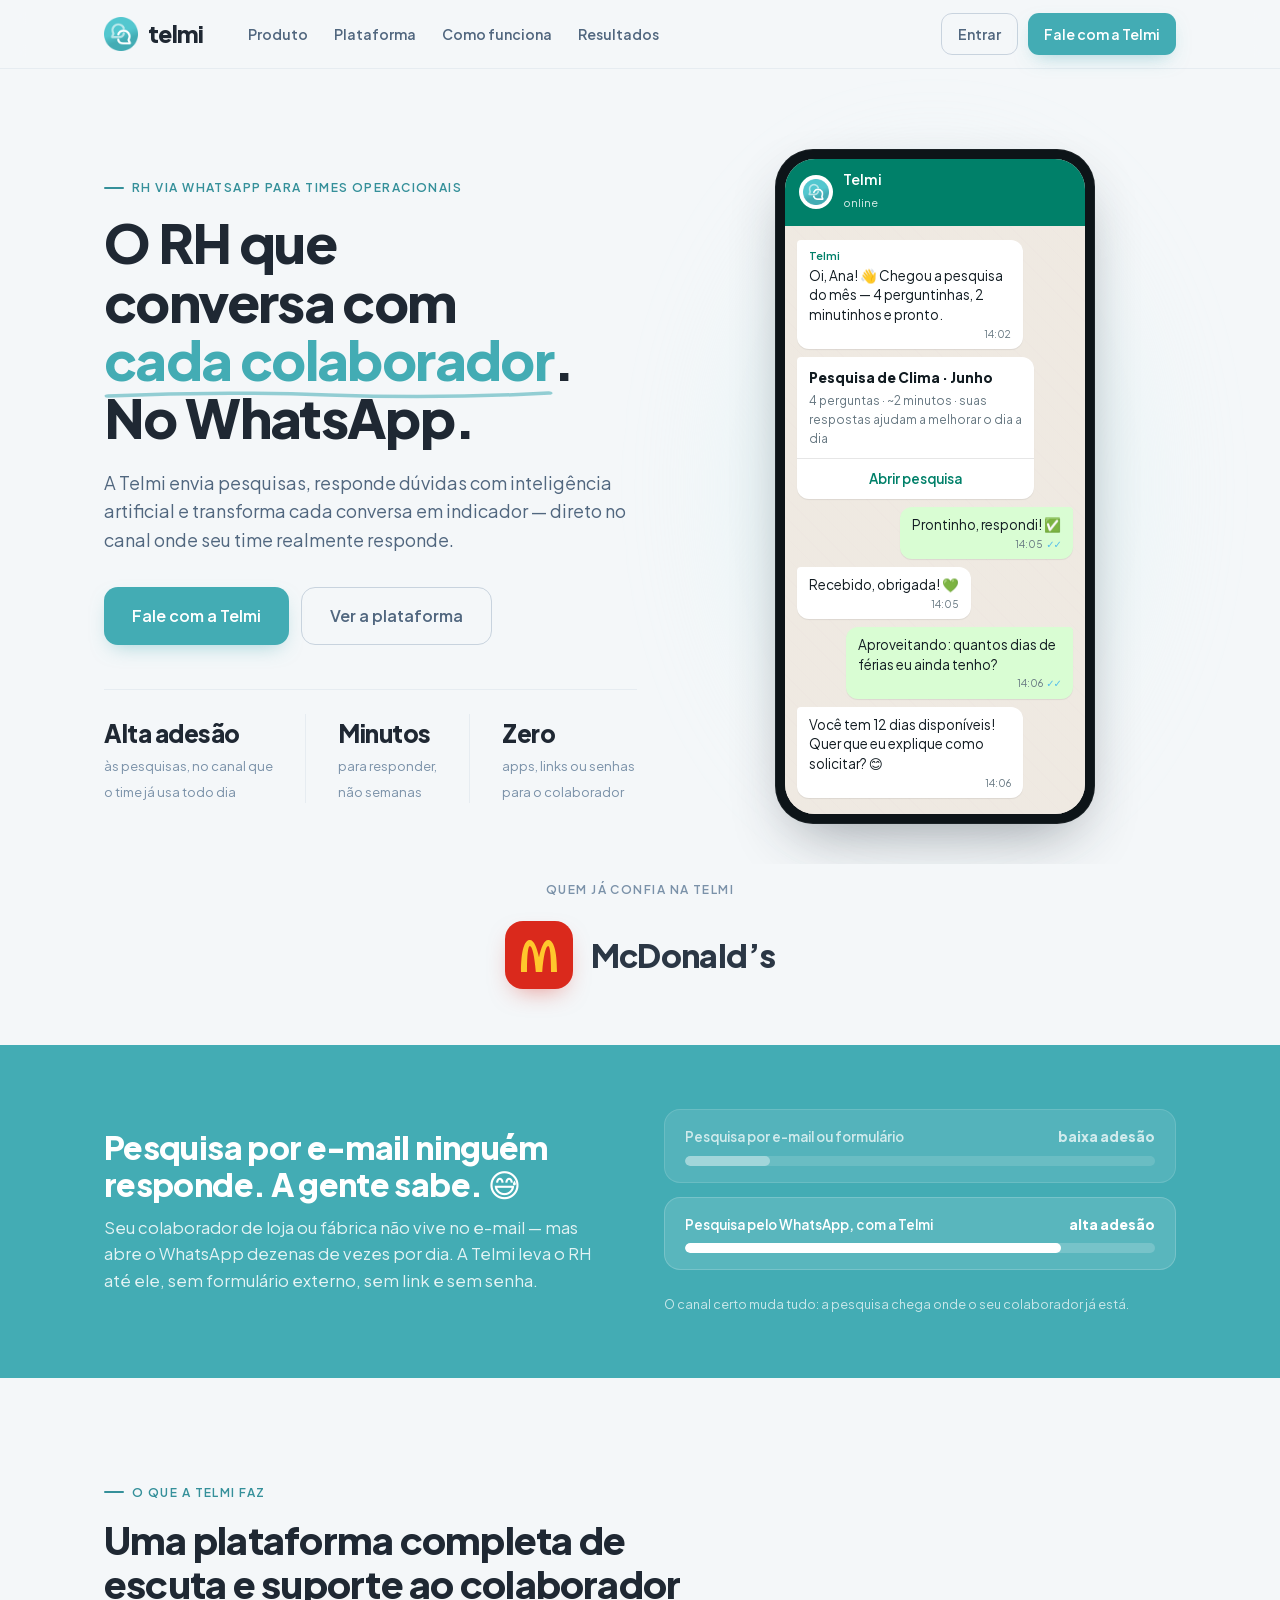
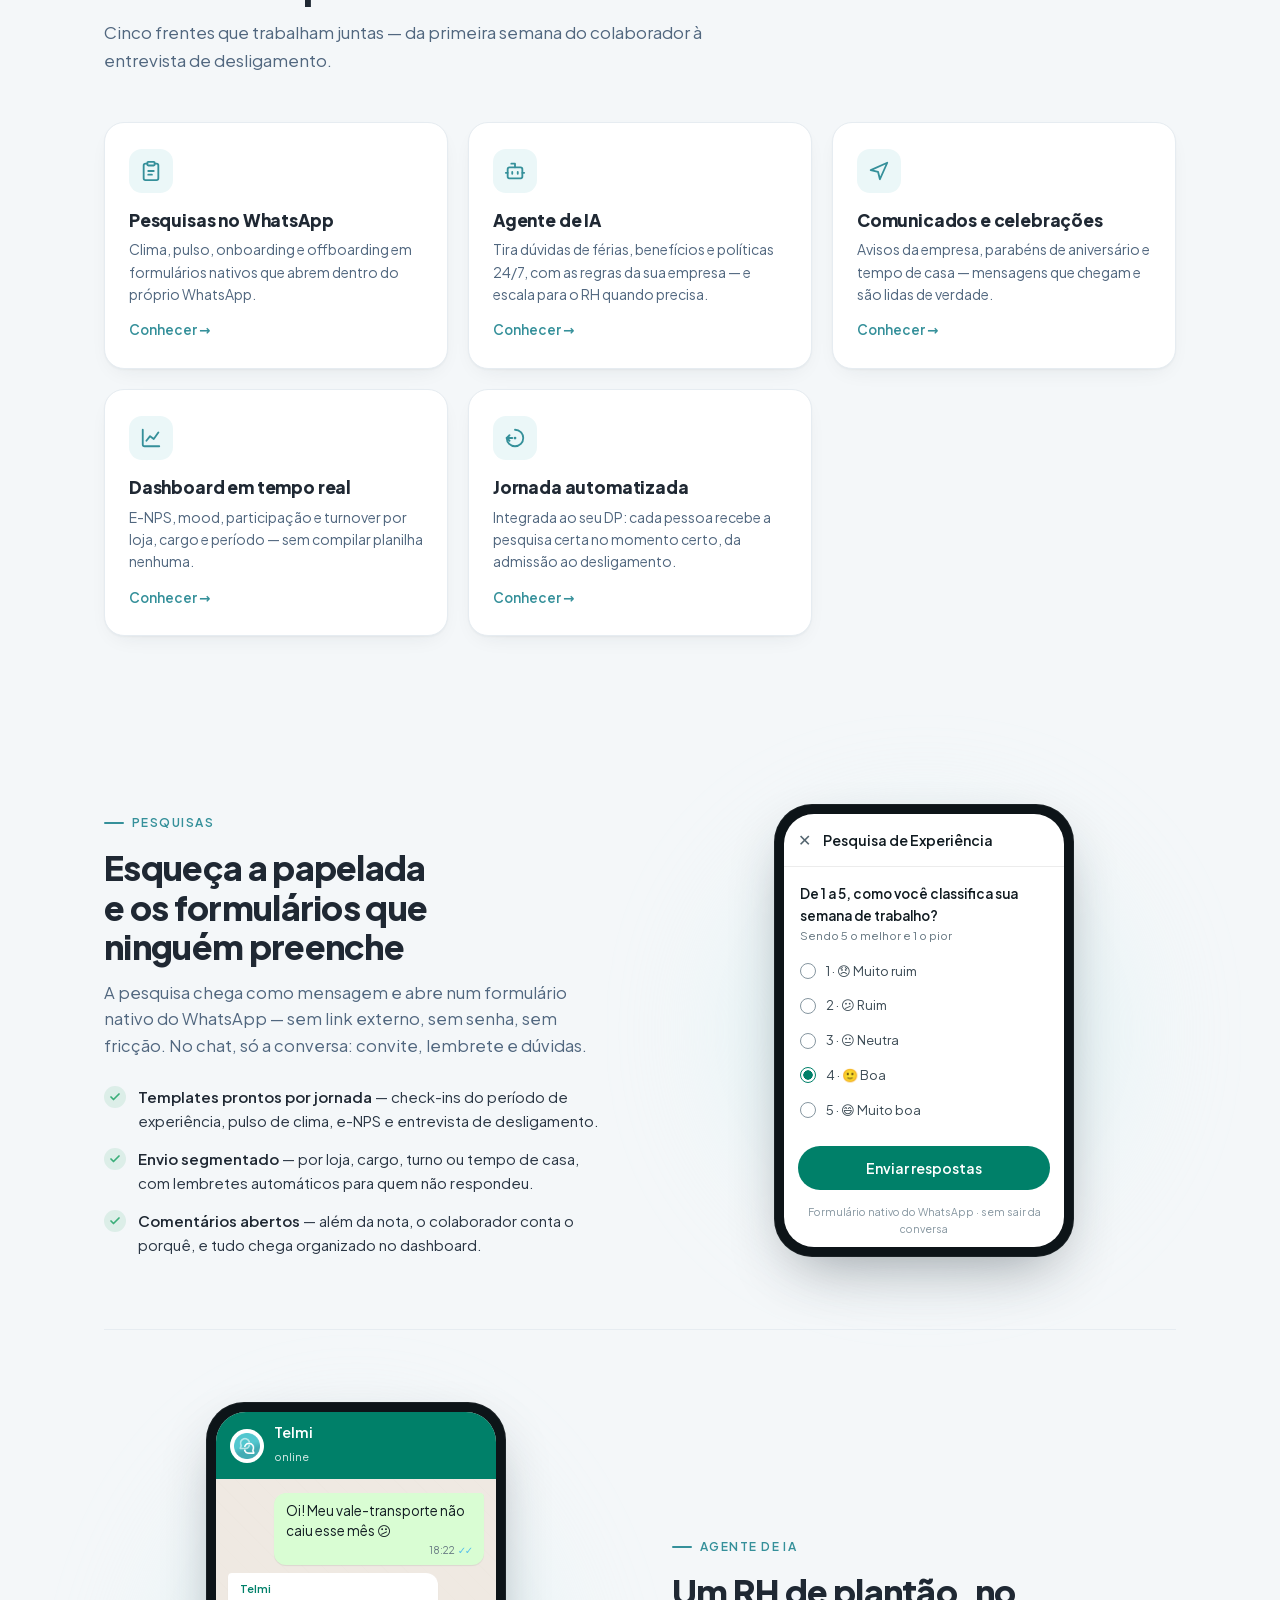
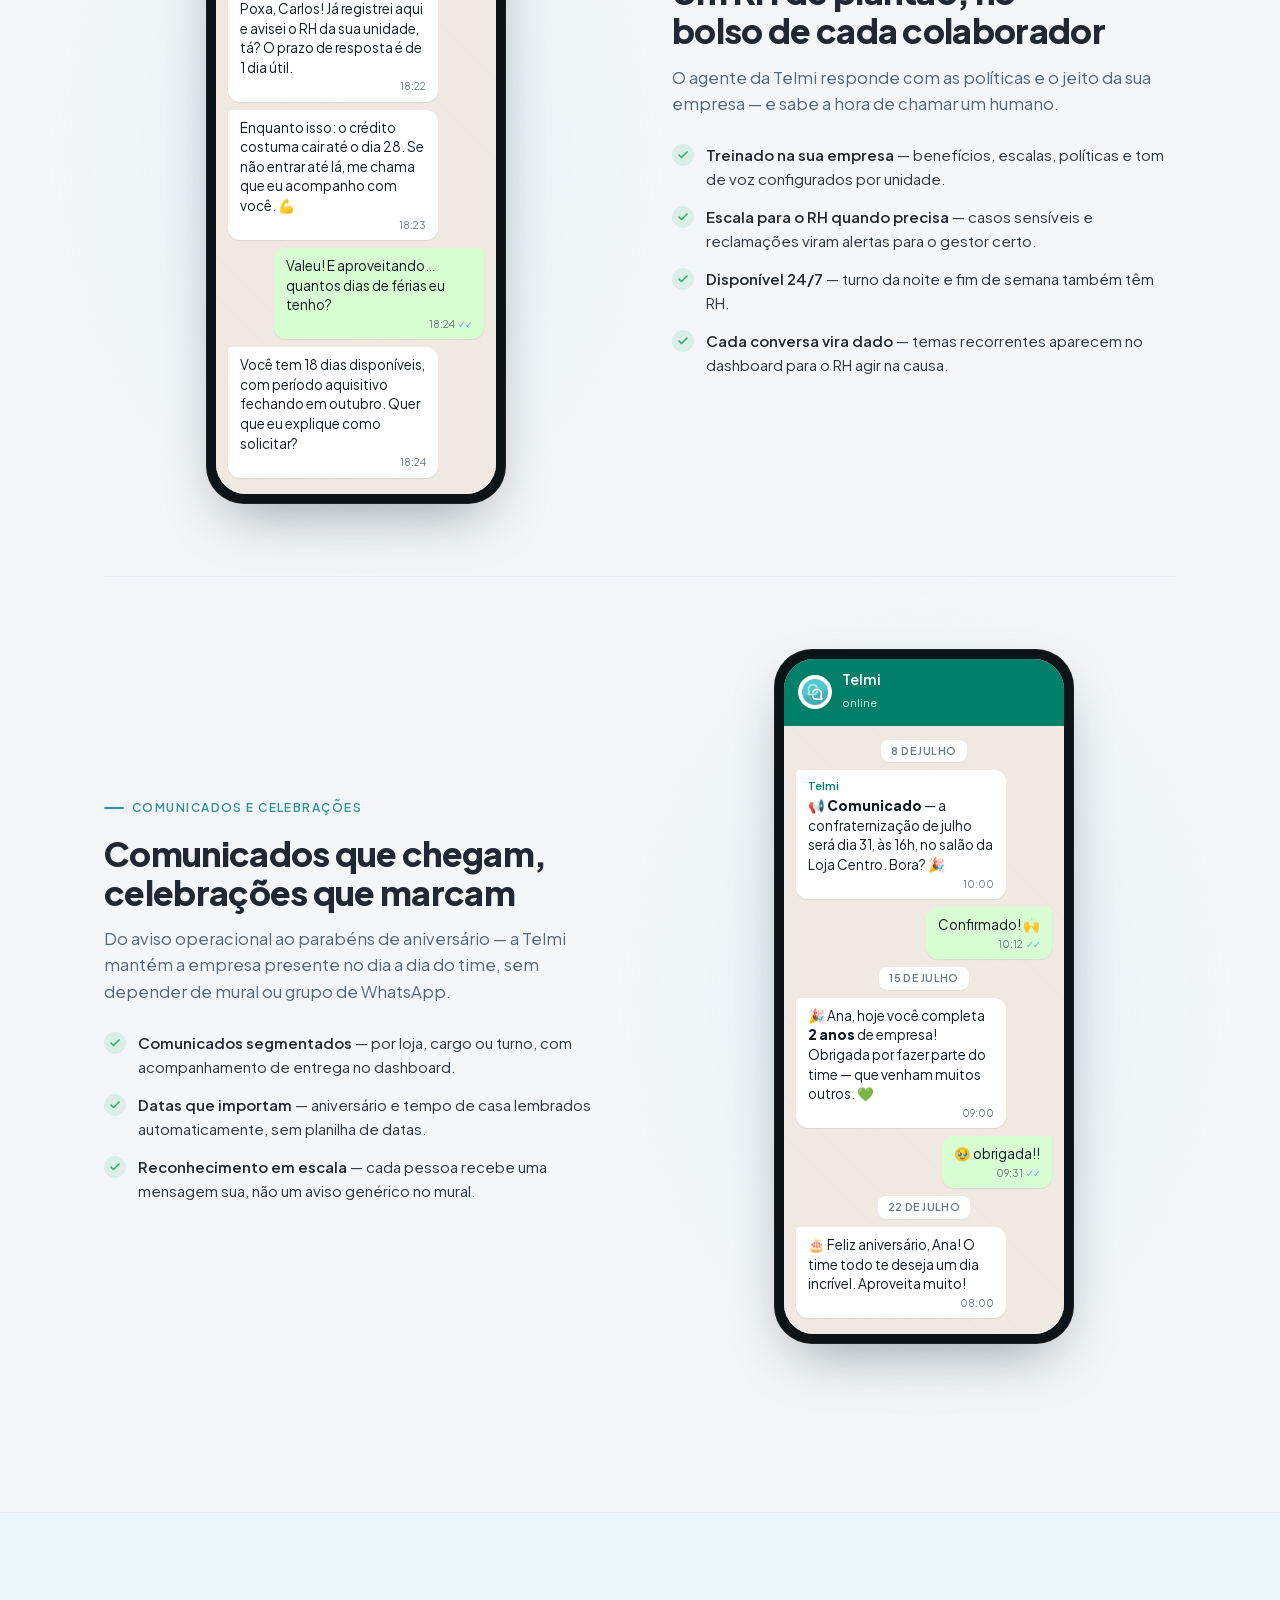
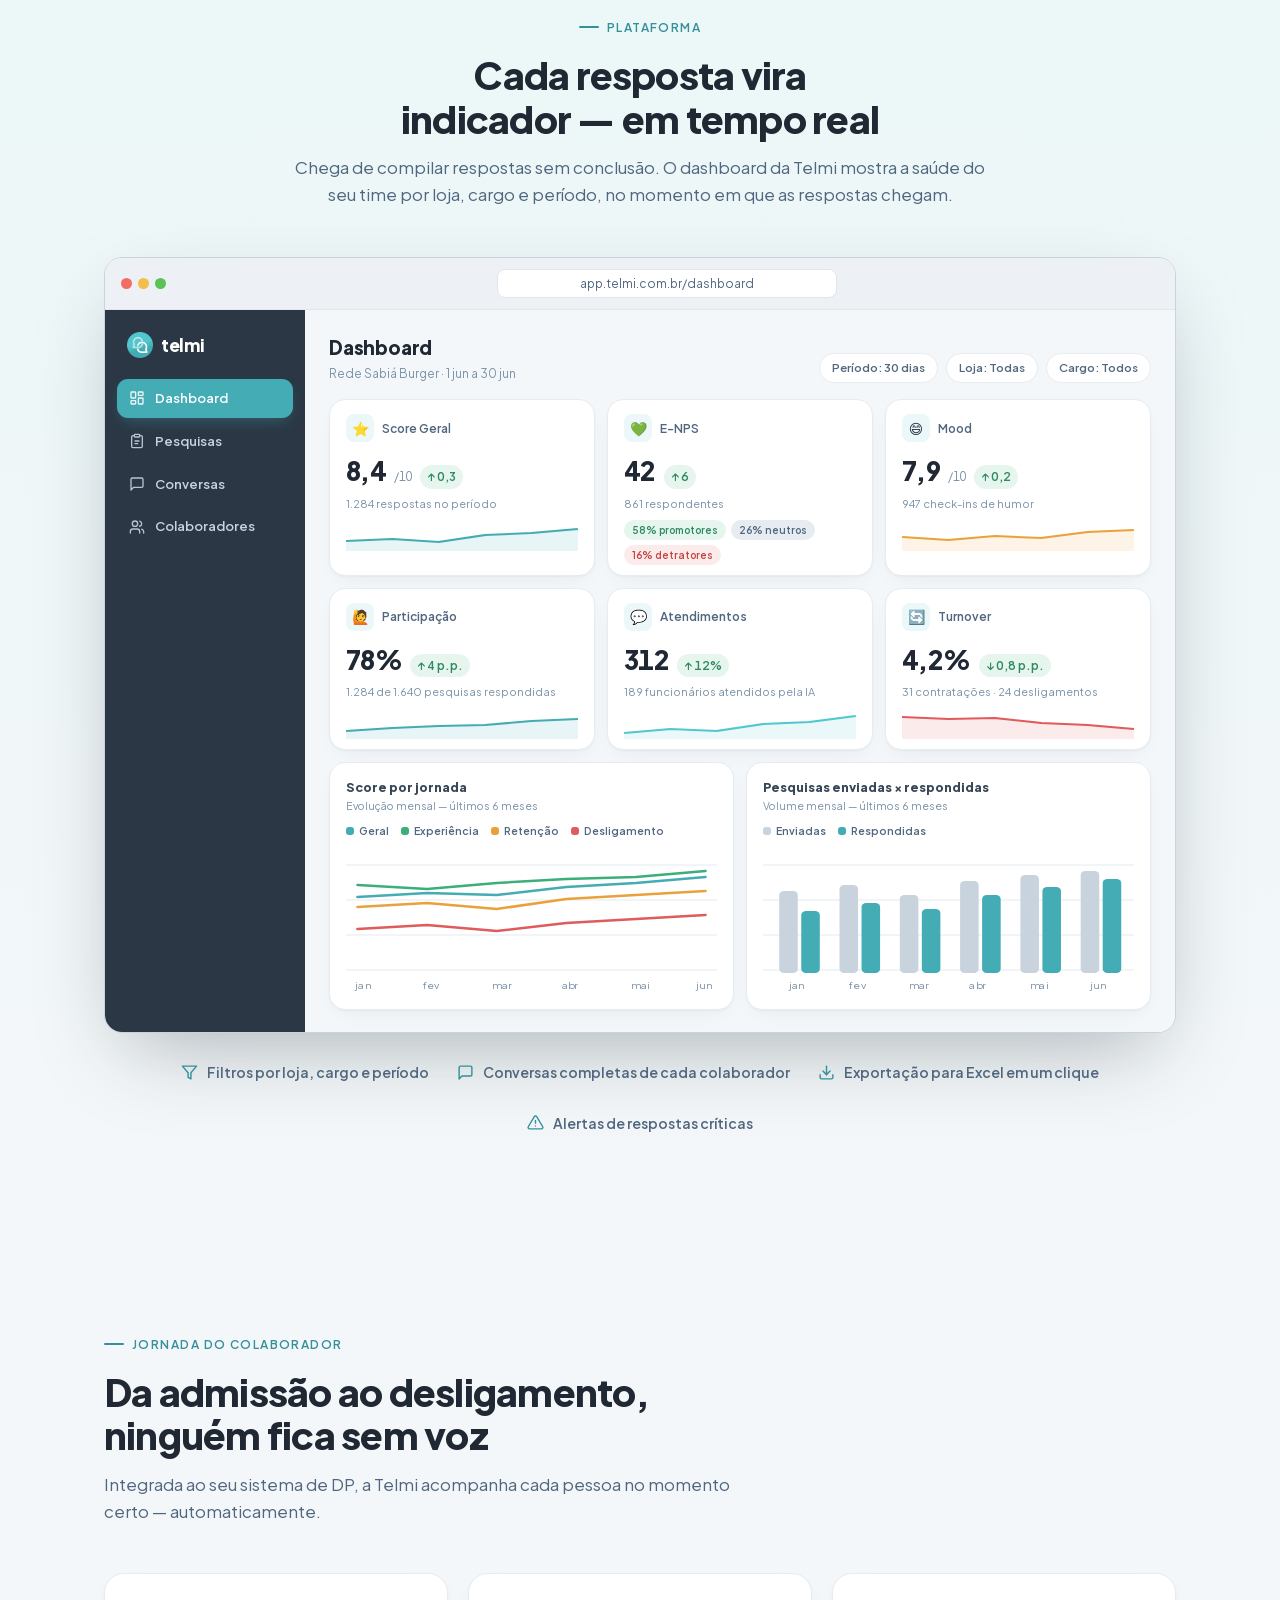
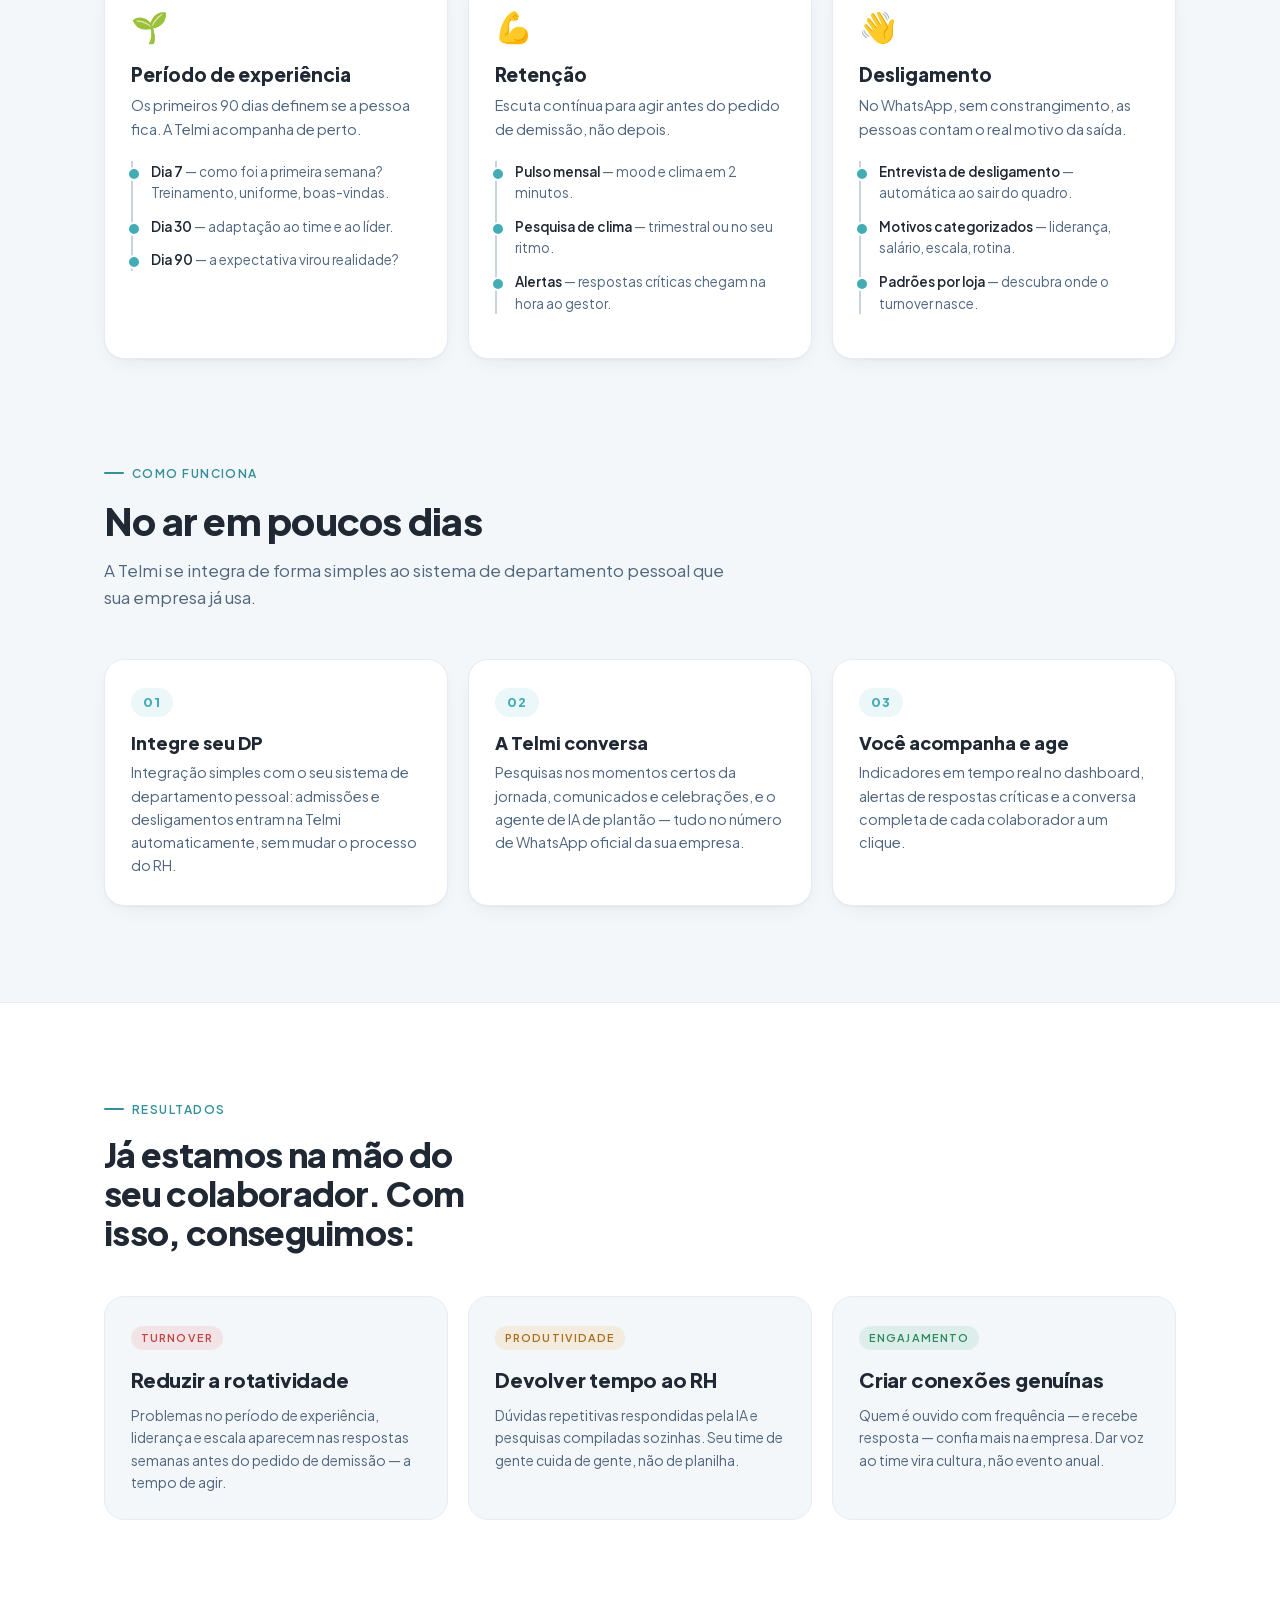
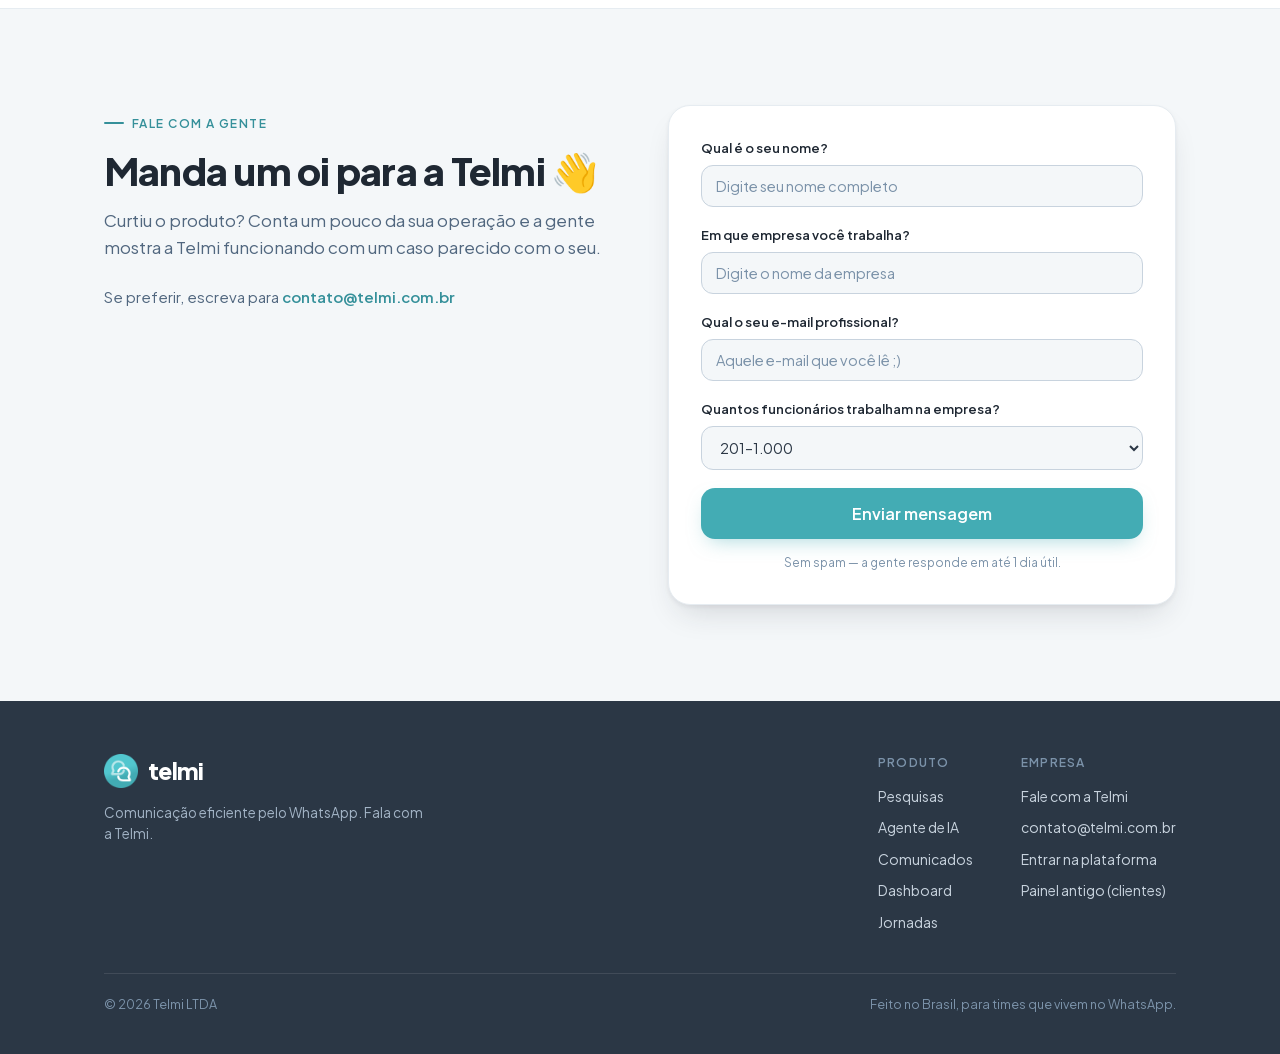
==== index.html @ 5f5a3dbf "og:image 1200x630 + formulário de contato ligado no webhook (Supabase + Slack) Co-Authored-By: Claud" ====
<!doctype html>
<html lang="pt-BR">
<head>
<meta charset="utf-8">
<meta name="viewport" content="width=device-width, initial-scale=1.0">
<title>Telmi — Pesquisas e RH via WhatsApp</title>
<meta name="description" content="A Telmi envia pesquisas, responde dúvidas com IA e transforma cada conversa em indicador — direto no WhatsApp do seu colaborador.">
<link rel="canonical" href="https://telmi.com.br/">
<link rel="icon" type="image/png" href="/assets/telmi-logo.png">
<link rel="apple-touch-icon" href="/assets/telmi-logo.png">
<meta property="og:title" content="Telmi — Pesquisas e RH via WhatsApp">
<meta property="og:description" content="Pesquisas, agente de IA e comunicados para seus colaboradores, direto no WhatsApp.">
<meta property="og:url" content="https://telmi.com.br/">
<meta property="og:type" content="website">
<meta property="og:site_name" content="Telmi">
<meta property="og:image" content="https://telmi.com.br/assets/og-image.png">
<meta property="og:image:width" content="1200">
<meta property="og:image:height" content="630">
<meta name="twitter:card" content="summary_large_image">
<link rel="preload" href="/assets/fonts/plus-jakarta-sans-400.woff2" as="font" type="font/woff2" crossorigin>
<link rel="preload" href="/assets/fonts/plus-jakarta-sans-800.woff2" as="font" type="font/woff2" crossorigin>
<script>
    !function(t,e){var o,n,p,r;e.__SV||(window.posthog=e,e._i=[],e.init=function(i,s,a){function g(t,e){var o=e.split(".");2==o.length&&(t=t[o[0]],e=o[1]),t[e]=function(){t.push([e].concat(Array.prototype.slice.call(arguments,0)))}}(p=t.createElement("script")).type="text/javascript",p.crossOrigin="anonymous",p.async=!0,p.src=s.api_host.replace(".i.posthog.com","-assets.i.posthog.com")+"/static/array.js",(r=t.getElementsByTagName("script")[0]).parentNode.insertBefore(p,r);var u=e;for(void 0!==a?u=e[a]=[]:a="posthog",u.people=u.people||[],u.toString=function(t){var e="posthog";return"posthog"!==a&&(e+="."+a),t||(e+=" (stub)"),e},u.people.toString=function(){return u.toString(1)+".people (stub)"},o="init capture register register_once register_for_session unregister unregister_for_session getFeatureFlag getFeatureFlagPayload isFeatureEnabled reloadFeatureFlags updateEarlyAccessFeatureEnrollment getEarlyAccessFeatures on onFeatureFlags onSessionId identify setPersonProperties group resetGroups reset get_distinct_id alias set_config startSessionRecording stopSessionRecording captureException opt_in_capturing opt_out_capturing".split(" "),n=0;n<o.length;n++)g(u,o[n]);e._i.push([i,s,a])},e.__SV=1)}(document,window.posthog||[]);
    posthog.init('phc_6qx8O4e74QGfDhVpZJNrfWBO3wR6IbxOEvUdNmI7ie9', {
        api_host:'https://us.i.posthog.com',
        person_profiles: 'identified_only'
    })
</script>
</head>
<body>
<style>
@font-face{font-family:'Jakarta';font-style:normal;font-weight:400;font-display:swap;src:url('/assets/fonts/plus-jakarta-sans-400.woff2') format('woff2')}
@font-face{font-family:'Jakarta';font-style:normal;font-weight:600;font-display:swap;src:url('/assets/fonts/plus-jakarta-sans-600.woff2') format('woff2')}
@font-face{font-family:'Jakarta';font-style:normal;font-weight:800;font-display:swap;src:url('/assets/fonts/plus-jakarta-sans-800.woff2') format('woff2')}

:root{
  color-scheme: light;
  --brand:#43ACB4; --brand-600:#35909A; --brand-700:#2A727C; --brand-300:#7DD2D8;
  --brand-100:#D5EFF1; --brand-50:#EBF7F8;
  --ink-900:#1F2833; --ink-800:#2B3745; --ink-700:#374657; --ink-500:#51677F;
  --ink-400:#7B92A9; --ink-200:#C8D3DE; --ink-100:#E6ECF1; --ink-50:#F4F7F9;
  --good:#3BAE7A; --warn:#E9A23B; --bad:#E05B5B;

  --bg:var(--ink-50); --surface:#ffffff; --surface-2:var(--brand-50);
  --text:var(--ink-800); --text-strong:var(--ink-900); --text-2:var(--ink-500);
  --muted:var(--ink-400); --line:var(--ink-100); --line-2:var(--ink-200);
  --nav-bg:rgba(244,247,249,.82);
  --shadow-card:0 1px 2px rgba(31,40,51,.04), 0 8px 24px -12px rgba(31,40,51,.12);
  --shadow-hover:0 2px 4px rgba(31,40,51,.06), 0 16px 32px -12px rgba(31,40,51,.18);
  --band-bg:var(--brand);
}

*{box-sizing:border-box}
html{scroll-behavior:smooth}
body{
  margin:0; background:var(--bg); color:var(--text);
  font-family:'Jakarta',system-ui,-apple-system,sans-serif;
  font-size:16px; line-height:1.6;
  -webkit-font-smoothing:antialiased;
}
::selection{background:var(--brand-100); color:var(--ink-900)}
h1,h2,h3{color:var(--text-strong); text-wrap:balance; line-height:1.15; margin:0}
p{margin:0}
a{color:inherit}
img{max-width:100%}
button{font-family:inherit}

.container{max-width:1120px; margin:0 auto; padding:0 24px}
.section{padding:96px 0}
.eyebrow{
  display:inline-flex; align-items:center; gap:8px;
  font-size:12px; font-weight:600; letter-spacing:.12em; text-transform:uppercase;
  color:var(--brand-600); margin-bottom:16px;
}
.eyebrow::before{content:""; width:20px; height:2px; background:currentColor; border-radius:2px}
.section-head{max-width:640px; margin-bottom:48px}
.section-head h2{font-size:clamp(28px,4vw,38px); font-weight:800; letter-spacing:-.02em}
.section-head p{margin-top:14px; font-size:17px; color:var(--text-2)}

/* ---------- nav ---------- */
.nav{
  position:sticky; top:0; z-index:50;
  background:var(--nav-bg); backdrop-filter:blur(12px); -webkit-backdrop-filter:blur(12px);
  border-bottom:1px solid var(--line);
}
.nav-inner{display:flex; align-items:center; gap:32px; height:68px}
.logo{display:flex; align-items:center; gap:10px; text-decoration:none}
.logo img{width:34px; height:34px; border-radius:9px}
.logo b{font-size:23px; font-weight:800; letter-spacing:-.03em; color:var(--text-strong); text-transform:lowercase}
.nav-links{display:flex; gap:26px; margin-left:12px; flex:1}
.nav-links a{font-size:14px; font-weight:600; color:var(--text-2); text-decoration:none; transition:color .15s}
.nav-links a:hover{color:var(--brand-600)}
.nav-cta{display:flex; gap:10px; margin-left:auto}
@media (max-width:840px){ .nav-links{display:none} }

.btn{
  display:inline-flex; align-items:center; justify-content:center; gap:8px;
  border-radius:14px; font-weight:600; font-size:15px; text-decoration:none;
  padding:12px 22px; border:none; cursor:pointer; white-space:nowrap;
  transition:transform .15s, box-shadow .15s, background .15s;
}
.btn:focus-visible, a:focus-visible, select:focus-visible, input:focus-visible{
  outline:2px solid var(--brand); outline-offset:2px;
}
.btn-primary{background:var(--brand); color:#fff; box-shadow:0 8px 20px -8px rgba(67,172,180,.5)}
.btn-primary:hover{background:var(--brand-600); transform:translateY(-1px)}
.btn-ghost{background:transparent; color:var(--text-2); border:1.5px solid var(--line-2)}
.btn-ghost:hover{border-color:var(--brand); color:var(--brand-600)}
.btn-sm{padding:9px 16px; font-size:14px; border-radius:11px}
.btn-lg{padding:15px 28px; font-size:16px}

/* ---------- hero ---------- */
.hero{padding:80px 0 40px; overflow:hidden}
.hero-grid{display:grid; grid-template-columns:1.05fr .95fr; gap:56px; align-items:center}
@media (max-width:920px){ .hero-grid{grid-template-columns:1fr} }
.hero h1{font-size:clamp(36px,5.2vw,54px); font-weight:800; letter-spacing:-.03em; line-height:1.08}
.hero h1 em{font-style:normal; color:var(--brand); position:relative; white-space:nowrap}
.hero h1 em svg{position:absolute; left:0; bottom:-6px; width:100%; height:10px}
.hero-sub{margin-top:22px; font-size:18px; color:var(--text-2); max-width:52ch}
.hero-ctas{margin-top:32px; display:flex; gap:12px; flex-wrap:wrap}
.hero-proof{margin-top:44px; display:flex; gap:0; flex-wrap:wrap; border-top:1px solid var(--line); padding-top:24px}
.proof-item{padding-right:32px; margin-right:32px; border-right:1px solid var(--line)}
.proof-item:last-child{border-right:none; margin-right:0; padding-right:0}
.proof-item b{display:block; font-size:24px; font-weight:800; color:var(--text-strong); letter-spacing:-.02em}
.proof-item span{font-size:13px; color:var(--muted)}

/* ---------- phone mockup ---------- */
.hero-visual{position:relative; display:flex; justify-content:center}
.phone{
  width:320px; background:#0d1418; border-radius:38px; padding:10px;
  box-shadow:0 24px 60px -20px rgba(31,40,51,.45), 0 0 0 1px rgba(255,255,255,.06) inset;
}
.phone-screen{border-radius:30px; overflow:hidden; background:#EFE9E2; display:flex; flex-direction:column}
.wa-header{background:#008069; color:#fff; display:flex; align-items:center; gap:10px; padding:12px 14px}
.wa-header .wa-avatar{
  width:34px; height:34px; border-radius:50%; background:#fff; flex-shrink:0;
  display:flex; align-items:center; justify-content:center; overflow:hidden;
}
.wa-avatar img{width:26px; height:26px}
.wa-header b{font-size:14.5px; font-weight:600; display:block; line-height:1.2}
.wa-header span{font-size:11px; opacity:.85}
.wa-chat{padding:14px 12px 16px; display:flex; flex-direction:column; gap:8px; min-height:340px;
  background:linear-gradient(rgba(239,233,226,.94),rgba(239,233,226,.94)),
  repeating-linear-gradient(45deg,#d8d0c4 0 1px,transparent 1px 14px)}
.bubble{
  max-width:82%; padding:8px 12px; font-size:13.5px; line-height:1.45; color:#111b21;
  border-radius:12px; box-shadow:0 1px 1px rgba(0,0,0,.08); position:relative;
}
.bubble .meta{display:flex; justify-content:flex-end; gap:3px; font-size:10px; color:#667781; margin-top:2px; align-items:center}
.bubble .meta .ticks{color:#53BDEB; font-weight:600; letter-spacing:-.12em}
.b-in{background:#fff; border-top-left-radius:4px; align-self:flex-start}
.b-out{background:#D9FDD3; border-top-right-radius:4px; align-self:flex-end}
.b-name{display:block; font-size:11px; font-weight:600; color:#008069; margin-bottom:2px}
.wa-day{align-self:center; background:#fff; border-radius:8px; padding:3px 10px; font-size:10.5px; font-weight:600;
  color:#667781; box-shadow:0 1px 1px rgba(0,0,0,.06); text-transform:uppercase; letter-spacing:.04em}
.wa-card{background:#fff; border-radius:12px; border-top-left-radius:4px; align-self:flex-start; max-width:86%;
  box-shadow:0 1px 1px rgba(0,0,0,.08); overflow:hidden; font-size:13px; color:#111b21}
.wa-card .wa-card-body{padding:10px 12px}
.wa-card .wa-card-btn{border-top:1px solid #e6e6e6; color:#008069; font-weight:600; text-align:center; padding:9px; font-size:13.5px}

/* WhatsApp Flow sheet (formulário nativo) */
.wa-flow{background:#fff; min-height:380px; display:flex; flex-direction:column}
.wa-flow-head{display:flex; align-items:center; gap:12px; padding:13px 14px; border-bottom:1px solid #ececec;
  font-weight:600; font-size:14px; color:#111b21}
.wa-flow-head .x{color:#54656f; font-size:16px; font-weight:400}
.wa-flow-body{padding:16px 16px 8px; flex:1}
.wa-q{font-size:13.5px; font-weight:600; color:#111b21; margin-bottom:8px}
.wa-q small{display:block; font-weight:400; color:#667781; font-size:11.5px; margin-top:1px}
.wa-opt{display:flex; align-items:center; gap:10px; padding:7px 0; color:#3b4a54; font-size:13px}
.wa-opt i{width:16px; height:16px; border:1.6px solid #8696a0; border-radius:50%; flex-shrink:0}
.wa-opt.sel i{border-color:#008069; background:radial-gradient(circle at center,#008069 45%,transparent 50%)}
.wa-flow-btn{margin:10px 14px 14px; background:#008069; color:#fff; border-radius:24px; text-align:center;
  padding:11px; font-weight:600; font-size:14px}
.wa-flow-note{text-align:center; font-size:10.5px; color:#8696a0; padding-bottom:10px}
@media (max-width:560px){
  .phone, .f-visual .phone, .hero-visual .phone{width:min(300px,100%)}
  .feature > div, .hero-grid > div, .contact-grid > *, .band-grid > div{min-width:0}
  .hero h1 em{white-space:normal}
  .hero h1 em svg{display:none}
  .proof-item{border-right:none; padding-right:0; margin-right:0; width:100%; margin-bottom:14px}
}

/* reveal animations */
@media (prefers-reduced-motion: no-preference){
  .chat-seq > *{opacity:0; transform:translateY(8px); animation:pop .45s cubic-bezier(.2,.7,.3,1) forwards}
  .chat-seq > *:nth-child(1){animation-delay:.25s}
  .chat-seq > *:nth-child(2){animation-delay:.85s}
  .chat-seq > *:nth-child(3){animation-delay:1.5s}
  .chat-seq > *:nth-child(4){animation-delay:2.15s}
  .chat-seq > *:nth-child(5){animation-delay:2.8s}
  .chat-seq > *:nth-child(6){animation-delay:3.45s}
  @keyframes pop{to{opacity:1; transform:none}}
  .reveal{opacity:0; transform:translateY(18px); transition:opacity .6s ease, transform .6s cubic-bezier(.2,.7,.3,1)}
  .reveal.in{opacity:1; transform:none}
}

/* ---------- clients ---------- */
.clients{padding:16px 0 56px}
.clients-label{text-align:center; font-size:12px; font-weight:600; letter-spacing:.12em; text-transform:uppercase; color:var(--muted)}
.clients-row{margin-top:22px; display:flex; justify-content:center; align-items:center; flex-wrap:wrap}
.client{display:flex; align-items:center; gap:18px; font-weight:800; font-size:32px; letter-spacing:-.02em; color:var(--ink-800)}
.client-tile{width:68px; height:68px; border-radius:18px; background:#DA291C; display:flex; align-items:center; justify-content:center;
  box-shadow:0 10px 24px -10px rgba(218,41,28,.5)}
.client-tile svg{width:40px; height:36px}

/* ---------- teal band ---------- */
.band{background:var(--band-bg); color:#fff; padding:64px 0}
.band-grid{display:grid; grid-template-columns:1fr 1fr; gap:48px; align-items:center}
@media (max-width:840px){ .band-grid{grid-template-columns:1fr} }
.band h2{color:#fff; font-size:clamp(24px,3.4vw,32px); font-weight:800; letter-spacing:-.02em}
.band p{color:rgba(255,255,255,.85); margin-top:12px; font-size:16.5px}
.band-compare{display:flex; flex-direction:column; gap:14px}
.cmp{background:rgba(255,255,255,.12); border:1px solid rgba(255,255,255,.18); border-radius:16px; padding:16px 20px}
.cmp .cmp-top{display:flex; justify-content:space-between; gap:12px; font-size:13.5px; font-weight:600; margin-bottom:8px}
.cmp .cmp-top b{font-weight:800; white-space:nowrap}
.cmp .track{height:10px; background:rgba(255,255,255,.18); border-radius:99px; overflow:hidden}
.cmp .fill{height:100%; border-radius:99px; background:#fff}
.cmp.dim{opacity:.75}
.cmp.dim .fill{background:rgba(255,255,255,.55)}
.band-note{margin-top:10px; font-size:12.5px; color:rgba(255,255,255,.7)}

/* ---------- modules ---------- */
.modules{display:grid; grid-template-columns:repeat(3,1fr); gap:20px}
@media (max-width:980px){ .modules{grid-template-columns:repeat(2,1fr)} }
@media (max-width:560px){ .modules{grid-template-columns:1fr} }
.module{
  background:var(--surface); border:1px solid var(--line); border-radius:20px;
  padding:26px 24px; box-shadow:var(--shadow-card);
  transition:transform .2s, box-shadow .2s;
}
.module:hover{transform:translateY(-3px); box-shadow:var(--shadow-hover)}
.module .mod-ico{
  width:44px; height:44px; border-radius:13px; background:var(--surface-2);
  display:flex; align-items:center; justify-content:center; color:var(--brand-600); margin-bottom:18px;
}
.module .mod-ico svg{width:22px; height:22px}
.module h3{font-size:17px; font-weight:800; letter-spacing:-.01em}
.module p{margin-top:8px; font-size:14px; color:var(--text-2)}
.module a{display:inline-flex; align-items:center; gap:5px; margin-top:14px; font-size:13.5px; font-weight:600;
  color:var(--brand-600); text-decoration:none}
.module a:hover{gap:8px}

/* ---------- feature rows ---------- */
.feature{display:grid; grid-template-columns:1fr 1fr; gap:64px; align-items:center; padding:72px 0}
.feature + .feature{border-top:1px solid var(--line)}
@media (max-width:900px){ .feature{grid-template-columns:1fr; gap:40px} .feature .f-visual{order:-1} }
.feature h2{font-size:clamp(26px,3.4vw,34px); font-weight:800; letter-spacing:-.02em}
.feature > div > p{margin-top:14px; font-size:16.5px; color:var(--text-2)}
.f-list{list-style:none; margin:26px 0 0; padding:0; display:flex; flex-direction:column; gap:14px}
.f-list li{display:flex; gap:12px; font-size:15px}
.f-list li b{font-weight:600; color:var(--text-strong)}
.f-check{
  flex-shrink:0; width:22px; height:22px; border-radius:50%; margin-top:1px;
  background:rgba(59,174,122,.13); color:var(--good);
  display:flex; align-items:center; justify-content:center;
}
.f-check svg{width:12px; height:12px}
.f-visual{display:flex; justify-content:center; position:relative}
.f-visual .phone{width:300px}
.glow{position:absolute; inset:8% 12%; border-radius:50%; filter:blur(60px); opacity:.5; z-index:-1; background:var(--brand-100)}

/* ---------- dashboard mockup ---------- */
.dash-section{background:linear-gradient(var(--surface-2),var(--bg)); border-top:1px solid var(--line)}
.browser{
  border-radius:18px; overflow:hidden; border:1px solid var(--line-2);
  box-shadow:0 32px 80px -24px rgba(31,40,51,.35); background:#fff;
}
.browser-bar{display:flex; align-items:center; gap:8px; padding:11px 16px; background:#EDF1F5; border-bottom:1px solid #DFE6EC}
.browser-bar .dots{display:flex; gap:6px}
.browser-bar .dots i{width:11px; height:11px; border-radius:50%}
.browser-bar .url{
  flex:1; max-width:340px; margin:0 auto; background:#fff; border:1px solid #DFE6EC;
  border-radius:8px; font-size:12px; color:#51677F; text-align:center; padding:4px 12px;
}
.dash-scroll{overflow-x:auto}
.dash{display:grid; grid-template-columns:200px 1fr; min-width:920px; background:#F4F7F9; text-align:left}
.d-side{background:#2B3745; color:#fff; padding:18px 12px; display:flex; flex-direction:column; gap:4px}
.d-side .d-logo{display:flex; align-items:center; gap:8px; padding:4px 10px 16px}
.d-side .d-logo img{width:26px; height:26px; border-radius:7px}
.d-side .d-logo b{font-size:17px; font-weight:800; letter-spacing:-.02em; text-transform:lowercase; color:#fff}
.d-item{display:flex; align-items:center; gap:10px; padding:9px 12px; border-radius:11px; font-size:13px; font-weight:600; color:#C8D3DE}
.d-item svg{width:16px; height:16px; opacity:.9}
.d-item.active{background:#43ACB4; color:#fff; box-shadow:0 6px 16px -6px rgba(67,172,180,.45)}
.d-main{padding:22px 24px}
.d-header{display:flex; align-items:flex-end; justify-content:space-between; margin-bottom:16px}
.d-header h4{margin:0; font-size:19px; font-weight:800; color:#1F2833; letter-spacing:-.01em}
.d-header p{font-size:12px; color:#7B92A9; margin-top:2px}
.d-filters{display:flex; gap:8px}
.d-chip{background:#fff; border:1px solid #E6ECF1; border-radius:99px; font-size:11.5px; font-weight:600; color:#51677F; padding:5px 12px}
.kpis{display:grid; grid-template-columns:repeat(3,1fr); gap:12px}
.kpi{background:#fff; border:1px solid #E6ECF1; border-radius:16px; padding:14px 16px 10px;
  box-shadow:0 1px 2px rgba(31,40,51,.04), 0 8px 24px -12px rgba(31,40,51,.10)}
.kpi-top{display:flex; align-items:center; gap:8px; margin-bottom:8px}
.kpi-emoji{width:28px; height:28px; border-radius:8px; background:#EBF7F8; display:flex; align-items:center; justify-content:center; font-size:14px}
.kpi-title{font-size:12px; font-weight:600; color:#51677F}
.kpi-val{display:flex; align-items:baseline; gap:8px; font-variant-numeric:tabular-nums}
.kpi-val b{font-size:26px; font-weight:800; color:#1F2833; letter-spacing:-.02em}
.kpi-val span{font-size:12px; color:#7B92A9}
.delta{display:inline-flex; align-items:center; gap:2px; font-size:10.5px; font-weight:600; padding:2px 7px; border-radius:99px}
.delta.up{background:rgba(59,174,122,.12); color:#2E8A60}
.delta.down{background:rgba(224,91,91,.12); color:#C24444}
.kpi-sub{font-size:11px; color:#7B92A9; margin-top:3px}
.kpi-chips{display:flex; gap:5px; margin-top:7px; flex-wrap:wrap}
.kpi-chip{font-size:10px; font-weight:600; border-radius:99px; padding:2px 8px}
.kc-good{background:rgba(59,174,122,.12); color:#2E8A60}
.kc-neutral{background:#E6ECF1; color:#51677F}
.kc-bad{background:rgba(224,91,91,.12); color:#C24444}
.kpi svg.spark{display:block; width:100%; height:30px; margin-top:8px}
.d-charts{display:grid; grid-template-columns:1fr 1fr; gap:12px; margin-top:12px}
.d-chart{background:#fff; border:1px solid #E6ECF1; border-radius:16px; padding:14px 16px;
  box-shadow:0 1px 2px rgba(31,40,51,.04), 0 8px 24px -12px rgba(31,40,51,.10)}
.d-chart h5{margin:0; font-size:12.5px; font-weight:800; color:#374657}
.d-chart .ch-sub{font-size:10.5px; color:#7B92A9; margin-top:1px}
.legend{display:flex; gap:12px; flex-wrap:wrap; margin-top:8px}
.legend span{display:inline-flex; align-items:center; gap:5px; font-size:10.5px; font-weight:600; color:#51677F}
.legend i{width:8px; height:8px; border-radius:3px}
.d-chart svg{display:block; width:100%; height:150px; margin-top:6px}
.dash-caption{display:flex; justify-content:center; gap:28px; flex-wrap:wrap; margin-top:28px}
.dc-item{display:flex; align-items:center; gap:9px; font-size:14px; font-weight:600; color:var(--text-2)}
.dc-item svg{width:17px; height:17px; color:var(--brand-600); flex-shrink:0}

/* ---------- journeys ---------- */
.journeys{display:grid; grid-template-columns:repeat(3,1fr); gap:20px}
@media (max-width:840px){ .journeys{grid-template-columns:1fr} }
.journey{background:var(--surface); border:1px solid var(--line); border-radius:20px; padding:28px 26px; box-shadow:var(--shadow-card)}
.journey .j-emoji{font-size:30px}
.journey h3{font-size:19px; font-weight:800; margin-top:14px}
.journey > p{margin-top:8px; font-size:14.5px; color:var(--text-2)}
.j-steps{margin-top:20px; padding-left:0; list-style:none; border-left:2px solid var(--line-2); display:flex; flex-direction:column; gap:12px}
.j-steps li{position:relative; padding-left:18px; font-size:13.5px; color:var(--text-2)}
.j-steps li b{color:var(--text-strong); font-weight:600}
.j-steps li::before{content:""; position:absolute; left:-6px; top:6px; width:10px; height:10px; border-radius:50%;
  background:var(--brand); border:2px solid var(--surface)}

/* ---------- how ---------- */
.how{display:grid; grid-template-columns:repeat(3,1fr); gap:20px; counter-reset:step}
@media (max-width:840px){ .how{grid-template-columns:1fr} }
.step{background:var(--surface); border:1px solid var(--line); border-radius:20px; padding:28px 26px; box-shadow:var(--shadow-card); counter-increment:step; position:relative}
.step::before{
  content:counter(step, decimal-leading-zero);
  font-size:13px; font-weight:800; letter-spacing:.06em; color:var(--brand);
  display:inline-block; background:var(--surface-2); border-radius:99px; padding:4px 12px; margin-bottom:16px;
}
.step h3{font-size:18px; font-weight:800}
.step p{margin-top:8px; font-size:14.5px; color:var(--text-2)}

/* ---------- results ---------- */
.results{background:var(--surface); border-top:1px solid var(--line); border-bottom:1px solid var(--line); padding:88px 0}
.results h2{font-size:clamp(26px,3.6vw,34px); font-weight:800; letter-spacing:-.02em; max-width:560px}
.results-grid{display:grid; grid-template-columns:repeat(3,1fr); gap:20px; margin-top:44px}
@media (max-width:840px){ .results-grid{grid-template-columns:1fr} }
.result{background:var(--bg); border:1px solid var(--line); border-radius:20px; padding:26px}
.result b{display:block; font-size:20px; font-weight:800; color:var(--text-strong); letter-spacing:-.01em}
.result p{margin-top:8px; font-size:14px; color:var(--text-2)}
.result .r-tag{display:inline-block; font-size:11px; font-weight:600; letter-spacing:.1em; text-transform:uppercase; border-radius:99px; padding:3px 10px; margin-bottom:14px}
.rt-bad{background:rgba(224,91,91,.12); color:#C24444}
.rt-warn{background:rgba(233,162,59,.14); color:#A96F1E}
.rt-good{background:rgba(59,174,122,.12); color:#2E8A60}

/* ---------- contact ---------- */
.contact-grid{display:grid; grid-template-columns:1fr 1fr; gap:56px; align-items:start}
@media (max-width:840px){ .contact-grid{grid-template-columns:1fr} }
.contact h2{font-size:clamp(28px,4vw,38px); font-weight:800; letter-spacing:-.02em}
.contact-left p{margin-top:14px; font-size:17px; color:var(--text-2); max-width:44ch}
.contact-left .mail{margin-top:24px; font-size:15px}
.contact-left .mail a{color:var(--brand-600); font-weight:600; text-decoration:none}
.contact-left .mail a:hover{text-decoration:underline}
.form-card{background:var(--surface); border:1px solid var(--line); border-radius:22px; padding:32px; box-shadow:var(--shadow-hover)}
.form-card label{display:block; font-size:13px; font-weight:600; color:var(--text-strong); margin-bottom:6px}
.form-card .field{margin-bottom:18px}
.form-card input, .form-card select{
  width:100%; border:1.5px solid var(--line-2); background:var(--bg); color:var(--text);
  border-radius:12px; padding:11px 14px; font-size:14.5px; font-family:inherit;
  transition:border-color .15s;
}
.form-card input::placeholder{color:var(--muted)}
.form-card input:focus, .form-card select:focus{border-color:var(--brand); outline:none}
.form-note{font-size:12px; color:var(--muted); margin-top:14px; text-align:center}
.form-ok{text-align:center; padding:36px 0}
.form-ok .ok-emoji{font-size:42px}
.form-ok h3{font-size:22px; font-weight:800; margin-top:14px}
.form-ok p{margin-top:8px; color:var(--text-2); font-size:15px}

/* ---------- footer ---------- */
footer{background:var(--ink-800); color:#A3B4C6; padding:52px 0 40px}
.foot-grid{display:flex; justify-content:space-between; gap:32px; flex-wrap:wrap; align-items:flex-start}
.foot-brand .logo b{color:#fff}
.foot-brand p{margin-top:12px; font-size:13.5px; max-width:32ch}
.foot-links{display:flex; gap:48px; flex-wrap:wrap}
.foot-links div{display:flex; flex-direction:column; gap:9px}
.foot-links b{font-size:12px; font-weight:600; letter-spacing:.1em; text-transform:uppercase; color:#7B92A9; margin-bottom:4px}
.foot-links a{font-size:14px; color:#C8D3DE; text-decoration:none}
.foot-links a:hover{color:#fff}
.foot-bottom{border-top:1px solid rgba(255,255,255,.1); margin-top:40px; padding-top:20px; font-size:12.5px; color:#7B92A9;
  display:flex; justify-content:space-between; flex-wrap:wrap; gap:12px}
</style>

<nav class="nav">
  <div class="container nav-inner">
    <a class="logo" href="#top" aria-label="Telmi — início">
      <img src="/assets/telmi-logo.png" alt="">
      <b>telmi</b>
    </a>
    <div class="nav-links">
      <a href="#modulos">Produto</a>
      <a href="#plataforma">Plataforma</a>
      <a href="#como-funciona">Como funciona</a>
      <a href="#resultados">Resultados</a>
    </div>
    <div class="nav-cta">
      <a class="btn btn-ghost btn-sm" href="https://app.telmi.com.br/login">Entrar</a>
      <a class="btn btn-primary btn-sm" href="#contato">Fale com a Telmi</a>
    </div>
  </div>
</nav>

<header class="hero" id="top">
  <div class="container hero-grid">
    <div>
      <span class="eyebrow">RH via WhatsApp para times operacionais</span>
      <h1>O RH que conversa com <em>cada colaborador<svg viewBox="0 0 200 10" preserveAspectRatio="none" aria-hidden="true"><path d="M2 7 Q50 2 100 6 T198 4" fill="none" stroke="#43ACB4" stroke-width="3.5" stroke-linecap="round" opacity=".55"/></svg></em>. No WhatsApp.</h1>
      <p class="hero-sub">A Telmi envia pesquisas, responde dúvidas com inteligência artificial e transforma cada conversa em indicador — direto no canal onde seu time realmente responde.</p>
      <div class="hero-ctas">
        <a class="btn btn-primary btn-lg" href="#contato">Fale com a Telmi</a>
        <a class="btn btn-ghost btn-lg" href="#plataforma">Ver a plataforma</a>
      </div>
      <div class="hero-proof">
        <div class="proof-item"><b>Alta adesão</b><span>às pesquisas, no canal que<br>o time já usa todo dia</span></div>
        <div class="proof-item"><b>Minutos</b><span>para responder,<br>não semanas</span></div>
        <div class="proof-item"><b>Zero</b><span>apps, links ou senhas<br>para o colaborador</span></div>
      </div>
    </div>
    <div class="hero-visual">
      <div class="glow"></div>
      <div class="phone" aria-label="Exemplo de conversa da Telmi no WhatsApp">
        <div class="phone-screen">
          <div class="wa-header">
            <div class="wa-avatar"><img src="/assets/telmi-logo.png" alt=""></div>
            <div><b>Telmi</b><span>online</span></div>
          </div>
          <div class="wa-chat chat-seq">
            <div class="bubble b-in"><span class="b-name">Telmi</span>Oi, Ana! 👋 Chegou a pesquisa do mês — 4 perguntinhas, 2 minutinhos e pronto.<div class="meta">14:02</div></div>
            <div class="wa-card">
              <div class="wa-card-body">
                <b style="font-size:13.5px">Pesquisa de Clima · Junho</b>
                <p style="color:#667781; font-size:12px; margin-top:2px">4 perguntas · ~2 minutos · suas respostas ajudam a melhorar o dia a dia</p>
              </div>
              <div class="wa-card-btn">Abrir pesquisa</div>
            </div>
            <div class="bubble b-out">Prontinho, respondi! ✅<div class="meta">14:05 <span class="ticks">✓✓</span></div></div>
            <div class="bubble b-in">Recebido, obrigada! 💚<div class="meta">14:05</div></div>
            <div class="bubble b-out">Aproveitando: quantos dias de férias eu ainda tenho?<div class="meta">14:06 <span class="ticks">✓✓</span></div></div>
            <div class="bubble b-in">Você tem 12 dias disponíveis! Quer que eu explique como solicitar? 😊<div class="meta">14:06</div></div>
          </div>
        </div>
      </div>
    </div>
  </div>
</header>

<section class="clients">
  <div class="container">
    <p class="clients-label">Quem já confia na Telmi</p>
    <div class="clients-row">
      <div class="client">
        <span class="client-tile"><svg viewBox="0 0 100 85" aria-hidden="true"><path d="M5 85 C5 30 14 5 27 5 C38 5 45 25 50 48 C55 25 62 5 73 5 C86 5 95 30 95 85 L80 85 C80 40 77 20 73 20 C67 20 61 45 58 85 L42 85 C39 45 33 20 27 20 C23 20 20 40 20 85 Z" fill="#FFC72C"/></svg></span>
        <span>McDonald&rsquo;s</span>
      </div>
    </div>
  </div>
</section>

<section class="band">
  <div class="container band-grid reveal">
    <div>
      <h2>Pesquisa por e-mail ninguém responde. A gente sabe. 😅</h2>
      <p>Seu colaborador de loja ou fábrica não vive no e-mail — mas abre o WhatsApp dezenas de vezes por dia. A Telmi leva o RH até ele, sem formulário externo, sem link e sem senha.</p>
    </div>
    <div class="band-compare" role="img" aria-label="Comparação de adesão: pesquisas por e-mail têm baixa adesão; pelo WhatsApp com a Telmi, alta adesão">
      <div class="cmp dim">
        <div class="cmp-top"><span>Pesquisa por e-mail ou formulário</span><b>baixa adesão</b></div>
        <div class="track"><div class="fill" style="width:18%"></div></div>
      </div>
      <div class="cmp">
        <div class="cmp-top"><span>Pesquisa pelo WhatsApp, com a Telmi</span><b>alta adesão</b></div>
        <div class="track"><div class="fill" style="width:80%"></div></div>
      </div>
      <div class="band-note">O canal certo muda tudo: a pesquisa chega onde o seu colaborador já está.</div>
    </div>
  </div>
</section>

<section class="section" id="modulos">
  <div class="container">
    <div class="section-head reveal">
      <span class="eyebrow">O que a Telmi faz</span>
      <h2>Uma plataforma completa de escuta e suporte ao colaborador</h2>
      <p>Cinco frentes que trabalham juntas — da primeira semana do colaborador à entrevista de desligamento.</p>
    </div>
    <div class="modules">
      <div class="module reveal">
        <div class="mod-ico"><svg viewBox="0 0 24 24" fill="none" stroke="currentColor" stroke-width="2" stroke-linecap="round" stroke-linejoin="round"><rect x="8" y="2" width="8" height="4" rx="1"/><path d="M16 4h2a2 2 0 0 1 2 2v14a2 2 0 0 1-2 2H6a2 2 0 0 1-2-2V6a2 2 0 0 1 2-2h2"/><path d="M9 12h6M9 16h4"/></svg></div>
        <h3>Pesquisas no WhatsApp</h3>
        <p>Clima, pulso, onboarding e offboarding em formulários nativos que abrem dentro do próprio WhatsApp.</p>
        <a href="#f-pesquisas">Conhecer →</a>
      </div>
      <div class="module reveal">
        <div class="mod-ico"><svg viewBox="0 0 24 24" fill="none" stroke="currentColor" stroke-width="2" stroke-linecap="round" stroke-linejoin="round"><path d="M12 8V4H8"/><rect x="4" y="8" width="16" height="12" rx="2"/><path d="M2 14h2M20 14h2M15 13v2M9 13v2"/></svg></div>
        <h3>Agente de IA</h3>
        <p>Tira dúvidas de férias, benefícios e políticas 24/7, com as regras da sua empresa — e escala para o RH quando precisa.</p>
        <a href="#f-agente">Conhecer →</a>
      </div>
      <div class="module reveal">
        <div class="mod-ico"><svg viewBox="0 0 24 24" fill="none" stroke="currentColor" stroke-width="2" stroke-linecap="round" stroke-linejoin="round"><path d="M3 11l18-8-8 18-2-8-8-2z"/></svg></div>
        <h3>Comunicados e celebrações</h3>
        <p>Avisos da empresa, parabéns de aniversário e tempo de casa — mensagens que chegam e são lidas de verdade.</p>
        <a href="#f-comunicados">Conhecer →</a>
      </div>
      <div class="module reveal">
        <div class="mod-ico"><svg viewBox="0 0 24 24" fill="none" stroke="currentColor" stroke-width="2" stroke-linecap="round" stroke-linejoin="round"><path d="M3 3v16a2 2 0 0 0 2 2h16"/><path d="M7 15l4-5 4 3 5-7"/></svg></div>
        <h3>Dashboard em tempo real</h3>
        <p>E-NPS, mood, participação e turnover por loja, cargo e período — sem compilar planilha nenhuma.</p>
        <a href="#plataforma">Conhecer →</a>
      </div>
      <div class="module reveal">
        <div class="mod-ico"><svg viewBox="0 0 24 24" fill="none" stroke="currentColor" stroke-width="2" stroke-linecap="round" stroke-linejoin="round"><path d="M3 12a9 9 0 1 0 9-9"/><path d="M3 12h6"/><path d="M6 9l-3 3 3 3"/><circle cx="12" cy="12" r="1.5" fill="currentColor" stroke="none"/></svg></div>
        <h3>Jornada automatizada</h3>
        <p>Integrada ao seu DP: cada pessoa recebe a pesquisa certa no momento certo, da admissão ao desligamento.</p>
        <a href="#jornadas">Conhecer →</a>
      </div>
    </div>
  </div>
</section>

<section class="section" style="padding-top:0">
  <div class="container">

    <div class="feature" id="f-pesquisas">
      <div class="reveal">
        <span class="eyebrow">Pesquisas</span>
        <h2>Esqueça a papelada e os formulários que ninguém preenche</h2>
        <p>A pesquisa chega como mensagem e abre num formulário nativo do WhatsApp — sem link externo, sem senha, sem fricção. No chat, só a conversa: convite, lembrete e dúvidas.</p>
        <ul class="f-list">
          <li><span class="f-check"><svg viewBox="0 0 24 24" fill="none" stroke="currentColor" stroke-width="3.5" stroke-linecap="round" stroke-linejoin="round"><path d="M20 6L9 17l-5-5"/></svg></span><div><b>Templates prontos por jornada</b> — check-ins do período de experiência, pulso de clima, e-NPS e entrevista de desligamento.</div></li>
          <li><span class="f-check"><svg viewBox="0 0 24 24" fill="none" stroke="currentColor" stroke-width="3.5" stroke-linecap="round" stroke-linejoin="round"><path d="M20 6L9 17l-5-5"/></svg></span><div><b>Envio segmentado</b> — por loja, cargo, turno ou tempo de casa, com lembretes automáticos para quem não respondeu.</div></li>
          <li><span class="f-check"><svg viewBox="0 0 24 24" fill="none" stroke="currentColor" stroke-width="3.5" stroke-linecap="round" stroke-linejoin="round"><path d="M20 6L9 17l-5-5"/></svg></span><div><b>Comentários abertos</b> — além da nota, o colaborador conta o porquê, e tudo chega organizado no dashboard.</div></li>
        </ul>
      </div>
      <div class="f-visual reveal">
        <div class="glow"></div>
        <div class="phone" aria-label="Formulário nativo de pesquisa (WhatsApp Flow)">
          <div class="phone-screen">
            <div class="wa-flow">
              <div class="wa-flow-head"><span class="x">✕</span> Pesquisa de Experiência</div>
              <div class="wa-flow-body">
                <div class="wa-q">De 1 a 5, como você classifica sua semana de trabalho?<small>Sendo 5 o melhor e 1 o pior</small></div>
                <div class="wa-opt"><i></i>1 · 😞 Muito ruim</div>
                <div class="wa-opt"><i></i>2 · 😕 Ruim</div>
                <div class="wa-opt"><i></i>3 · 😐 Neutra</div>
                <div class="wa-opt sel"><i></i>4 · 🙂 Boa</div>
                <div class="wa-opt"><i></i>5 · 😄 Muito boa</div>
              </div>
              <div class="wa-flow-btn">Enviar respostas</div>
              <div class="wa-flow-note">Formulário nativo do WhatsApp · sem sair da conversa</div>
            </div>
          </div>
        </div>
      </div>
    </div>

    <div class="feature" id="f-agente">
      <div class="f-visual reveal">
        <div class="glow"></div>
        <div class="phone" aria-label="Conversa com o agente de IA da Telmi">
          <div class="phone-screen">
            <div class="wa-header">
              <div class="wa-avatar"><img src="/assets/telmi-logo.png" alt=""></div>
              <div><b>Telmi</b><span>online</span></div>
            </div>
            <div class="wa-chat">
              <div class="bubble b-out">Oi! Meu vale-transporte não caiu esse mês 😕<div class="meta">18:22 <span class="ticks">✓✓</span></div></div>
              <div class="bubble b-in"><span class="b-name">Telmi</span>Poxa, Carlos! Já registrei aqui e avisei o RH da sua unidade, tá? O prazo de resposta é de 1 dia útil.<div class="meta">18:22</div></div>
              <div class="bubble b-in">Enquanto isso: o crédito costuma cair até o dia 28. Se não entrar até lá, me chama que eu acompanho com você. 💪<div class="meta">18:23</div></div>
              <div class="bubble b-out">Valeu! E aproveitando… quantos dias de férias eu tenho?<div class="meta">18:24 <span class="ticks">✓✓</span></div></div>
              <div class="bubble b-in">Você tem 18 dias disponíveis, com período aquisitivo fechando em outubro. Quer que eu explique como solicitar?<div class="meta">18:24</div></div>
            </div>
          </div>
        </div>
      </div>
      <div class="reveal">
        <span class="eyebrow">Agente de IA</span>
        <h2>Um RH de plantão, no bolso de cada colaborador</h2>
        <p>O agente da Telmi responde com as políticas e o jeito da sua empresa — e sabe a hora de chamar um humano.</p>
        <ul class="f-list">
          <li><span class="f-check"><svg viewBox="0 0 24 24" fill="none" stroke="currentColor" stroke-width="3.5" stroke-linecap="round" stroke-linejoin="round"><path d="M20 6L9 17l-5-5"/></svg></span><div><b>Treinado na sua empresa</b> — benefícios, escalas, políticas e tom de voz configurados por unidade.</div></li>
          <li><span class="f-check"><svg viewBox="0 0 24 24" fill="none" stroke="currentColor" stroke-width="3.5" stroke-linecap="round" stroke-linejoin="round"><path d="M20 6L9 17l-5-5"/></svg></span><div><b>Escala para o RH quando precisa</b> — casos sensíveis e reclamações viram alertas para o gestor certo.</div></li>
          <li><span class="f-check"><svg viewBox="0 0 24 24" fill="none" stroke="currentColor" stroke-width="3.5" stroke-linecap="round" stroke-linejoin="round"><path d="M20 6L9 17l-5-5"/></svg></span><div><b>Disponível 24/7</b> — turno da noite e fim de semana também têm RH.</div></li>
          <li><span class="f-check"><svg viewBox="0 0 24 24" fill="none" stroke="currentColor" stroke-width="3.5" stroke-linecap="round" stroke-linejoin="round"><path d="M20 6L9 17l-5-5"/></svg></span><div><b>Cada conversa vira dado</b> — temas recorrentes aparecem no dashboard para o RH agir na causa.</div></li>
        </ul>
      </div>
    </div>

    <div class="feature" id="f-comunicados">
      <div class="reveal">
        <span class="eyebrow">Comunicados e celebrações</span>
        <h2>Comunicados que chegam, celebrações que marcam</h2>
        <p>Do aviso operacional ao parabéns de aniversário — a Telmi mantém a empresa presente no dia a dia do time, sem depender de mural ou grupo de WhatsApp.</p>
        <ul class="f-list">
          <li><span class="f-check"><svg viewBox="0 0 24 24" fill="none" stroke="currentColor" stroke-width="3.5" stroke-linecap="round" stroke-linejoin="round"><path d="M20 6L9 17l-5-5"/></svg></span><div><b>Comunicados segmentados</b> — por loja, cargo ou turno, com acompanhamento de entrega no dashboard.</div></li>
          <li><span class="f-check"><svg viewBox="0 0 24 24" fill="none" stroke="currentColor" stroke-width="3.5" stroke-linecap="round" stroke-linejoin="round"><path d="M20 6L9 17l-5-5"/></svg></span><div><b>Datas que importam</b> — aniversário e tempo de casa lembrados automaticamente, sem planilha de datas.</div></li>
          <li><span class="f-check"><svg viewBox="0 0 24 24" fill="none" stroke="currentColor" stroke-width="3.5" stroke-linecap="round" stroke-linejoin="round"><path d="M20 6L9 17l-5-5"/></svg></span><div><b>Reconhecimento em escala</b> — cada pessoa recebe uma mensagem sua, não um aviso genérico no mural.</div></li>
        </ul>
      </div>
      <div class="f-visual reveal">
        <div class="glow"></div>
        <div class="phone" aria-label="Comunicados e mensagens de celebração no WhatsApp">
          <div class="phone-screen">
            <div class="wa-header">
              <div class="wa-avatar"><img src="/assets/telmi-logo.png" alt=""></div>
              <div><b>Telmi</b><span>online</span></div>
            </div>
            <div class="wa-chat">
              <span class="wa-day">8 de julho</span>
              <div class="bubble b-in"><span class="b-name">Telmi</span>📢 <b>Comunicado</b> — a confraternização de julho será dia 31, às 16h, no salão da Loja Centro. Bora? 🎉<div class="meta">10:00</div></div>
              <div class="bubble b-out">Confirmado! 🙌<div class="meta">10:12 <span class="ticks">✓✓</span></div></div>
              <span class="wa-day">15 de julho</span>
              <div class="bubble b-in">🎉 Ana, hoje você completa <b>2 anos</b> de empresa! Obrigada por fazer parte do time — que venham muitos outros. 💚<div class="meta">09:00</div></div>
              <div class="bubble b-out">🥹 obrigada!!<div class="meta">09:31 <span class="ticks">✓✓</span></div></div>
              <span class="wa-day">22 de julho</span>
              <div class="bubble b-in">🎂 Feliz aniversário, Ana! O time todo te deseja um dia incrível. Aproveita muito!<div class="meta">08:00</div></div>
            </div>
          </div>
        </div>
      </div>
    </div>

  </div>
</section>

<section class="section dash-section" id="plataforma">
  <div class="container">
    <div class="section-head reveal" style="max-width:720px; margin-left:auto; margin-right:auto; text-align:center">
      <span class="eyebrow" style="justify-content:center">Plataforma</span>
      <h2>Cada resposta vira indicador — em tempo real</h2>
      <p>Chega de compilar respostas sem conclusão. O dashboard da Telmi mostra a saúde do seu time por loja, cargo e período, no momento em que as respostas chegam.</p>
    </div>

    <div class="browser reveal">
      <div class="browser-bar">
        <div class="dots"><i style="background:#F26D66"></i><i style="background:#F2BE4C"></i><i style="background:#5BC356"></i></div>
        <div class="url">app.telmi.com.br/dashboard</div>
      </div>
      <div class="dash-scroll">
      <div class="dash" role="img" aria-label="Tela do dashboard da Telmi com indicadores de Score Geral, E-NPS, Mood, Participação, Atendimentos e Turnover, e gráficos de evolução mensal">
        <div class="d-side">
          <div class="d-logo"><img src="/assets/telmi-logo.png" alt=""><b>telmi</b></div>
          <div class="d-item active"><svg viewBox="0 0 24 24" fill="none" stroke="currentColor" stroke-width="2" stroke-linecap="round" stroke-linejoin="round"><rect x="3" y="3" width="7" height="9" rx="1"/><rect x="14" y="3" width="7" height="5" rx="1"/><rect x="14" y="12" width="7" height="9" rx="1"/><rect x="3" y="16" width="7" height="5" rx="1"/></svg>Dashboard</div>
          <div class="d-item"><svg viewBox="0 0 24 24" fill="none" stroke="currentColor" stroke-width="2" stroke-linecap="round" stroke-linejoin="round"><rect x="8" y="2" width="8" height="4" rx="1"/><path d="M16 4h2a2 2 0 0 1 2 2v14a2 2 0 0 1-2 2H6a2 2 0 0 1-2-2V6a2 2 0 0 1 2-2h2"/><path d="M9 12h6M9 16h4"/></svg>Pesquisas</div>
          <div class="d-item"><svg viewBox="0 0 24 24" fill="none" stroke="currentColor" stroke-width="2" stroke-linecap="round" stroke-linejoin="round"><path d="M21 15a2 2 0 0 1-2 2H7l-4 4V5a2 2 0 0 1 2-2h14a2 2 0 0 1 2 2z"/></svg>Conversas</div>
          <div class="d-item"><svg viewBox="0 0 24 24" fill="none" stroke="currentColor" stroke-width="2" stroke-linecap="round" stroke-linejoin="round"><path d="M16 21v-2a4 4 0 0 0-4-4H6a4 4 0 0 0-4 4v2"/><circle cx="9" cy="7" r="4"/><path d="M22 21v-2a4 4 0 0 0-3-3.87M16 3.13a4 4 0 0 1 0 7.75"/></svg>Colaboradores</div>
        </div>
        <div class="d-main">
          <div class="d-header">
            <div>
              <h4>Dashboard</h4>
              <p>Rede Sabiá Burger · 1 jun a 30 jun</p>
            </div>
            <div class="d-filters">
              <span class="d-chip">Período: 30 dias</span>
              <span class="d-chip">Loja: Todas</span>
              <span class="d-chip">Cargo: Todos</span>
            </div>
          </div>
          <div class="kpis">
            <div class="kpi">
              <div class="kpi-top"><span class="kpi-emoji">⭐</span><span class="kpi-title">Score Geral</span></div>
              <div class="kpi-val"><b>8,4</b><span>/10</span><span class="delta up">↑ 0,3</span></div>
              <div class="kpi-sub">1.284 respostas no período</div>
              <svg class="spark" viewBox="0 0 100 30" preserveAspectRatio="none" aria-hidden="true"><path d="M0 20 L20 18 L40 21 L60 14 L80 12 L100 8" fill="none" stroke="#43ACB4" stroke-width="2"/><path d="M0 20 L20 18 L40 21 L60 14 L80 12 L100 8 L100 30 L0 30 Z" fill="#43ACB4" opacity=".12"/></svg>
            </div>
            <div class="kpi">
              <div class="kpi-top"><span class="kpi-emoji">💚</span><span class="kpi-title">E-NPS</span></div>
              <div class="kpi-val"><b>42</b><span class="delta up">↑ 6</span></div>
              <div class="kpi-sub">861 respondentes</div>
              <div class="kpi-chips"><span class="kpi-chip kc-good">58% promotores</span><span class="kpi-chip kc-neutral">26% neutros</span><span class="kpi-chip kc-bad">16% detratores</span></div>
            </div>
            <div class="kpi">
              <div class="kpi-top"><span class="kpi-emoji">😄</span><span class="kpi-title">Mood</span></div>
              <div class="kpi-val"><b>7,9</b><span>/10</span><span class="delta up">↑ 0,2</span></div>
              <div class="kpi-sub">947 check-ins de humor</div>
              <svg class="spark" viewBox="0 0 100 30" preserveAspectRatio="none" aria-hidden="true"><path d="M0 16 L20 19 L40 15 L60 17 L80 11 L100 9" fill="none" stroke="#E9A23B" stroke-width="2"/><path d="M0 16 L20 19 L40 15 L60 17 L80 11 L100 9 L100 30 L0 30 Z" fill="#E9A23B" opacity=".12"/></svg>
            </div>
            <div class="kpi">
              <div class="kpi-top"><span class="kpi-emoji">🙋</span><span class="kpi-title">Participação</span></div>
              <div class="kpi-val"><b>78%</b><span class="delta up">↑ 4 p.p.</span></div>
              <div class="kpi-sub">1.284 de 1.640 pesquisas respondidas</div>
              <svg class="spark" viewBox="0 0 100 30" preserveAspectRatio="none" aria-hidden="true"><path d="M0 22 L20 19 L40 17 L60 16 L80 12 L100 10" fill="none" stroke="#43ACB4" stroke-width="2"/><path d="M0 22 L20 19 L40 17 L60 16 L80 12 L100 10 L100 30 L0 30 Z" fill="#43ACB4" opacity=".12"/></svg>
            </div>
            <div class="kpi">
              <div class="kpi-top"><span class="kpi-emoji">💬</span><span class="kpi-title">Atendimentos</span></div>
              <div class="kpi-val"><b>312</b><span class="delta up">↑ 12%</span></div>
              <div class="kpi-sub">189 funcionários atendidos pela IA</div>
              <svg class="spark" viewBox="0 0 100 30" preserveAspectRatio="none" aria-hidden="true"><path d="M0 24 L20 20 L40 22 L60 15 L80 13 L100 7" fill="none" stroke="#53C7CF" stroke-width="2"/><path d="M0 24 L20 20 L40 22 L60 15 L80 13 L100 7 L100 30 L0 30 Z" fill="#53C7CF" opacity=".12"/></svg>
            </div>
            <div class="kpi">
              <div class="kpi-top"><span class="kpi-emoji">🔄</span><span class="kpi-title">Turnover</span></div>
              <div class="kpi-val"><b>4,2%</b><span class="delta up">↓ 0,8 p.p.</span></div>
              <div class="kpi-sub">31 contratações · 24 desligamentos</div>
              <svg class="spark" viewBox="0 0 100 30" preserveAspectRatio="none" aria-hidden="true"><path d="M0 8 L20 10 L40 9 L60 14 L80 16 L100 20" fill="none" stroke="#E05B5B" stroke-width="2"/><path d="M0 8 L20 10 L40 9 L60 14 L80 16 L100 20 L100 30 L0 30 Z" fill="#E05B5B" opacity=".12"/></svg>
            </div>
          </div>
          <div class="d-charts">
            <div class="d-chart">
              <h5>Score por jornada</h5>
              <div class="ch-sub">Evolução mensal — últimos 6 meses</div>
              <div class="legend">
                <span><i style="background:#43ACB4"></i>Geral</span>
                <span><i style="background:#3BAE7A"></i>Experiência</span>
                <span><i style="background:#E9A23B"></i>Retenção</span>
                <span><i style="background:#E05B5B"></i>Desligamento</span>
              </div>
              <svg viewBox="0 0 320 150" preserveAspectRatio="none" aria-hidden="true">
                <g stroke="#E6ECF1" stroke-width="1"><line x1="0" y1="20" x2="320" y2="20"/><line x1="0" y1="55" x2="320" y2="55"/><line x1="0" y1="90" x2="320" y2="90"/><line x1="0" y1="125" x2="320" y2="125"/></g>
                <path d="M10 52 L70 48 L130 50 L190 42 L250 38 L310 32" fill="none" stroke="#43ACB4" stroke-width="2.5" stroke-linecap="round"/>
                <path d="M10 40 L70 44 L130 38 L190 34 L250 32 L310 26" fill="none" stroke="#3BAE7A" stroke-width="2.5" stroke-linecap="round"/>
                <path d="M10 62 L70 58 L130 64 L190 54 L250 50 L310 46" fill="none" stroke="#E9A23B" stroke-width="2.5" stroke-linecap="round"/>
                <path d="M10 84 L70 80 L130 86 L190 78 L250 74 L310 70" fill="none" stroke="#E05B5B" stroke-width="2.5" stroke-linecap="round"/>
                <g fill="#7B92A9" font-size="9" font-family="Jakarta,sans-serif"><text x="8" y="144">jan</text><text x="66" y="144">fev</text><text x="126" y="144">mar</text><text x="186" y="144">abr</text><text x="246" y="144">mai</text><text x="302" y="144">jun</text></g>
              </svg>
            </div>
            <div class="d-chart">
              <h5>Pesquisas enviadas × respondidas</h5>
              <div class="ch-sub">Volume mensal — últimos 6 meses</div>
              <div class="legend">
                <span><i style="background:#C8D3DE"></i>Enviadas</span>
                <span><i style="background:#43ACB4"></i>Respondidas</span>
              </div>
              <svg viewBox="0 0 320 150" preserveAspectRatio="none" aria-hidden="true">
                <g stroke="#E6ECF1" stroke-width="1"><line x1="0" y1="20" x2="320" y2="20"/><line x1="0" y1="55" x2="320" y2="55"/><line x1="0" y1="90" x2="320" y2="90"/><line x1="0" y1="125" x2="320" y2="125"/></g>
                <g>
                  <rect x="14" y="46" width="16" height="82" rx="4" fill="#C8D3DE"/><rect x="33" y="66" width="16" height="62" rx="4" fill="#43ACB4"/>
                  <rect x="66" y="40" width="16" height="88" rx="4" fill="#C8D3DE"/><rect x="85" y="58" width="16" height="70" rx="4" fill="#43ACB4"/>
                  <rect x="118" y="50" width="16" height="78" rx="4" fill="#C8D3DE"/><rect x="137" y="64" width="16" height="64" rx="4" fill="#43ACB4"/>
                  <rect x="170" y="36" width="16" height="92" rx="4" fill="#C8D3DE"/><rect x="189" y="50" width="16" height="78" rx="4" fill="#43ACB4"/>
                  <rect x="222" y="30" width="16" height="98" rx="4" fill="#C8D3DE"/><rect x="241" y="42" width="16" height="86" rx="4" fill="#43ACB4"/>
                  <rect x="274" y="26" width="16" height="102" rx="4" fill="#C8D3DE"/><rect x="293" y="34" width="16" height="94" rx="4" fill="#43ACB4"/>
                </g>
                <g fill="#7B92A9" font-size="9" font-family="Jakarta,sans-serif"><text x="22" y="144">jan</text><text x="74" y="144">fev</text><text x="126" y="144">mar</text><text x="178" y="144">abr</text><text x="230" y="144">mai</text><text x="282" y="144">jun</text></g>
              </svg>
            </div>
          </div>
        </div>
      </div>
      </div>
    </div>

    <div class="dash-caption reveal">
      <div class="dc-item"><svg viewBox="0 0 24 24" fill="none" stroke="currentColor" stroke-width="2" stroke-linecap="round" stroke-linejoin="round"><polygon points="22 3 2 3 10 12.46 10 19 14 21 14 12.46 22 3"/></svg>Filtros por loja, cargo e período</div>
      <div class="dc-item"><svg viewBox="0 0 24 24" fill="none" stroke="currentColor" stroke-width="2" stroke-linecap="round" stroke-linejoin="round"><path d="M21 15a2 2 0 0 1-2 2H7l-4 4V5a2 2 0 0 1 2-2h14a2 2 0 0 1 2 2z"/></svg>Conversas completas de cada colaborador</div>
      <div class="dc-item"><svg viewBox="0 0 24 24" fill="none" stroke="currentColor" stroke-width="2" stroke-linecap="round" stroke-linejoin="round"><path d="M21 15v4a2 2 0 0 1-2 2H5a2 2 0 0 1-2-2v-4"/><polyline points="7 10 12 15 17 10"/><line x1="12" y1="15" x2="12" y2="3"/></svg>Exportação para Excel em um clique</div>
      <div class="dc-item"><svg viewBox="0 0 24 24" fill="none" stroke="currentColor" stroke-width="2" stroke-linecap="round" stroke-linejoin="round"><path d="M10.29 3.86L1.82 18a2 2 0 0 0 1.71 3h16.94a2 2 0 0 0 1.71-3L13.71 3.86a2 2 0 0 0-3.42 0z"/><line x1="12" y1="9" x2="12" y2="13"/><line x1="12" y1="17" x2="12.01" y2="17"/></svg>Alertas de respostas críticas</div>
    </div>
  </div>
</section>

<section class="section" id="jornadas">
  <div class="container">
    <div class="section-head reveal">
      <span class="eyebrow">Jornada do colaborador</span>
      <h2>Da admissão ao desligamento, ninguém fica sem voz</h2>
      <p>Integrada ao seu sistema de DP, a Telmi acompanha cada pessoa no momento certo — automaticamente.</p>
    </div>
    <div class="journeys">
      <div class="journey reveal">
        <span class="j-emoji" aria-hidden="true">🌱</span>
        <h3>Período de experiência</h3>
        <p>Os primeiros 90 dias definem se a pessoa fica. A Telmi acompanha de perto.</p>
        <ul class="j-steps">
          <li><b>Dia 7</b> — como foi a primeira semana? Treinamento, uniforme, boas-vindas.</li>
          <li><b>Dia 30</b> — adaptação ao time e ao líder.</li>
          <li><b>Dia 90</b> — a expectativa virou realidade?</li>
        </ul>
      </div>
      <div class="journey reveal">
        <span class="j-emoji" aria-hidden="true">💪</span>
        <h3>Retenção</h3>
        <p>Escuta contínua para agir antes do pedido de demissão, não depois.</p>
        <ul class="j-steps">
          <li><b>Pulso mensal</b> — mood e clima em 2 minutos.</li>
          <li><b>Pesquisa de clima</b> — trimestral ou no seu ritmo.</li>
          <li><b>Alertas</b> — respostas críticas chegam na hora ao gestor.</li>
        </ul>
      </div>
      <div class="journey reveal">
        <span class="j-emoji" aria-hidden="true">👋</span>
        <h3>Desligamento</h3>
        <p>No WhatsApp, sem constrangimento, as pessoas contam o real motivo da saída.</p>
        <ul class="j-steps">
          <li><b>Entrevista de desligamento</b> — automática ao sair do quadro.</li>
          <li><b>Motivos categorizados</b> — liderança, salário, escala, rotina.</li>
          <li><b>Padrões por loja</b> — descubra onde o turnover nasce.</li>
        </ul>
      </div>
    </div>
  </div>
</section>

<section class="section" id="como-funciona" style="padding-top:0">
  <div class="container">
    <div class="section-head reveal">
      <span class="eyebrow">Como funciona</span>
      <h2>No ar em poucos dias</h2>
      <p>A Telmi se integra de forma simples ao sistema de departamento pessoal que sua empresa já usa.</p>
    </div>
    <div class="how">
      <div class="step reveal">
        <h3>Integre seu DP</h3>
        <p>Integração simples com o seu sistema de departamento pessoal: admissões e desligamentos entram na Telmi automaticamente, sem mudar o processo do RH.</p>
      </div>
      <div class="step reveal">
        <h3>A Telmi conversa</h3>
        <p>Pesquisas nos momentos certos da jornada, comunicados e celebrações, e o agente de IA de plantão — tudo no número de WhatsApp oficial da sua empresa.</p>
      </div>
      <div class="step reveal">
        <h3>Você acompanha e age</h3>
        <p>Indicadores em tempo real no dashboard, alertas de respostas críticas e a conversa completa de cada colaborador a um clique.</p>
      </div>
    </div>
  </div>
</section>

<section class="results" id="resultados">
  <div class="container">
    <div class="reveal">
      <span class="eyebrow">Resultados</span>
      <h2>Já estamos na mão do seu colaborador. Com isso, conseguimos:</h2>
    </div>
    <div class="results-grid">
      <div class="result reveal">
        <span class="r-tag rt-bad">Turnover</span>
        <b>Reduzir a rotatividade</b>
        <p>Problemas no período de experiência, liderança e escala aparecem nas respostas semanas antes do pedido de demissão — a tempo de agir.</p>
      </div>
      <div class="result reveal">
        <span class="r-tag rt-warn">Produtividade</span>
        <b>Devolver tempo ao RH</b>
        <p>Dúvidas repetitivas respondidas pela IA e pesquisas compiladas sozinhas. Seu time de gente cuida de gente, não de planilha.</p>
      </div>
      <div class="result reveal">
        <span class="r-tag rt-good">Engajamento</span>
        <b>Criar conexões genuínas</b>
        <p>Quem é ouvido com frequência — e recebe resposta — confia mais na empresa. Dar voz ao time vira cultura, não evento anual.</p>
      </div>
    </div>
  </div>
</section>

<section class="section contact" id="contato">
  <div class="container contact-grid">
    <div class="contact-left reveal">
      <span class="eyebrow">Fale com a gente</span>
      <h2>Manda um oi para a Telmi 👋</h2>
      <p>Curtiu o produto? Conta um pouco da sua operação e a gente mostra a Telmi funcionando com um caso parecido com o seu.</p>
      <p class="mail">Se preferir, escreva para <a href="mailto:contato@telmi.com.br">contato@telmi.com.br</a></p>
    </div>
    <form class="form-card reveal" id="contact-form">
      <div class="field">
        <label for="f-nome">Qual é o seu nome?</label>
        <input id="f-nome" name="nome" type="text" autocomplete="name" placeholder="Digite seu nome completo" required>
      </div>
      <div class="field">
        <label for="f-empresa">Em que empresa você trabalha?</label>
        <input id="f-empresa" name="empresa" type="text" autocomplete="organization" placeholder="Digite o nome da empresa" required>
      </div>
      <div class="field">
        <label for="f-email">Qual o seu e-mail profissional?</label>
        <input id="f-email" name="email" type="email" autocomplete="email" placeholder="Aquele e-mail que você lê ;)" required>
      </div>
      <div class="field">
        <label for="f-tamanho">Quantos funcionários trabalham na empresa?</label>
        <select id="f-tamanho" name="tamanho">
          <option>1–50</option>
          <option>51–200</option>
          <option selected>201–1.000</option>
          <option>Mais de 1.000</option>
        </select>
      </div>
      <button class="btn btn-primary btn-lg" type="submit" style="width:100%">Enviar mensagem</button>
      <p class="form-note">Sem spam — a gente responde em até 1 dia útil.</p>
    </form>
  </div>
</section>

<footer>
  <div class="container">
    <div class="foot-grid">
      <div class="foot-brand">
        <a class="logo" href="#top"><img src="/assets/telmi-logo.png" alt=""><b>telmi</b></a>
        <p>Comunicação eficiente pelo WhatsApp. Fala com a Telmi.</p>
      </div>
      <div class="foot-links">
        <div>
          <b>Produto</b>
          <a href="#f-pesquisas">Pesquisas</a>
          <a href="#f-agente">Agente de IA</a>
          <a href="#f-comunicados">Comunicados</a>
          <a href="#plataforma">Dashboard</a>
          <a href="#jornadas">Jornadas</a>
        </div>
        <div>
          <b>Empresa</b>
          <a href="#contato">Fale com a Telmi</a>
          <a href="mailto:contato@telmi.com.br">contato@telmi.com.br</a>
          <a href="https://app.telmi.com.br/login">Entrar na plataforma</a>
          <a href="https://painel.telmi.com.br">Painel antigo (clientes)</a>
        </div>
      </div>
    </div>
    <div class="foot-bottom">
      <span>© 2026 Telmi LTDA</span>
      <span>Feito no Brasil, para times que vivem no WhatsApp.</span>
    </div>
  </div>
</footer>

<script>
(function(){
  var reduced = matchMedia('(prefers-reduced-motion: reduce)').matches;
  var els = document.querySelectorAll('.reveal');
  if (reduced || !('IntersectionObserver' in window)) {
    els.forEach(function(el){ el.classList.add('in'); });
  } else {
    var io = new IntersectionObserver(function(entries){
      entries.forEach(function(e){
        if (e.isIntersecting){ e.target.classList.add('in'); io.unobserve(e.target); }
      });
    }, {threshold:.12, rootMargin:'0px 0px -6% 0px'});
    els.forEach(function(el){ io.observe(el); });
  }

  document.getElementById('contact-form').addEventListener('submit', function(ev){
    ev.preventDefault();
    var f = ev.target;
    var btn = f.querySelector('button[type="submit"]');
    var note = f.querySelector('.form-note');
    btn.disabled = true;
    var original = btn.textContent;
    btn.textContent = 'Enviando…';
    fetch('https://telmi.app.n8n.cloud/webhook/site-lead', {
      method: 'POST',
      headers: {'Content-Type': 'application/json'},
      body: JSON.stringify({
        nome: f.nome.value,
        empresa: f.empresa.value,
        email: f.email.value,
        tamanho: f.tamanho.value
      })
    }).then(function(res){
      if (!res.ok) throw new Error('HTTP ' + res.status);
      f.innerHTML = '<div class="form-ok"><div class="ok-emoji">💚</div>' +
        '<h3>Recebido!</h3>' +
        '<p>Obrigado pelo interesse — a gente te responde em até 1 dia útil.</p></div>';
    }).catch(function(){
      btn.disabled = false;
      btn.textContent = original;
      note.textContent = 'Não conseguimos enviar agora — escreva para contato@telmi.com.br que a gente responde rapidinho.';
      note.style.color = '#E05B5B';
    });
  });
})();
</script>
</body>
</html>
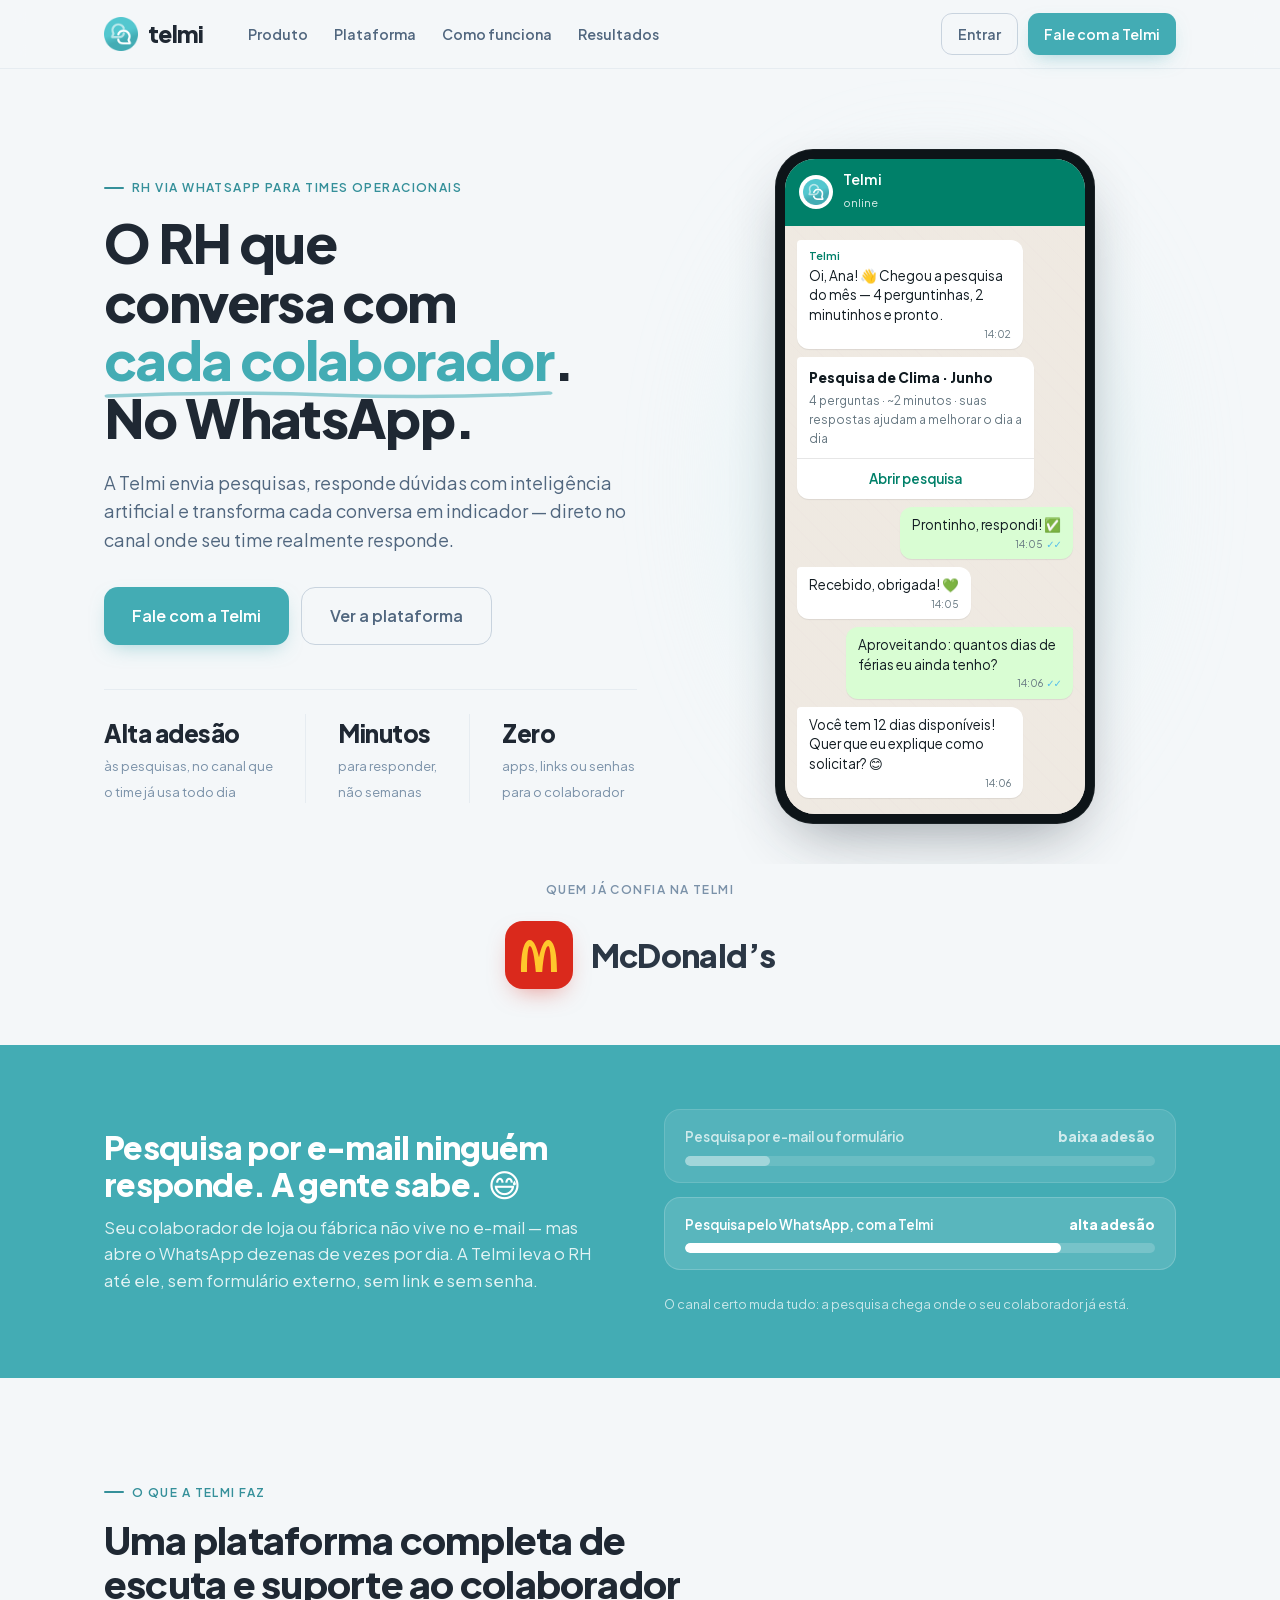
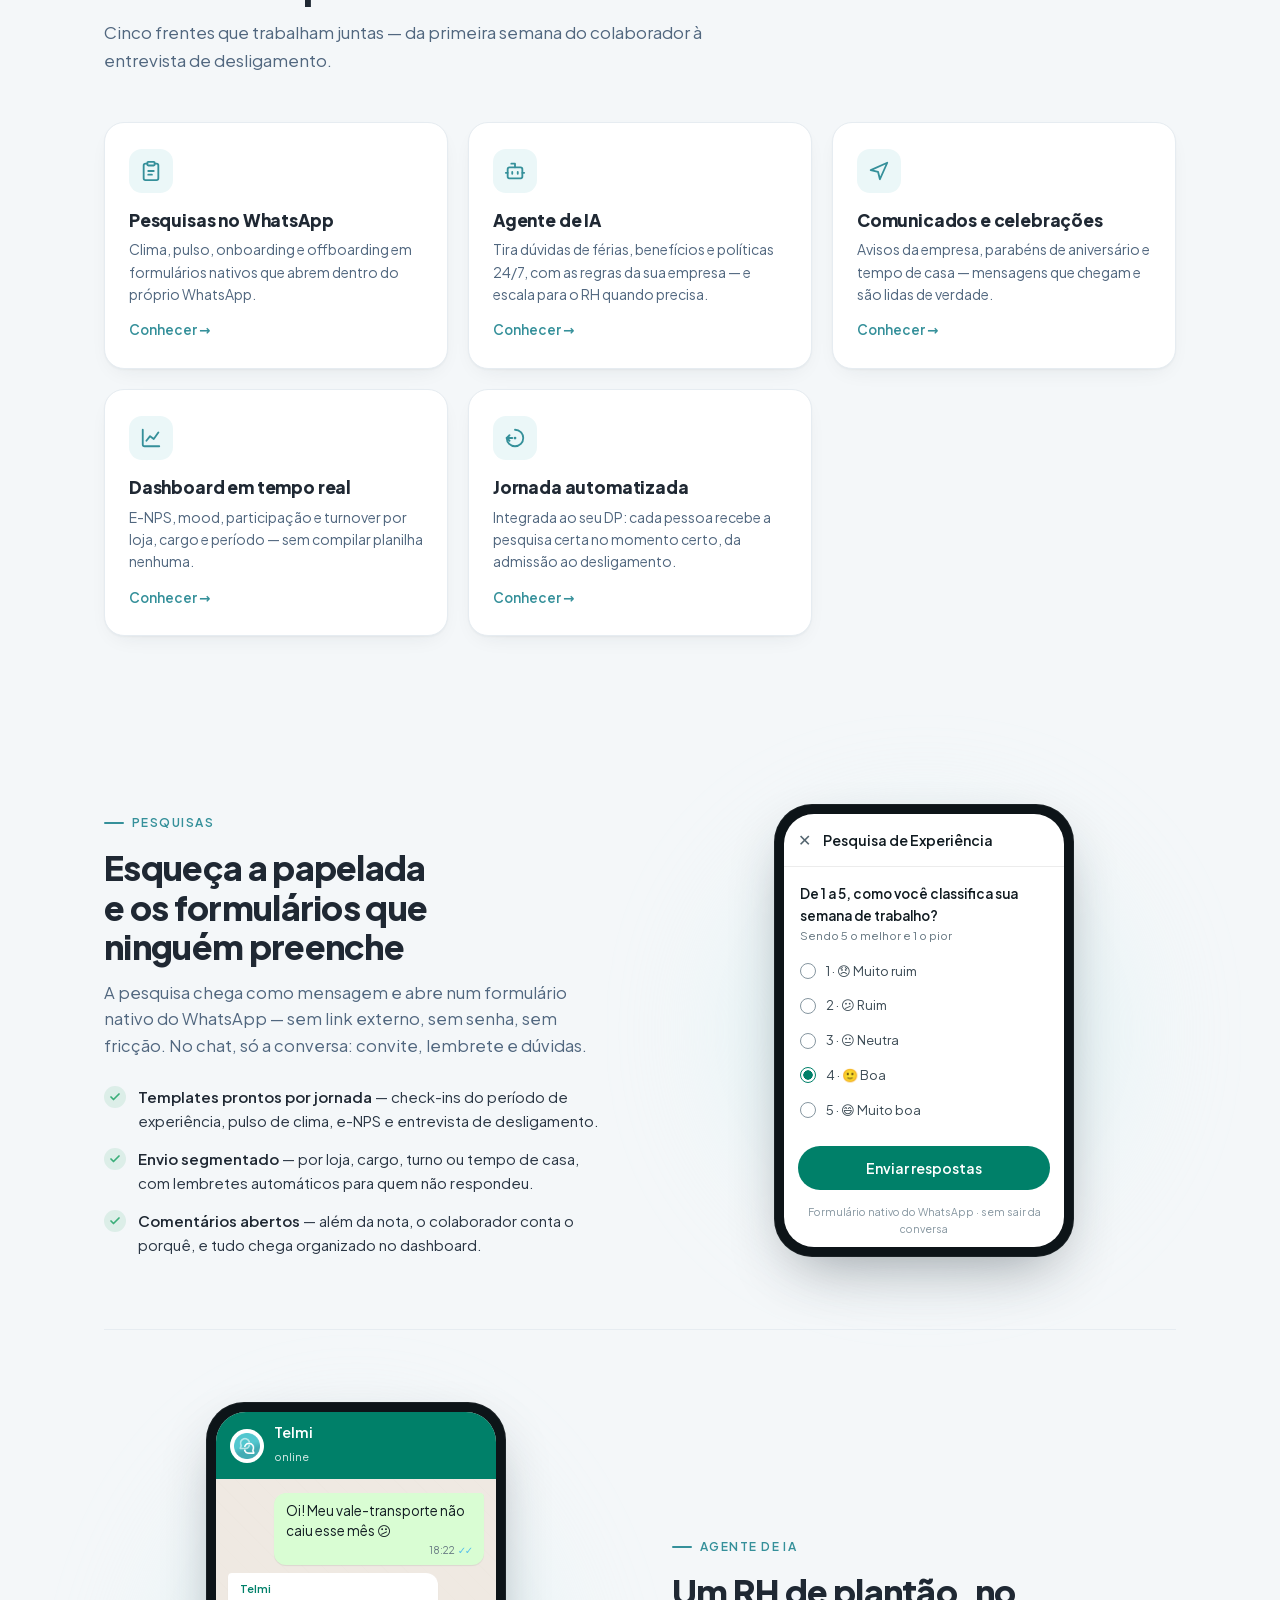
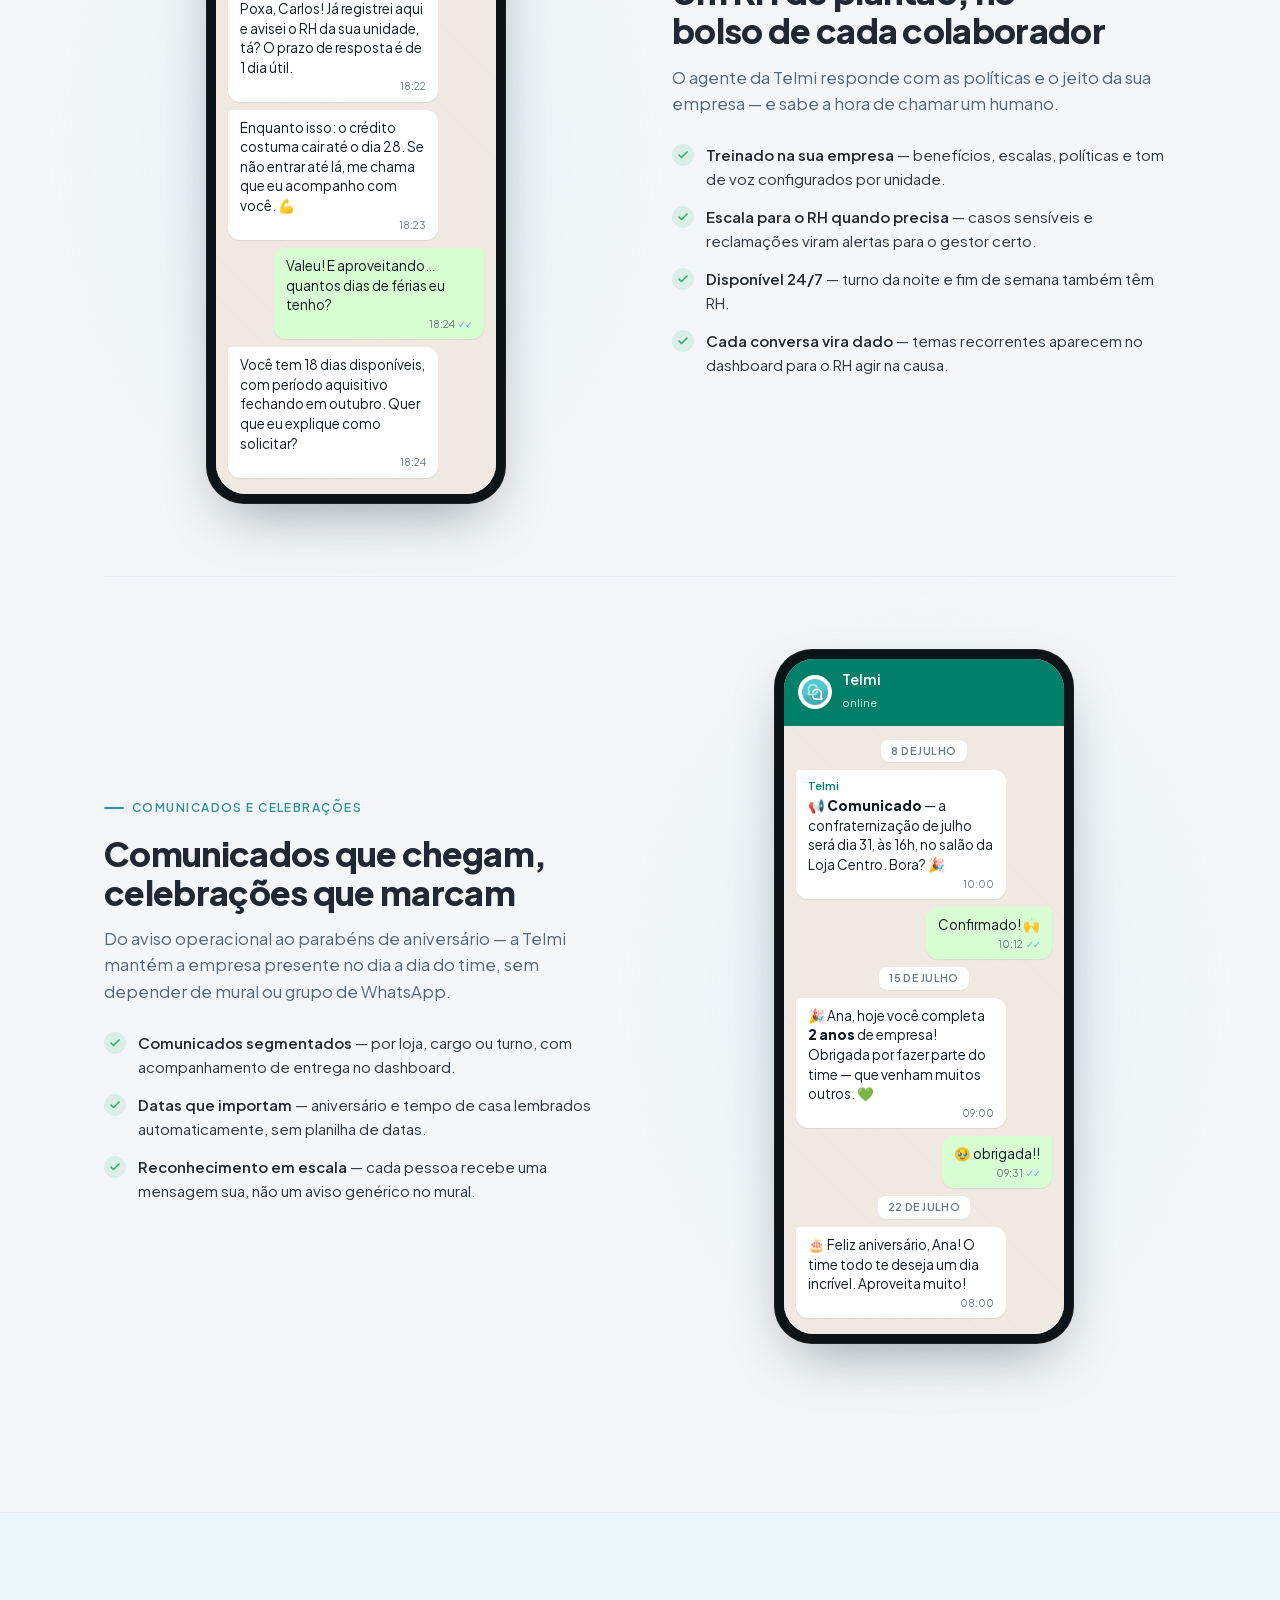
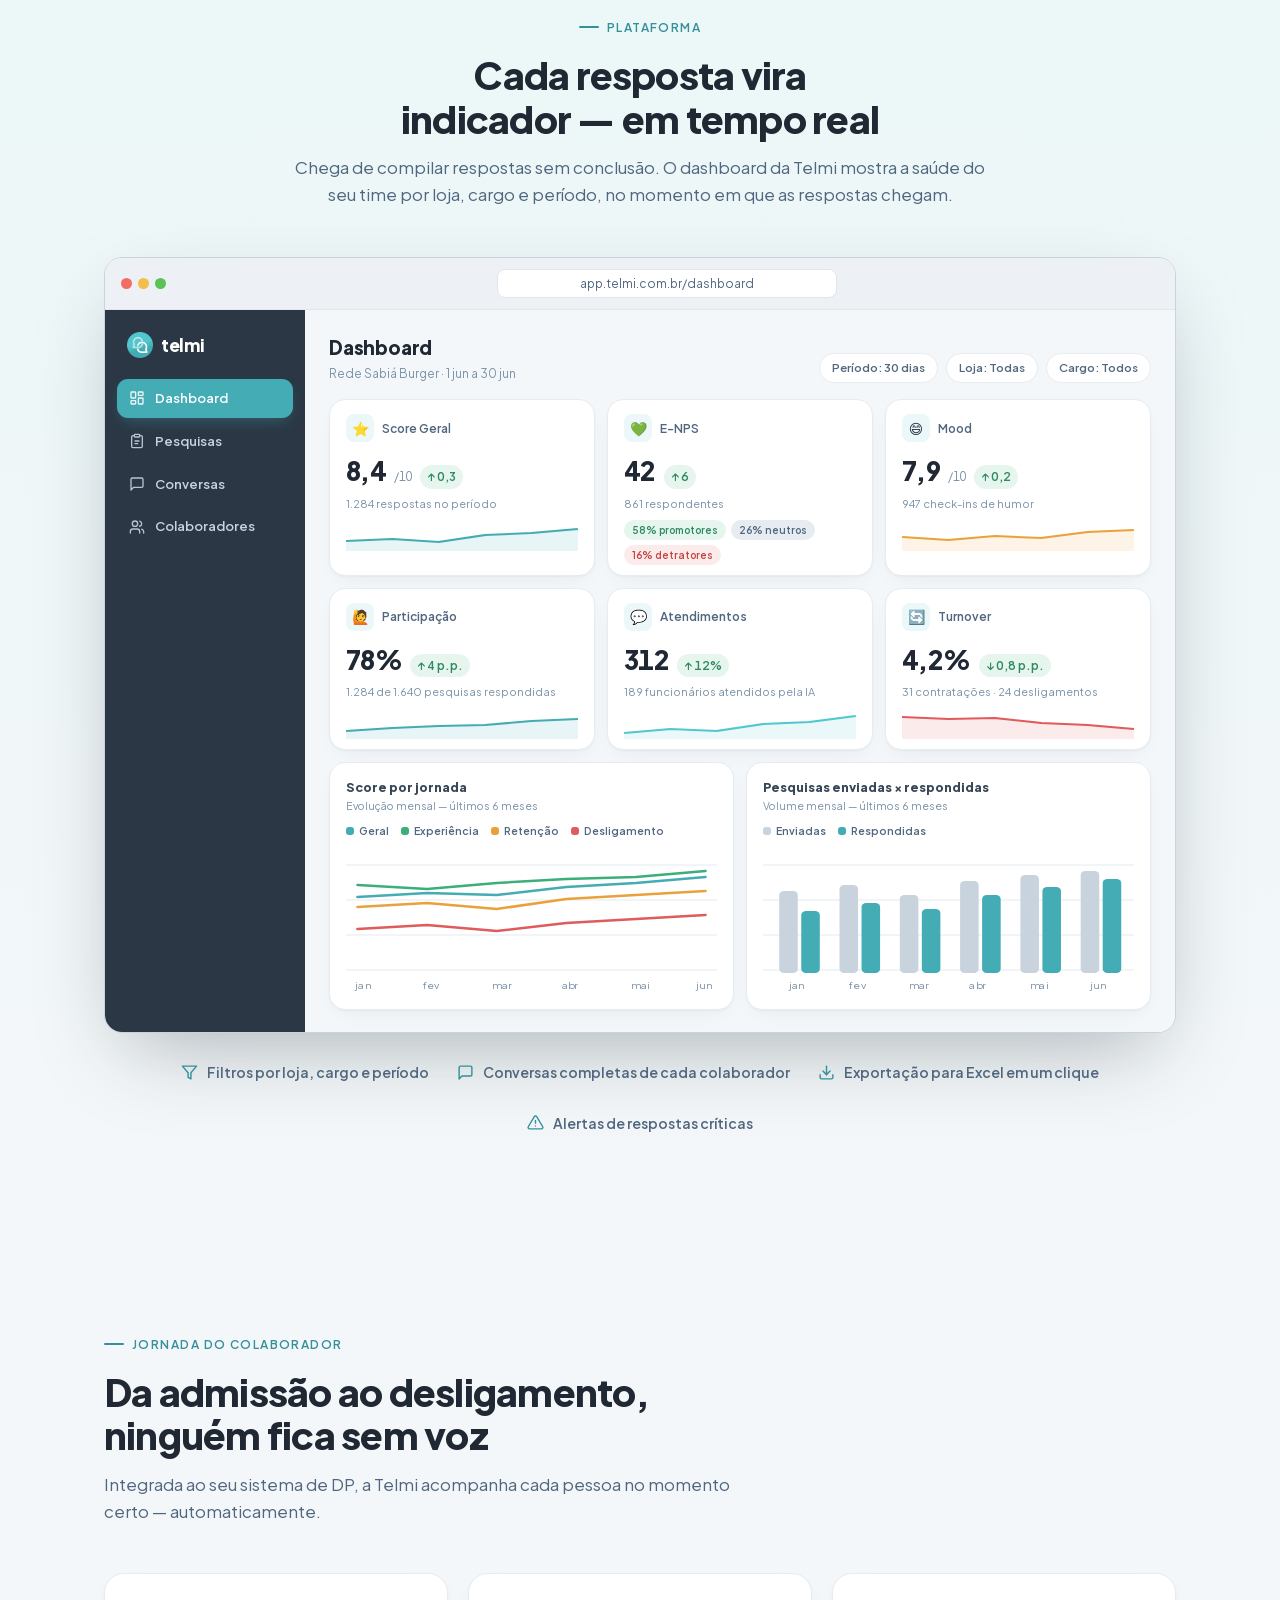
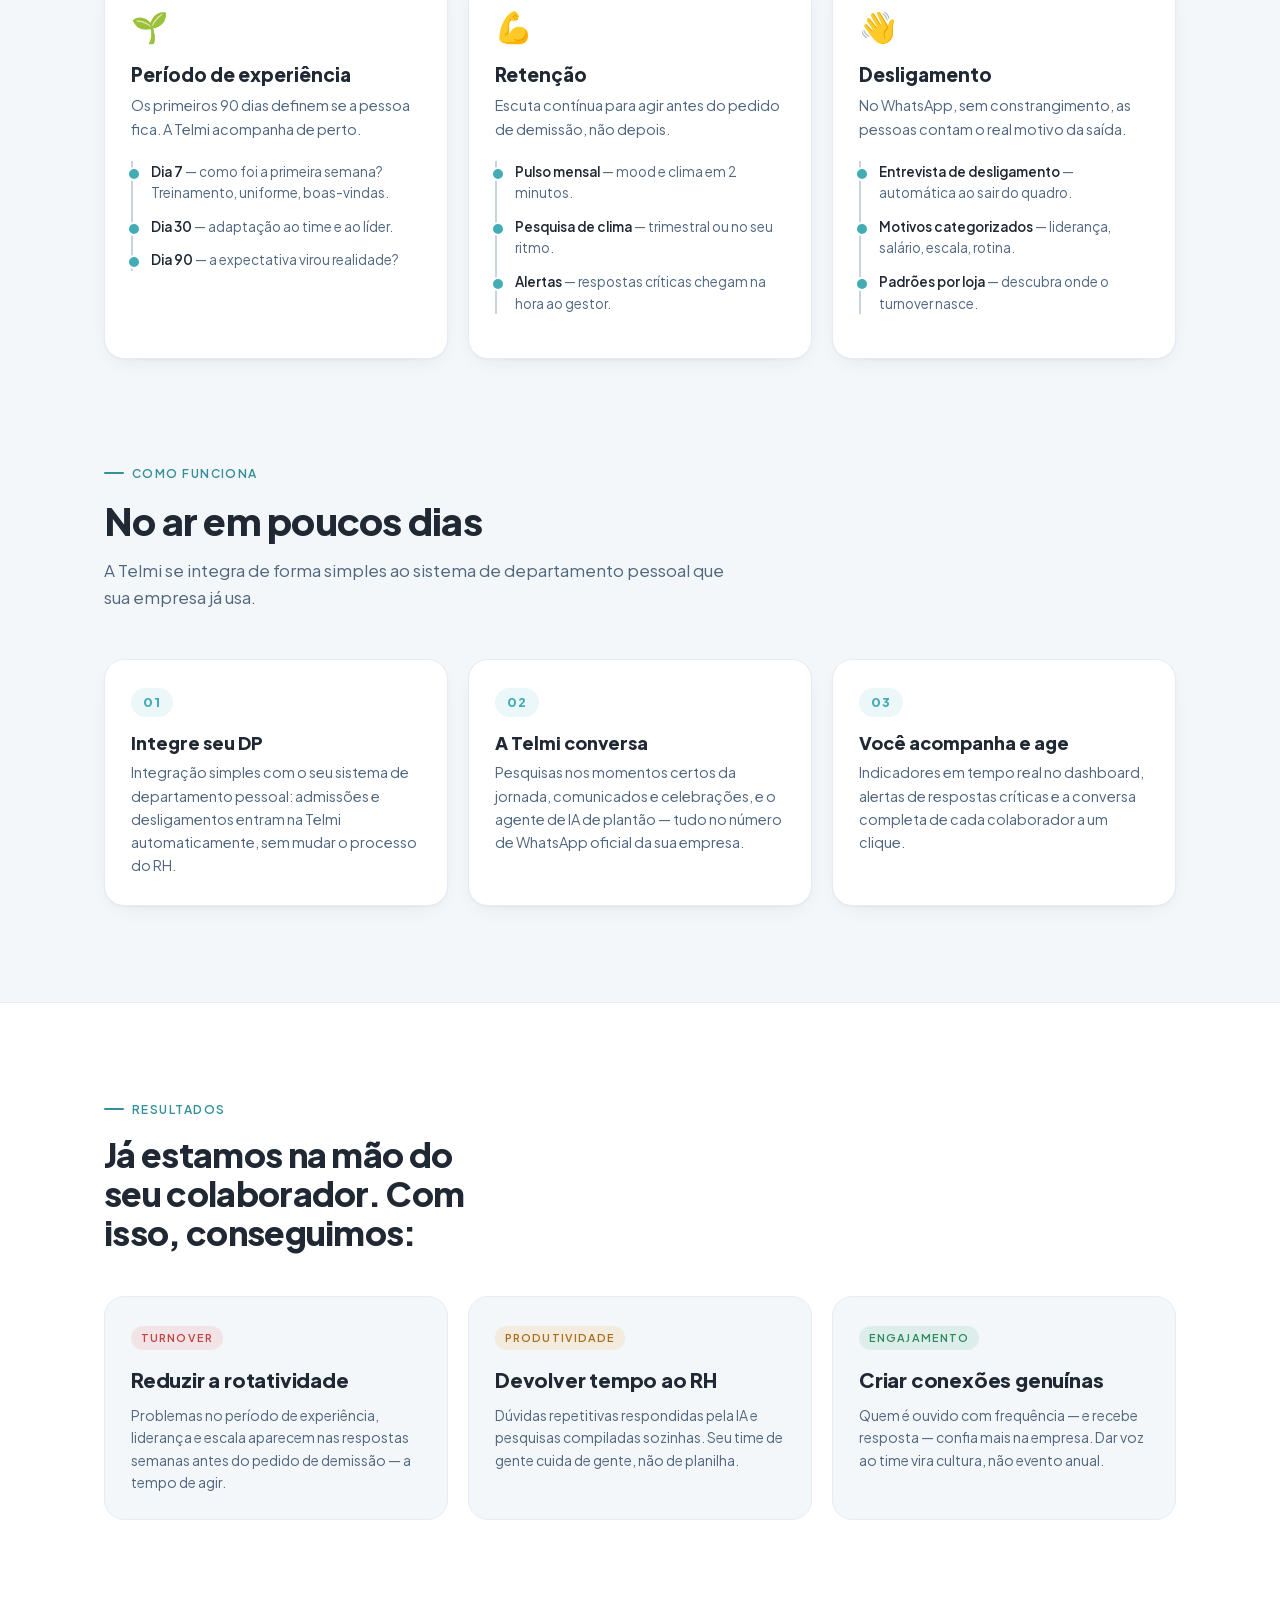
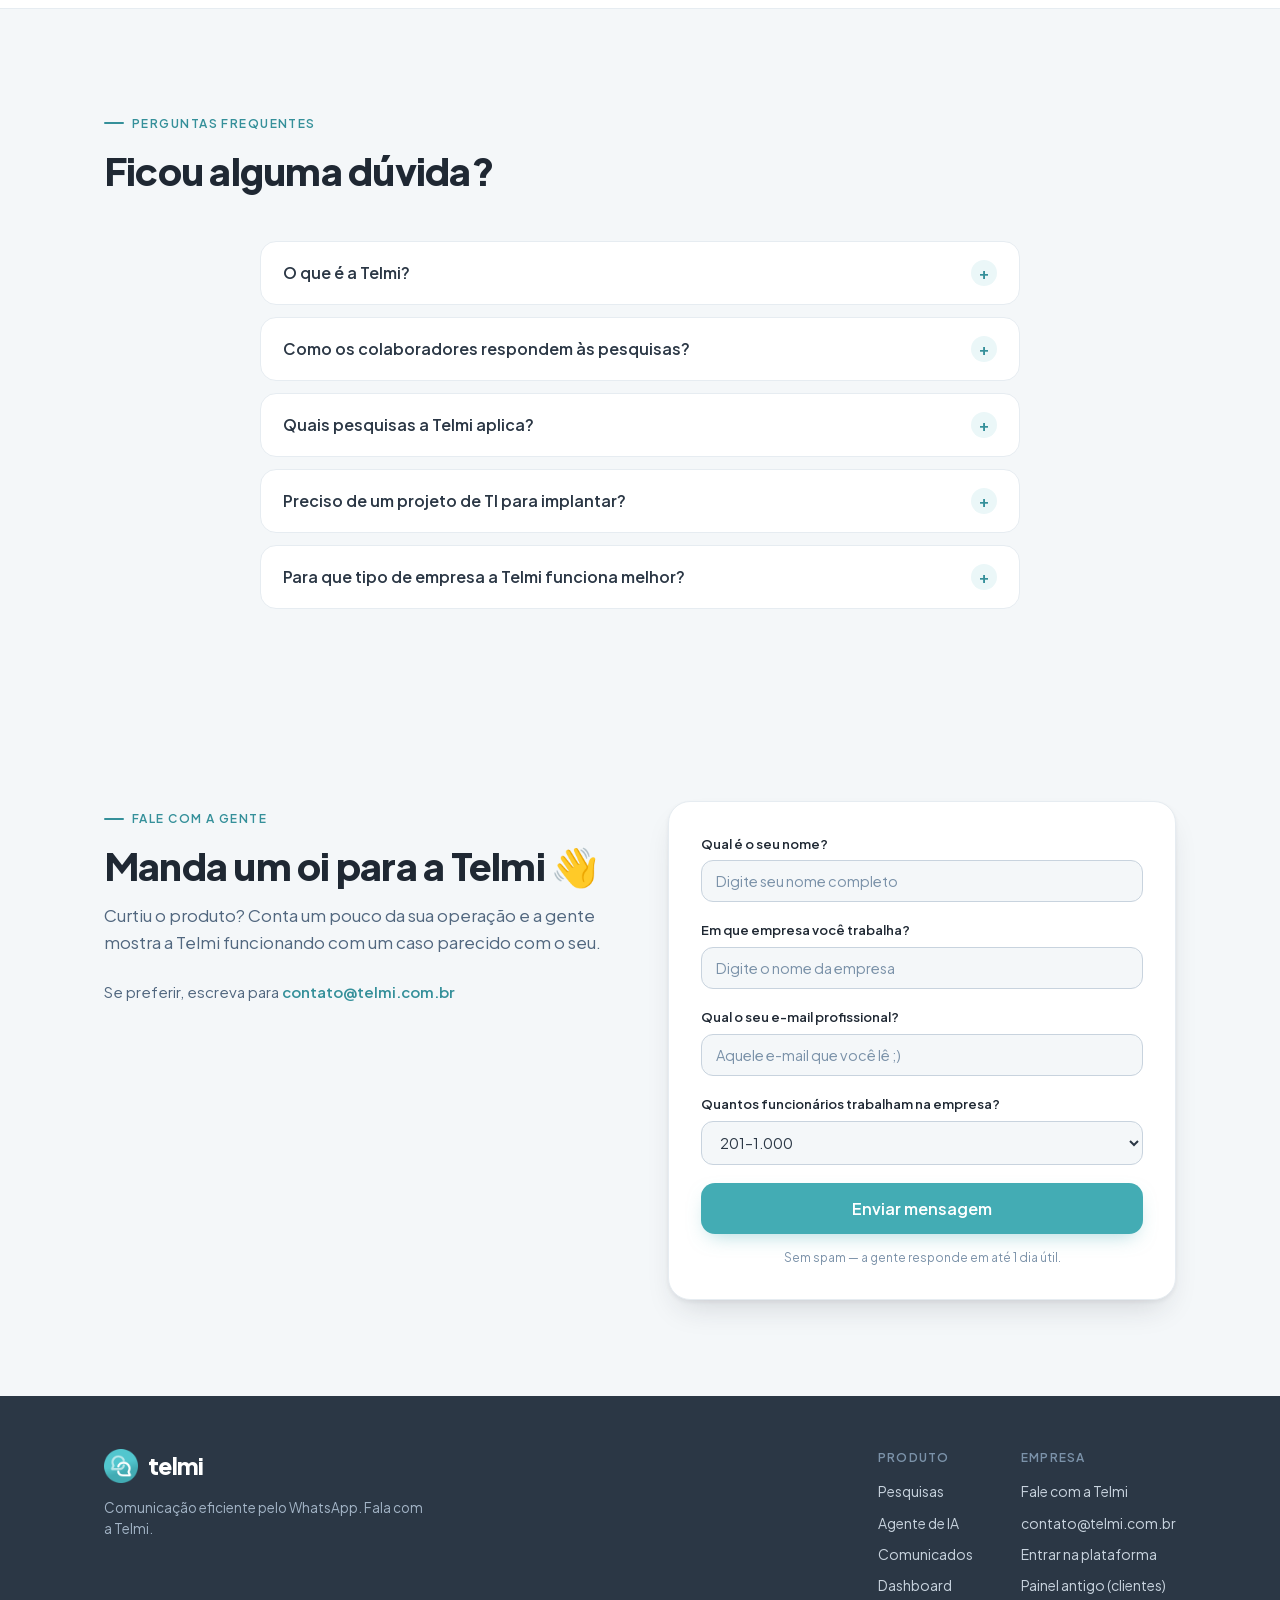
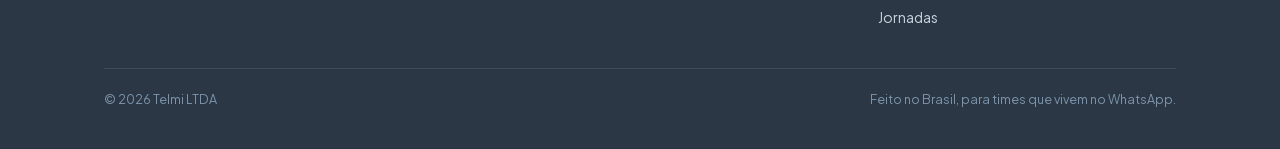
==== commit 5cd951a8: "SEO + analytics próprio: robots/sitemap/llms.txt, JSON-LD, FAQ, tracking site-event (sai PostHog)" ====
--- a/index.html
+++ b/index.html
@@ -3,12 +3,12 @@
 <head>
 <meta charset="utf-8">
 <meta name="viewport" content="width=device-width, initial-scale=1.0">
-<title>Telmi — Pesquisas e RH via WhatsApp</title>
-<meta name="description" content="A Telmi envia pesquisas, responde dúvidas com IA e transforma cada conversa em indicador — direto no WhatsApp do seu colaborador.">
+<title>Telmi — Pesquisa de clima, eNPS e RH pelo WhatsApp</title>
+<meta name="description" content="A Telmi aplica pesquisa de clima, eNPS e pesquisas de experiência e desligamento pelo WhatsApp, responde dúvidas com IA e transforma cada conversa em indicador para o RH.">
 <link rel="canonical" href="https://telmi.com.br/">
 <link rel="icon" type="image/png" href="/assets/telmi-logo.png">
 <link rel="apple-touch-icon" href="/assets/telmi-logo.png">
-<meta property="og:title" content="Telmi — Pesquisas e RH via WhatsApp">
+<meta property="og:title" content="Telmi — Pesquisa de clima, eNPS e RH pelo WhatsApp">
 <meta property="og:description" content="Pesquisas, agente de IA e comunicados para seus colaboradores, direto no WhatsApp.">
 <meta property="og:url" content="https://telmi.com.br/">
 <meta property="og:type" content="website">
@@ -17,14 +17,98 @@
 <meta property="og:image:width" content="1200">
 <meta property="og:image:height" content="630">
 <meta name="twitter:card" content="summary_large_image">
+<script type="application/ld+json">
+{
+  "@context": "https://schema.org",
+  "@graph": [
+    {
+      "@type": "Organization",
+      "@id": "https://telmi.com.br/#org",
+      "name": "Telmi",
+      "url": "https://telmi.com.br/",
+      "logo": "https://telmi.com.br/assets/telmi-logo.png",
+      "email": "contato@telmi.com.br",
+      "description": "Plataforma de RH que aplica pesquisas, envia comunicados e responde dúvidas de colaboradores pelo WhatsApp, com agente de IA e dashboard de indicadores.",
+      "areaServed": "BR"
+    },
+    {
+      "@type": "SoftwareApplication",
+      "name": "Telmi",
+      "url": "https://telmi.com.br/",
+      "applicationCategory": "BusinessApplication",
+      "operatingSystem": "Web",
+      "publisher": { "@id": "https://telmi.com.br/#org" },
+      "description": "Pesquisa de clima, eNPS, pesquisas de período de experiência e desligamento, comunicados e agente de IA de RH — tudo pelo WhatsApp, com indicadores em um dashboard para o RH."
+    },
+    {
+      "@type": "FAQPage",
+      "mainEntity": [
+        {
+          "@type": "Question",
+          "name": "O que é a Telmi?",
+          "acceptedAnswer": { "@type": "Answer", "text": "A Telmi é uma plataforma de RH que aplica pesquisas, envia comunicados e responde dúvidas de colaboradores pelo WhatsApp, com um agente de IA e um dashboard de indicadores para o time de RH." }
+        },
+        {
+          "@type": "Question",
+          "name": "Como os colaboradores respondem às pesquisas?",
+          "acceptedAnswer": { "@type": "Answer", "text": "Pelo próprio WhatsApp, com formulários nativos (WhatsApp Flows): o colaborador toca no botão, responde e pronto — sem instalar aplicativo, sem link externo e sem senha." }
+        },
+        {
+          "@type": "Question",
+          "name": "Quais pesquisas a Telmi aplica?",
+          "acceptedAnswer": { "@type": "Answer", "text": "Pesquisa de clima e eNPS recorrentes, acompanhamento do período de experiência, pesquisa de desligamento e pulsos rápidos. A Telmi também envia comunicados da empresa, mensagens de parabéns e de tempo de casa." }
+        },
+        {
+          "@type": "Question",
+          "name": "Preciso de um projeto de TI para implantar?",
+          "acceptedAnswer": { "@type": "Answer", "text": "Não. A integração com o seu sistema de departamento pessoal é simples — uma exportação de planilha já resolve — e o onboarding é conduzido pela equipe da Telmi." }
+        },
+        {
+          "@type": "Question",
+          "name": "Para que tipo de empresa a Telmi funciona melhor?",
+          "acceptedAnswer": { "@type": "Answer", "text": "Empresas com muitos funcionários operacionais — restaurantes e fast food, indústria de alimentos, varejo e logística — onde o WhatsApp é o canal que todo mundo já usa no dia a dia." }
+        }
+      ]
+    }
+  ]
+}
+</script>
 <link rel="preload" href="/assets/fonts/plus-jakarta-sans-400.woff2" as="font" type="font/woff2" crossorigin>
 <link rel="preload" href="/assets/fonts/plus-jakarta-sans-800.woff2" as="font" type="font/woff2" crossorigin>
 <script>
-    !function(t,e){var o,n,p,r;e.__SV||(window.posthog=e,e._i=[],e.init=function(i,s,a){function g(t,e){var o=e.split(".");2==o.length&&(t=t[o[0]],e=o[1]),t[e]=function(){t.push([e].concat(Array.prototype.slice.call(arguments,0)))}}(p=t.createElement("script")).type="text/javascript",p.crossOrigin="anonymous",p.async=!0,p.src=s.api_host.replace(".i.posthog.com","-assets.i.posthog.com")+"/static/array.js",(r=t.getElementsByTagName("script")[0]).parentNode.insertBefore(p,r);var u=e;for(void 0!==a?u=e[a]=[]:a="posthog",u.people=u.people||[],u.toString=function(t){var e="posthog";return"posthog"!==a&&(e+="."+a),t||(e+=" (stub)"),e},u.people.toString=function(){return u.toString(1)+".people (stub)"},o="init capture register register_once register_for_session unregister unregister_for_session getFeatureFlag getFeatureFlagPayload isFeatureEnabled reloadFeatureFlags updateEarlyAccessFeatureEnrollment getEarlyAccessFeatures on onFeatureFlags onSessionId identify setPersonProperties group resetGroups reset get_distinct_id alias set_config startSessionRecording stopSessionRecording captureException opt_in_capturing opt_out_capturing".split(" "),n=0;n<o.length;n++)g(u,o[n]);e._i.push([i,s,a])},e.__SV=1)}(document,window.posthog||[]);
-    posthog.init('phc_6qx8O4e74QGfDhVpZJNrfWBO3wR6IbxOEvUdNmI7ie9', {
-        api_host:'https://us.i.posthog.com',
-        person_profiles: 'identified_only'
-    })
+// Analytics primeira-parte: pageview + eventos direto na Supabase (Edge
+// Function site-event → tabela site_events → aba Site no admin do dashboard).
+// Sem cookies e sem PII — o visitor id é aleatório, guardado no localStorage.
+window.tlm = (function(){
+  var KEY = 'eyJhbGciOiJIUzI1NiIsInR5cCI6IkpXVCJ9.eyJpc3MiOiJzdXBhYmFzZSIsInJlZiI6Iml0dWp3aWdja3hsZXN0cG1tdmJyIiwicm9sZSI6ImFub24iLCJpYXQiOjE3MzE5NzgzNjQsImV4cCI6MjA0NzU1NDM2NH0.TQ-bKEAIE-A6NQU8hg-vvxuga5LphaFqZun5dDsw8nw';
+  function rid(){ return Math.random().toString(36).slice(2) + Date.now().toString(36); }
+  var vid, sid;
+  try {
+    vid = localStorage.getItem('_tlm_vid');
+    if (!vid) { vid = rid(); localStorage.setItem('_tlm_vid', vid); }
+    sid = sessionStorage.getItem('_tlm_sid');
+    if (!sid) { sid = rid(); sessionStorage.setItem('_tlm_sid', sid); }
+  } catch(e) { vid = rid(); sid = vid; }
+  var q = new URLSearchParams(location.search);
+  function send(type, name){
+    try {
+      fetch('https://itujwigckxlestpmmvbr.supabase.co/functions/v1/site-event', {
+        method: 'POST', keepalive: true,
+        headers: {'Content-Type':'application/json','apikey':KEY,'Authorization':'Bearer '+KEY},
+        body: JSON.stringify({
+          type: type, name: name || null, vid: vid, sid: sid,
+          path: location.pathname,
+          referrer: document.referrer || null,
+          utm_source: q.get('utm_source'), utm_medium: q.get('utm_medium'),
+          utm_campaign: q.get('utm_campaign'),
+          device: matchMedia('(max-width: 768px)').matches ? 'mobile' : 'desktop'
+        })
+      }).catch(function(){});
+    } catch(e) {}
+  }
+  send('pageview');
+  return { track: function(name){ send('event', name); } };
+})();
 </script>
 </head>
 <body>
@@ -855,6 +939,46 @@
   </div>
 </section>
 
+<section class="section" id="faq">
+  <div class="container">
+    <div class="section-head reveal">
+      <span class="eyebrow">Perguntas frequentes</span>
+      <h2>Ficou alguma dúvida?</h2>
+    </div>
+    <style>
+      .faq-list{max-width:760px;margin:0 auto;display:flex;flex-direction:column;gap:12px}
+      .faq-item{background:#fff;border:1px solid var(--ink-100);border-radius:16px;overflow:hidden}
+      .faq-item summary{display:flex;align-items:center;justify-content:space-between;gap:16px;padding:18px 22px;cursor:pointer;font-weight:600;color:var(--ink-800);list-style:none}
+      .faq-item summary::-webkit-details-marker{display:none}
+      .faq-item summary::after{content:'+';flex:none;width:26px;height:26px;display:grid;place-items:center;border-radius:50%;background:var(--brand-50);color:var(--brand-600);font-weight:600;transition:transform .2s}
+      .faq-item[open] summary::after{content:'–';transform:rotate(180deg)}
+      .faq-item p{padding:0 22px 18px;margin:0;color:var(--ink-500);line-height:1.65;font-size:15px}
+    </style>
+    <div class="faq-list reveal">
+      <details class="faq-item">
+        <summary>O que é a Telmi?</summary>
+        <p>A Telmi é uma plataforma de RH que aplica pesquisas, envia comunicados e responde dúvidas de colaboradores pelo WhatsApp, com um agente de IA e um dashboard de indicadores para o time de RH.</p>
+      </details>
+      <details class="faq-item">
+        <summary>Como os colaboradores respondem às pesquisas?</summary>
+        <p>Pelo próprio WhatsApp, com formulários nativos (WhatsApp Flows): o colaborador toca no botão, responde e pronto — sem instalar aplicativo, sem link externo e sem senha.</p>
+      </details>
+      <details class="faq-item">
+        <summary>Quais pesquisas a Telmi aplica?</summary>
+        <p>Pesquisa de clima e eNPS recorrentes, acompanhamento do período de experiência, pesquisa de desligamento e pulsos rápidos. A Telmi também envia comunicados da empresa, mensagens de parabéns e de tempo de casa.</p>
+      </details>
+      <details class="faq-item">
+        <summary>Preciso de um projeto de TI para implantar?</summary>
+        <p>Não. A integração com o seu sistema de departamento pessoal é simples — uma exportação de planilha já resolve — e o onboarding é conduzido pela equipe da Telmi.</p>
+      </details>
+      <details class="faq-item">
+        <summary>Para que tipo de empresa a Telmi funciona melhor?</summary>
+        <p>Empresas com muitos funcionários operacionais — restaurantes e fast food, indústria de alimentos, varejo e logística — onde o WhatsApp é o canal que todo mundo já usa no dia a dia.</p>
+      </details>
+    </div>
+  </div>
+</section>
+
 <section class="section contact" id="contato">
   <div class="container contact-grid">
     <div class="contact-left reveal">
@@ -938,6 +1062,14 @@
     els.forEach(function(el){ io.observe(el); });
   }
 
+  document.addEventListener('click', function(ev){
+    var a = ev.target.closest && ev.target.closest('a');
+    if (!a || !window.tlm) return;
+    var href = a.getAttribute('href') || '';
+    if (href === '#contato') tlm.track('cta_contato');
+    else if (href.indexOf('app.telmi.com.br') !== -1) tlm.track('cta_entrar');
+  });
+
   document.getElementById('contact-form').addEventListener('submit', function(ev){
     ev.preventDefault();
     var f = ev.target;
@@ -946,9 +1078,10 @@
     btn.disabled = true;
     var original = btn.textContent;
     btn.textContent = 'Enviando…';
-    fetch('https://telmi.app.n8n.cloud/webhook/site-lead', {
+    var SB_KEY = 'eyJhbGciOiJIUzI1NiIsInR5cCI6IkpXVCJ9.eyJpc3MiOiJzdXBhYmFzZSIsInJlZiI6Iml0dWp3aWdja3hsZXN0cG1tdmJyIiwicm9sZSI6ImFub24iLCJpYXQiOjE3MzE5NzgzNjQsImV4cCI6MjA0NzU1NDM2NH0.TQ-bKEAIE-A6NQU8hg-vvxuga5LphaFqZun5dDsw8nw';
+    fetch('https://itujwigckxlestpmmvbr.supabase.co/functions/v1/site-lead', {
       method: 'POST',
-      headers: {'Content-Type': 'application/json'},
+      headers: {'Content-Type': 'application/json', 'apikey': SB_KEY, 'Authorization': 'Bearer ' + SB_KEY},
       body: JSON.stringify({
         nome: f.nome.value,
         empresa: f.empresa.value,
@@ -957,6 +1090,7 @@
       })
     }).then(function(res){
       if (!res.ok) throw new Error('HTTP ' + res.status);
+      if (window.tlm) tlm.track('form_submit');
       f.innerHTML = '<div class="form-ok"><div class="ok-emoji">💚</div>' +
         '<h3>Recebido!</h3>' +
         '<p>Obrigado pelo interesse — a gente te responde em até 1 dia útil.</p></div>';
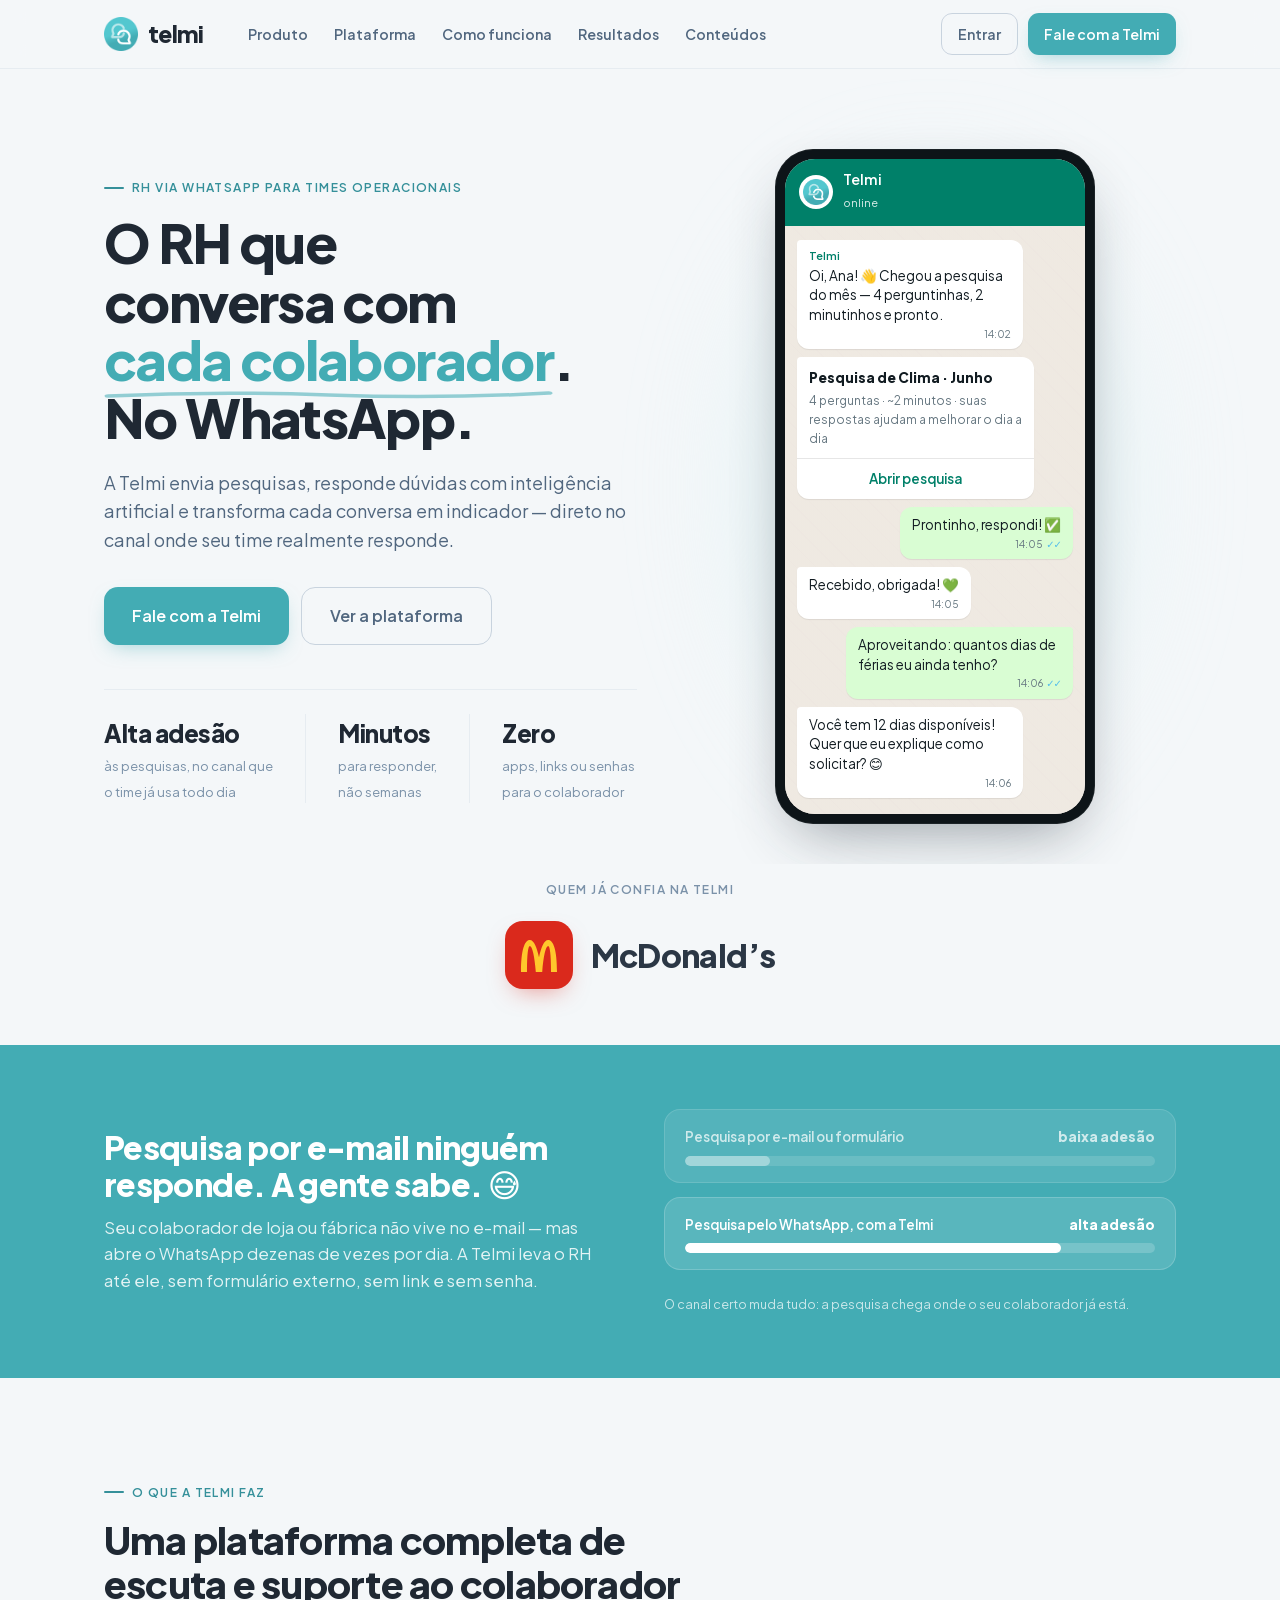
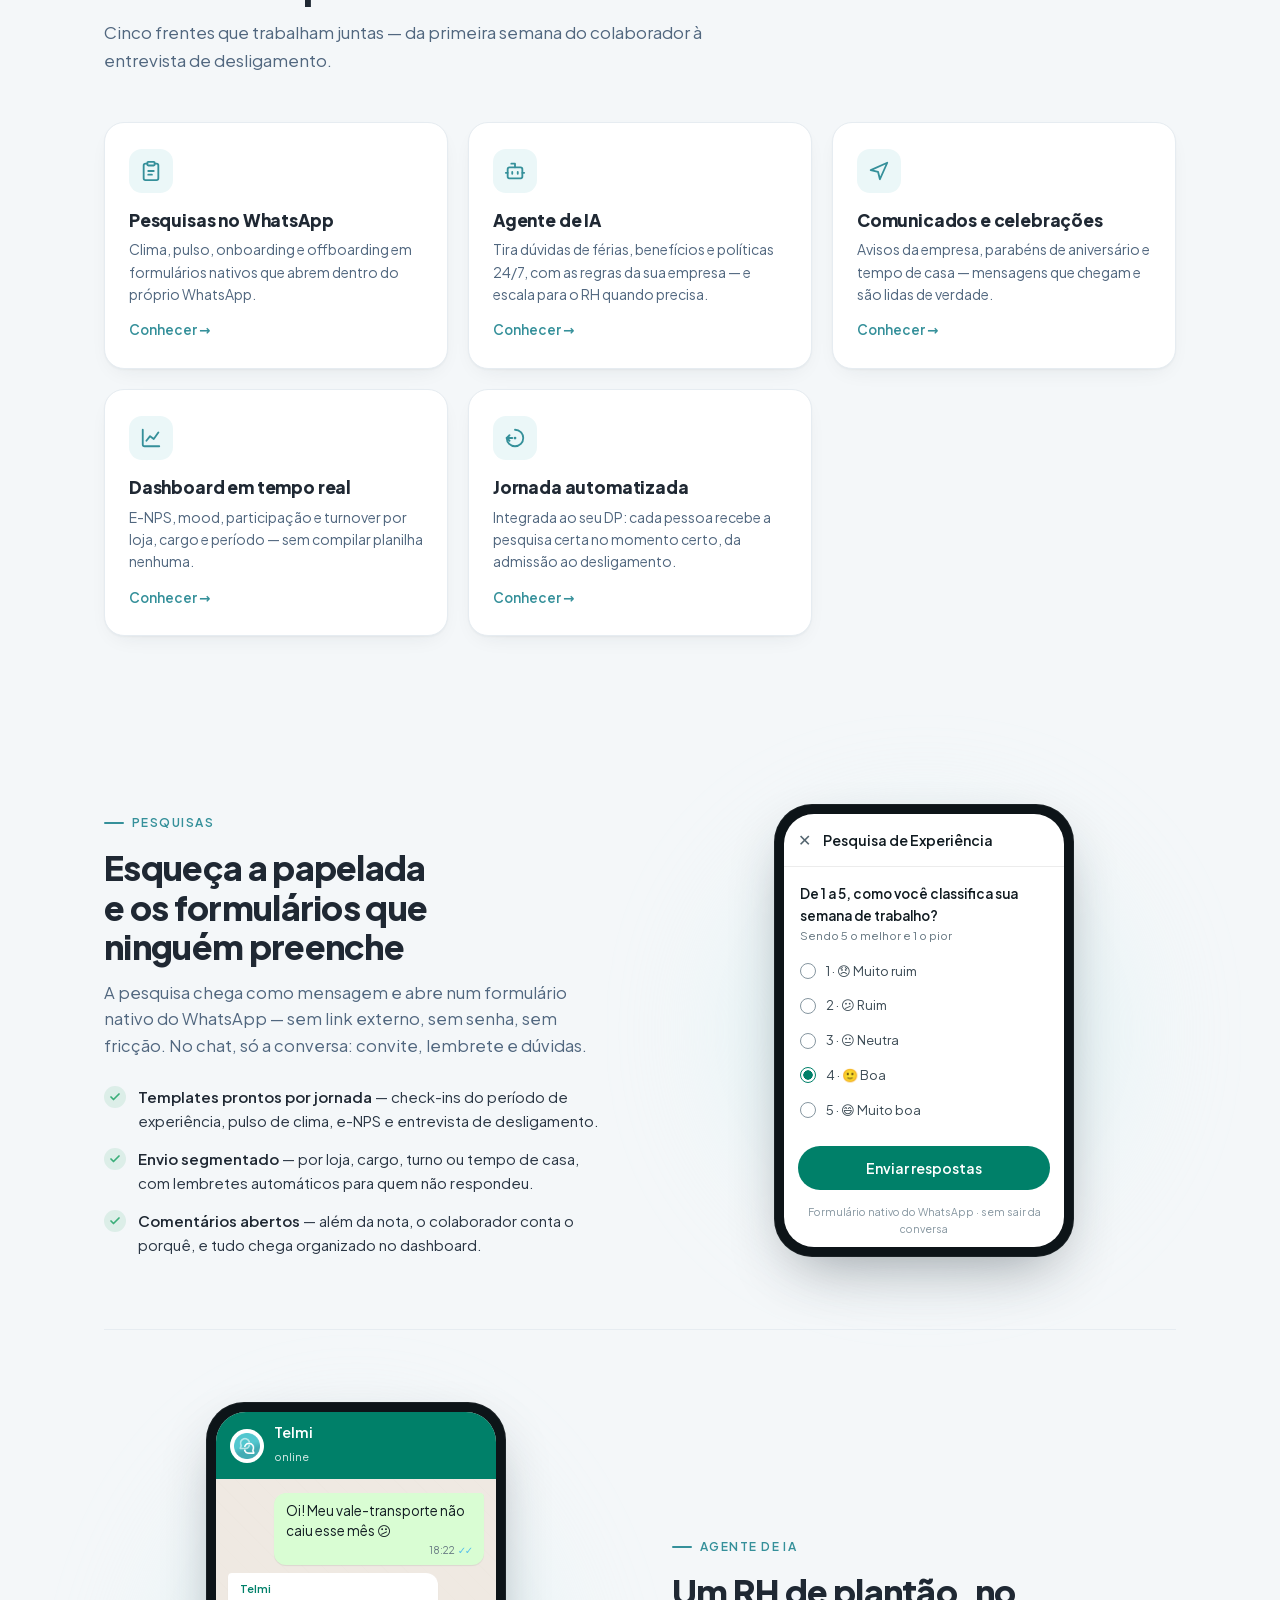
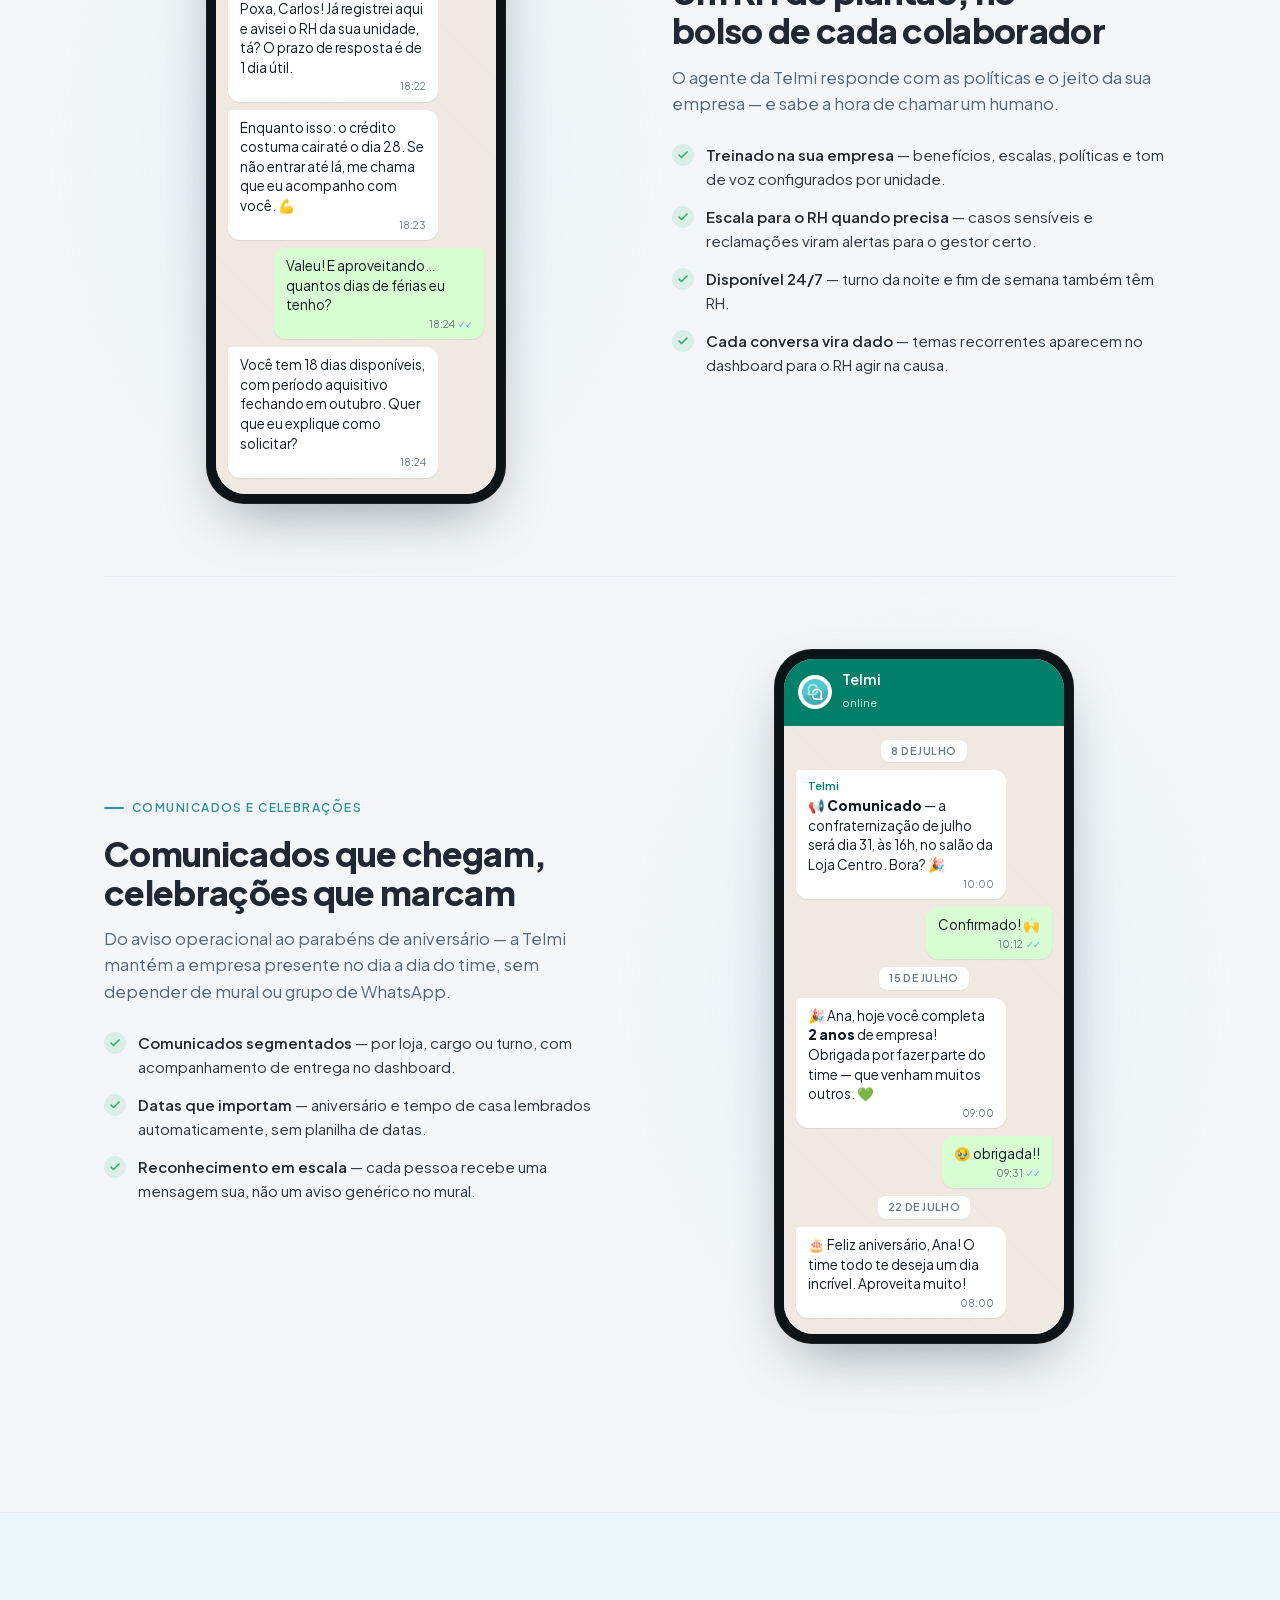
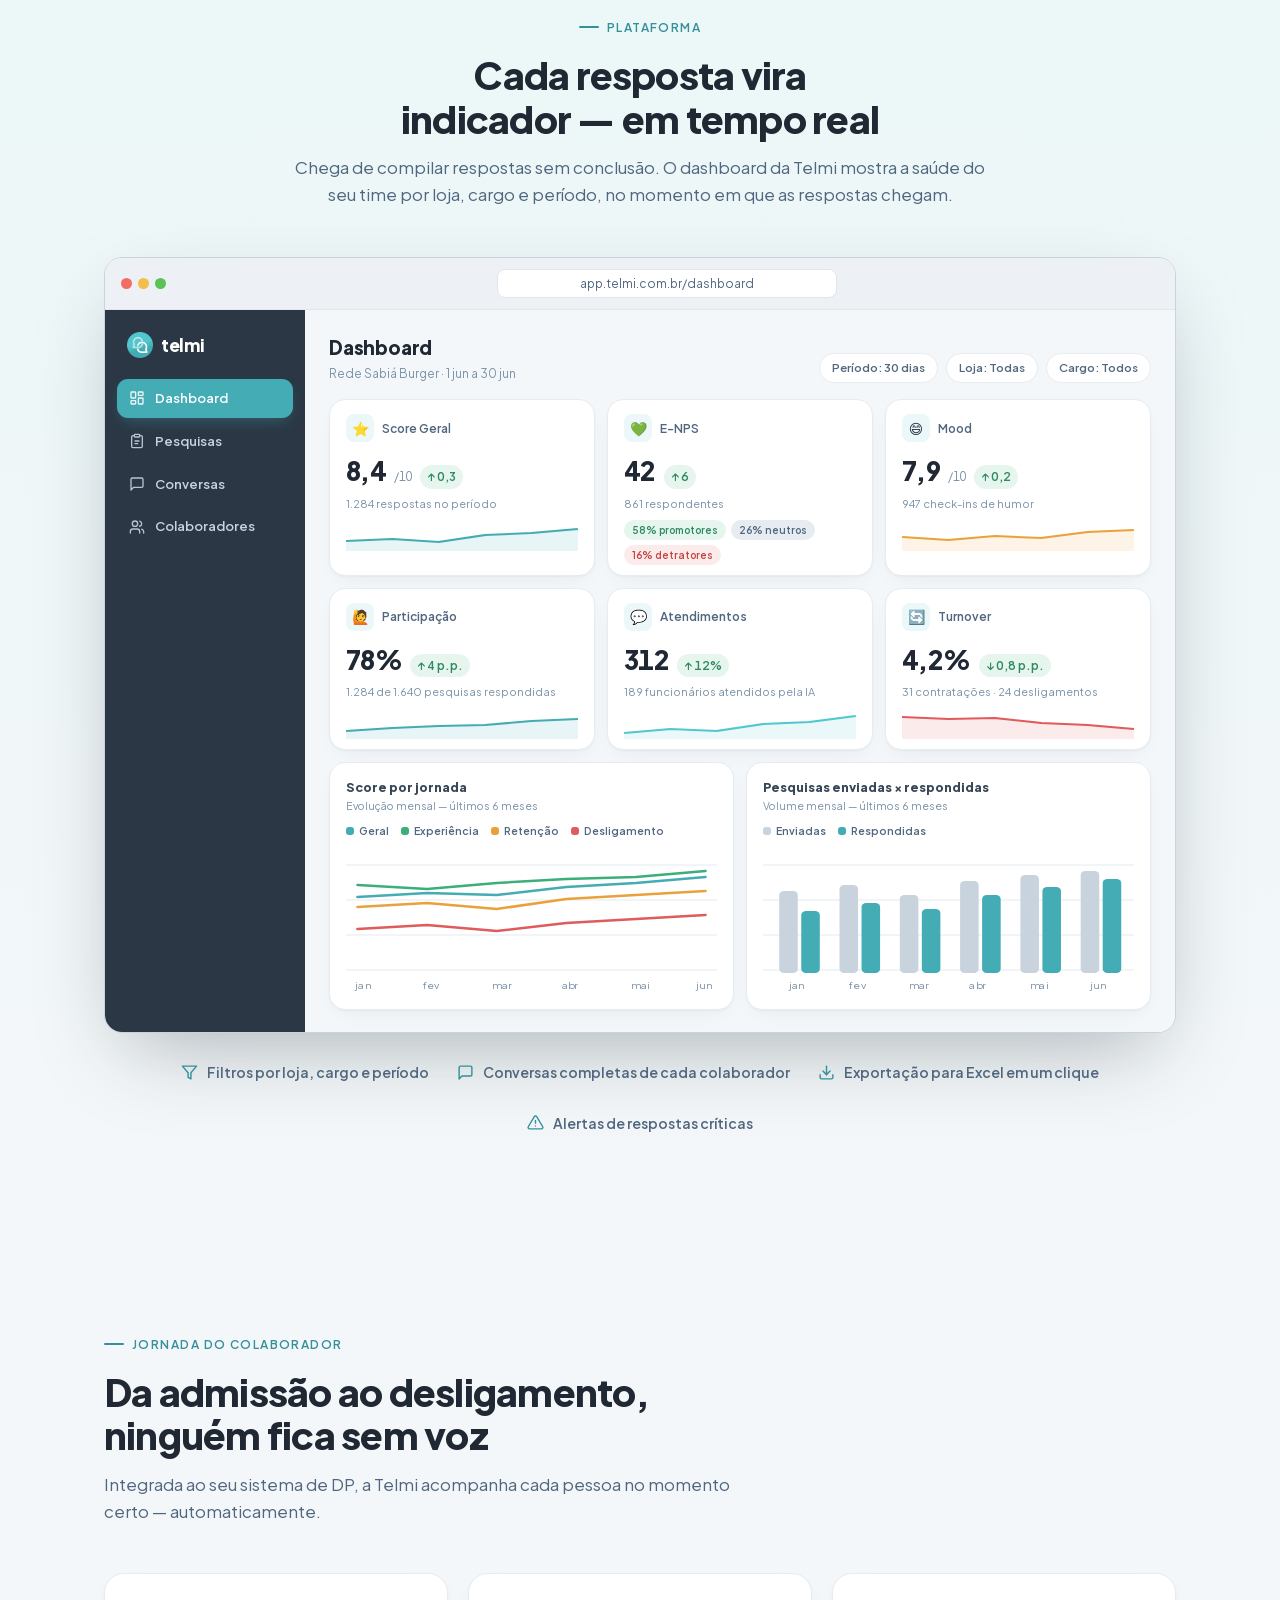
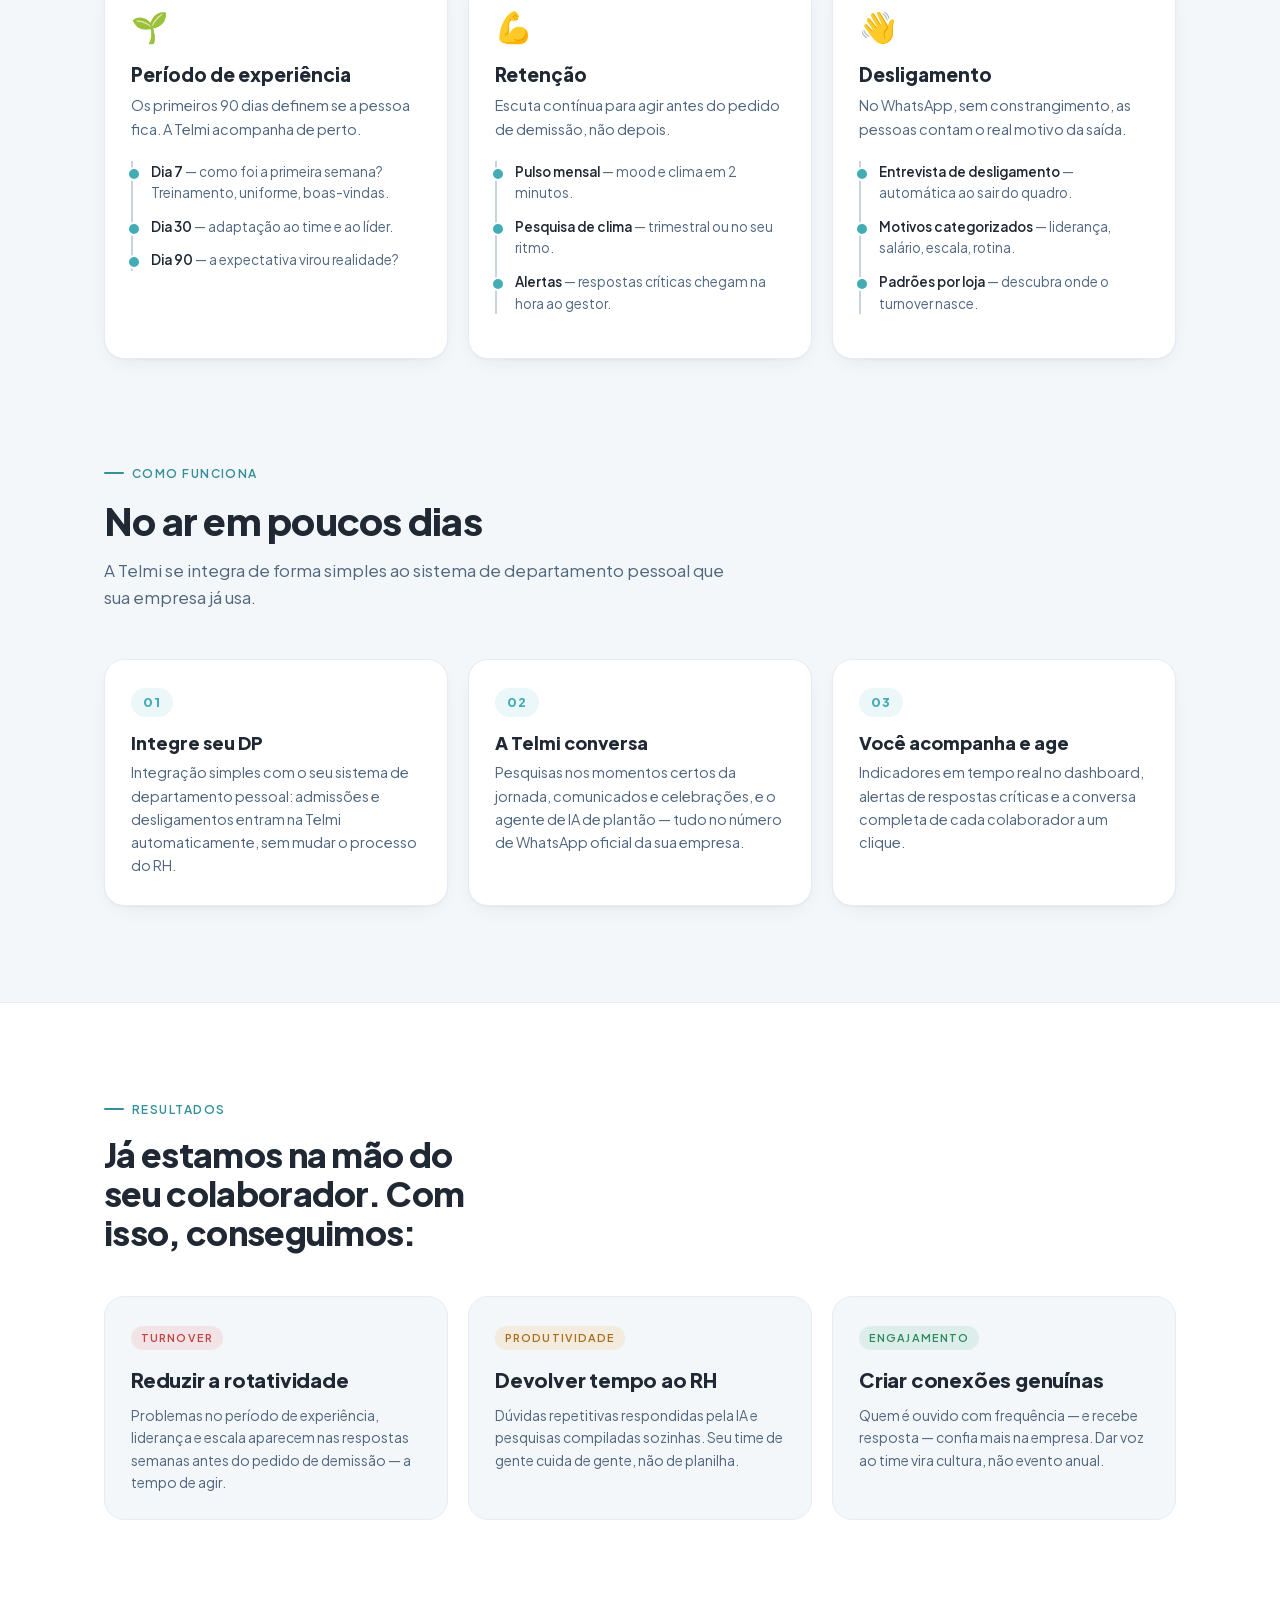
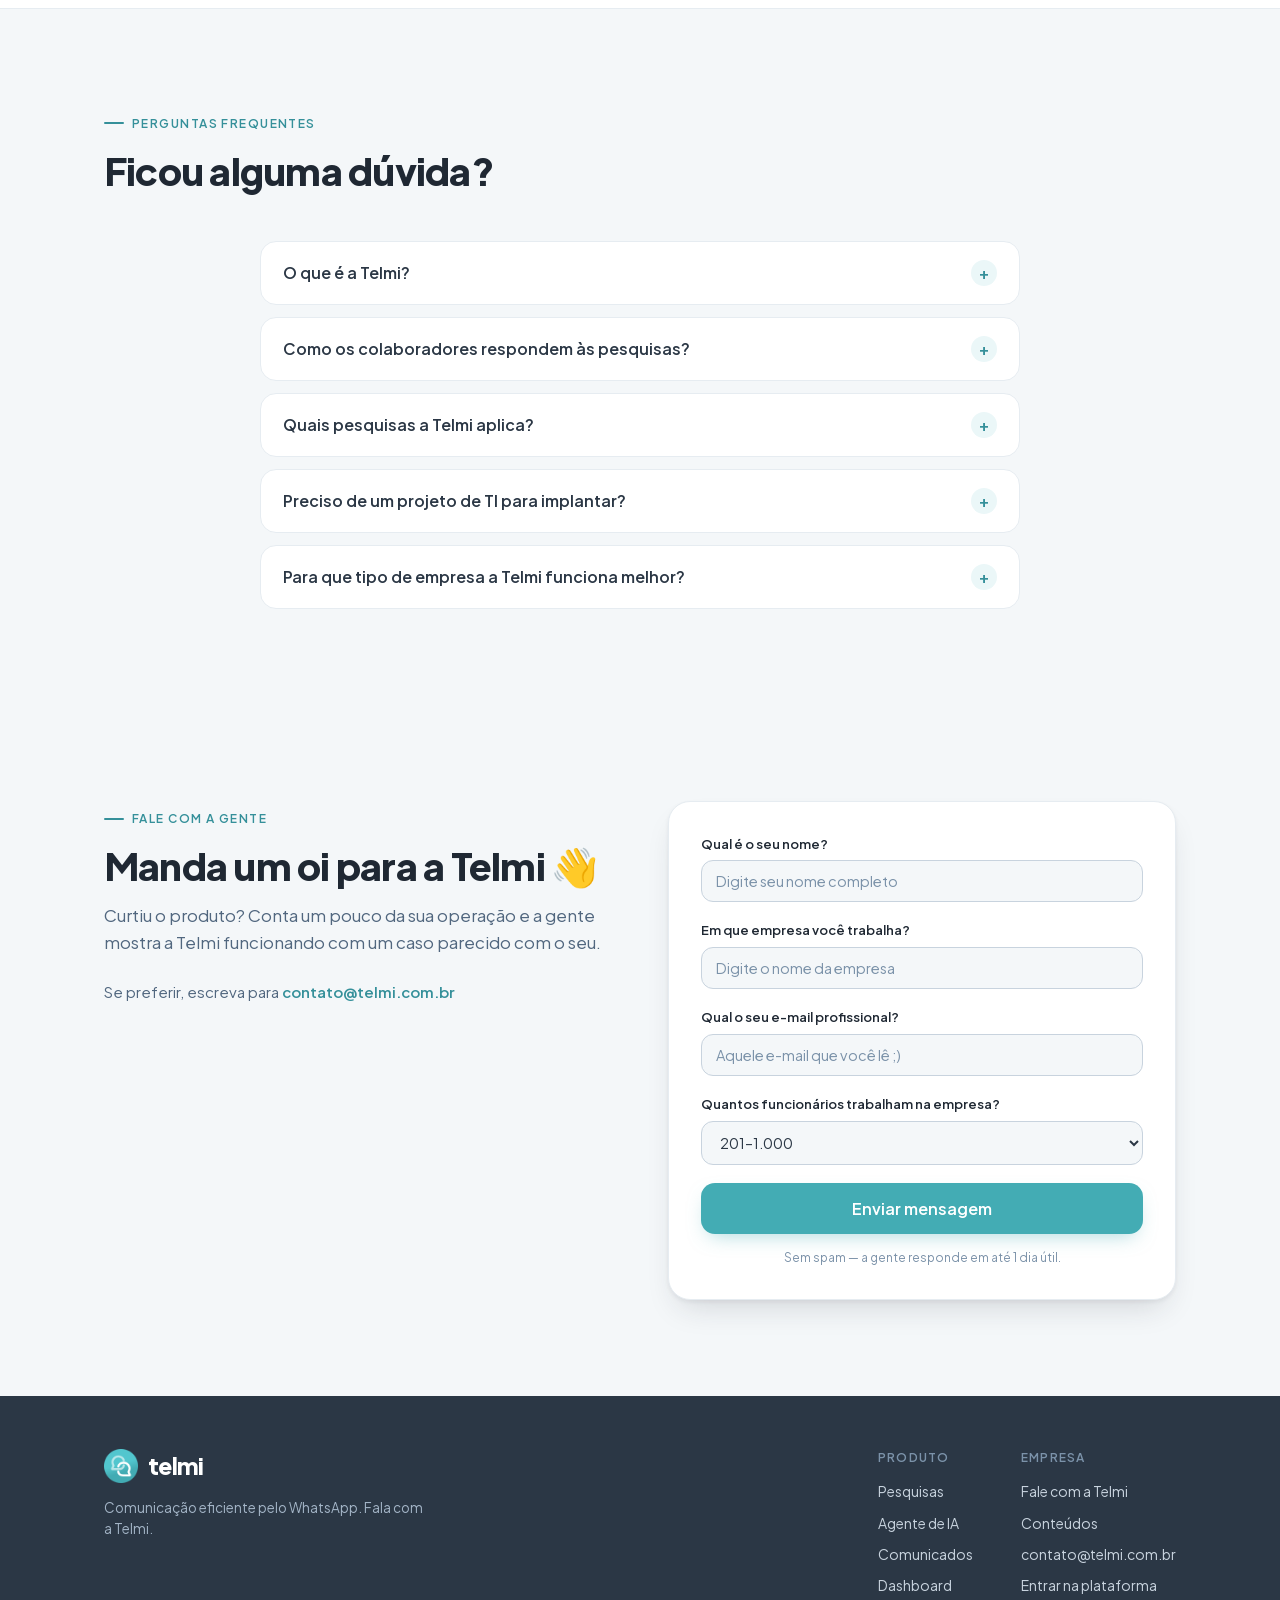
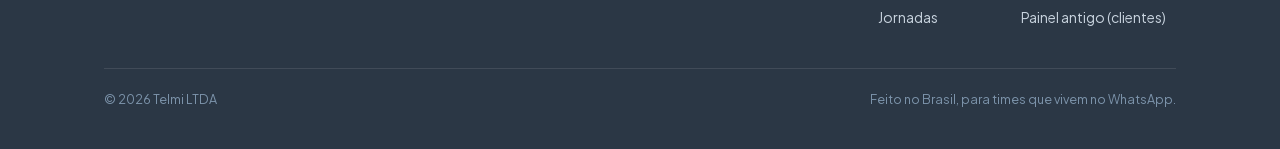
==== commit 832b795b: "chore(site): publica do monorepo (fe968df)" ====
--- a/index.html
+++ b/index.html
@@ -80,7 +80,9 @@
 // Function site-event → tabela site_events → aba Site no admin do dashboard).
 // Sem cookies e sem PII — o visitor id é aleatório, guardado no localStorage.
 window.tlm = (function(){
-  var KEY = 'eyJhbGciOiJIUzI1NiIsInR5cCI6IkpXVCJ9.eyJpc3MiOiJzdXBhYmFzZSIsInJlZiI6Iml0dWp3aWdja3hsZXN0cG1tdmJyIiwicm9sZSI6ImFub24iLCJpYXQiOjE3MzE5NzgzNjQsImV4cCI6MjA0NzU1NDM2NH0.TQ-bKEAIE-A6NQU8hg-vvxuga5LphaFqZun5dDsw8nw';
+  // Só conta em produção: localhost e o preview do Railway não sujam as métricas.
+  if (!/(^|\.)telmi\.com\.br$/.test(location.hostname)) return { track: function(){} };
+  var KEY = 'sb_publishable_ipFi9UJwiyWQy4yZXoXjzA_Pwo2_h5i';
   function rid(){ return Math.random().toString(36).slice(2) + Date.now().toString(36); }
   var vid, sid;
   try {
@@ -94,7 +96,7 @@
     try {
       fetch('https://itujwigckxlestpmmvbr.supabase.co/functions/v1/site-event', {
         method: 'POST', keepalive: true,
-        headers: {'Content-Type':'application/json','apikey':KEY,'Authorization':'Bearer '+KEY},
+        headers: {'Content-Type':'application/json','apikey':KEY},
         body: JSON.stringify({
           type: type, name: name || null, vid: vid, sid: sid,
           path: location.pathname,
@@ -110,6 +112,24 @@
   return { track: function(name){ send('event', name); } };
 })();
 </script>
+<script>
+// Escala do layout em telas largas: o design é fixo em ~1120px, então em vez de
+// deixá-lo numa coluna centralizada com margens enormes, aplicamos `zoom`
+// proporcional à largura da janela (contínuo, com teto) direto no <html> —
+// roda antes do primeiro paint pra não piscar. Abaixo de 1360px o zoom é 1 e as
+// media queries de tablet/mobile do CSS cuidam do resto. Fallback sem-JS: os
+// breakpoints html{zoom} no <style>.
+(function(){
+  var BASE = 1360, MAX = 2.6;
+  function fitZoom(){
+    var w = window.innerWidth || document.documentElement.clientWidth;
+    var z = w > BASE ? Math.min(w / BASE, MAX) : 1;
+    document.documentElement.style.zoom = z;
+  }
+  fitZoom();
+  addEventListener('resize', fitZoom, {passive:true});
+})();
+</script>
 </head>
 <body>
 <style>
@@ -150,6 +170,17 @@
 button{font-family:inherit}
 
 .container{max-width:1120px; margin:0 auto; padding:0 24px}
+/* O design inteiro é definido em px sobre um container de 1120px. Em telas
+   largas escalamos tudo proporcionalmente (mockups inclusive) via `zoom` no
+   <html>. O valor contínuo é calculado por JS (fitZoom, no <head>); estes
+   breakpoints são só o fallback sem-JS — por isso vão em html{} (o inline do
+   JS sobrepõe). Nada compõe zoom porque é sempre o mesmo elemento. */
+@media (min-width:1360px){ html{zoom:1.06} }
+@media (min-width:1600px){ html{zoom:1.20} }
+@media (min-width:1920px){ html{zoom:1.42} }
+@media (min-width:2300px){ html{zoom:1.72} }
+@media (min-width:2800px){ html{zoom:2.06} }
+@media (min-width:3400px){ html{zoom:2.40} }
 .section{padding:96px 0}
 .eyebrow{
   display:inline-flex; align-items:center; gap:8px;
@@ -276,6 +307,10 @@
   @keyframes pop{to{opacity:1; transform:none}}
   .reveal{opacity:0; transform:translateY(18px); transition:opacity .6s ease, transform .6s cubic-bezier(.2,.7,.3,1)}
   .reveal.in{opacity:1; transform:none}
+  .modules .reveal:nth-child(3n+2), .journeys .reveal:nth-child(2), .how .reveal:nth-child(2),
+  .results-grid .reveal:nth-child(2), .form-card.reveal{transition-delay:.1s}
+  .modules .reveal:nth-child(3n), .journeys .reveal:nth-child(3), .how .reveal:nth-child(3),
+  .results-grid .reveal:nth-child(3){transition-delay:.2s}
 }
 
 /* ---------- clients ---------- */
@@ -490,6 +525,7 @@
       <a href="#plataforma">Plataforma</a>
       <a href="#como-funciona">Como funciona</a>
       <a href="#resultados">Resultados</a>
+      <a href="/blog/">Conteúdos</a>
     </div>
     <div class="nav-cta">
       <a class="btn btn-ghost btn-sm" href="https://app.telmi.com.br/login">Entrar</a>
@@ -1034,6 +1070,7 @@
         <div>
           <b>Empresa</b>
           <a href="#contato">Fale com a Telmi</a>
+          <a href="/blog/">Conteúdos</a>
           <a href="mailto:contato@telmi.com.br">contato@telmi.com.br</a>
           <a href="https://app.telmi.com.br/login">Entrar na plataforma</a>
           <a href="https://painel.telmi.com.br">Painel antigo (clientes)</a>
@@ -1050,16 +1087,35 @@
 <script>
 (function(){
   var reduced = matchMedia('(prefers-reduced-motion: reduce)').matches;
-  var els = document.querySelectorAll('.reveal');
-  if (reduced || !('IntersectionObserver' in window)) {
+  var els = [].slice.call(document.querySelectorAll('.reveal'));
+  if (reduced) {
     els.forEach(function(el){ el.classList.add('in'); });
   } else {
-    var io = new IntersectionObserver(function(entries){
-      entries.forEach(function(e){
-        if (e.isIntersecting){ e.target.classList.add('in'); io.unobserve(e.target); }
+    // Revela por posição de scroll (rAF) em vez de IntersectionObserver: saltos
+    // de scroll (âncora com smooth scroll, End/PgDn, flick rápido) pulavam a
+    // interseção e a seção ficava invisível.
+    var ticking = false;
+    function sweep(){
+      ticking = false;
+      els = els.filter(function(el){
+        if (el.getBoundingClientRect().top < innerHeight * 0.92){
+          el.classList.add('in');
+          return false;
+        }
+        return true;
       });
-    }, {threshold:.12, rootMargin:'0px 0px -6% 0px'});
-    els.forEach(function(el){ io.observe(el); });
+      if (!els.length){
+        removeEventListener('scroll', onScroll);
+        removeEventListener('resize', onScroll);
+      }
+    }
+    function onScroll(){
+      if (!ticking){ ticking = true; requestAnimationFrame(sweep); }
+    }
+    addEventListener('scroll', onScroll, {passive:true});
+    addEventListener('resize', onScroll);
+    addEventListener('load', onScroll);
+    sweep();
   }
 
   document.addEventListener('click', function(ev){
@@ -1078,10 +1134,10 @@
     btn.disabled = true;
     var original = btn.textContent;
     btn.textContent = 'Enviando…';
-    var SB_KEY = 'eyJhbGciOiJIUzI1NiIsInR5cCI6IkpXVCJ9.eyJpc3MiOiJzdXBhYmFzZSIsInJlZiI6Iml0dWp3aWdja3hsZXN0cG1tdmJyIiwicm9sZSI6ImFub24iLCJpYXQiOjE3MzE5NzgzNjQsImV4cCI6MjA0NzU1NDM2NH0.TQ-bKEAIE-A6NQU8hg-vvxuga5LphaFqZun5dDsw8nw';
+    var SB_KEY = 'sb_publishable_ipFi9UJwiyWQy4yZXoXjzA_Pwo2_h5i';
     fetch('https://itujwigckxlestpmmvbr.supabase.co/functions/v1/site-lead', {
       method: 'POST',
-      headers: {'Content-Type': 'application/json', 'apikey': SB_KEY, 'Authorization': 'Bearer ' + SB_KEY},
+      headers: {'Content-Type': 'application/json', 'apikey': SB_KEY},
       body: JSON.stringify({
         nome: f.nome.value,
         empresa: f.empresa.value,
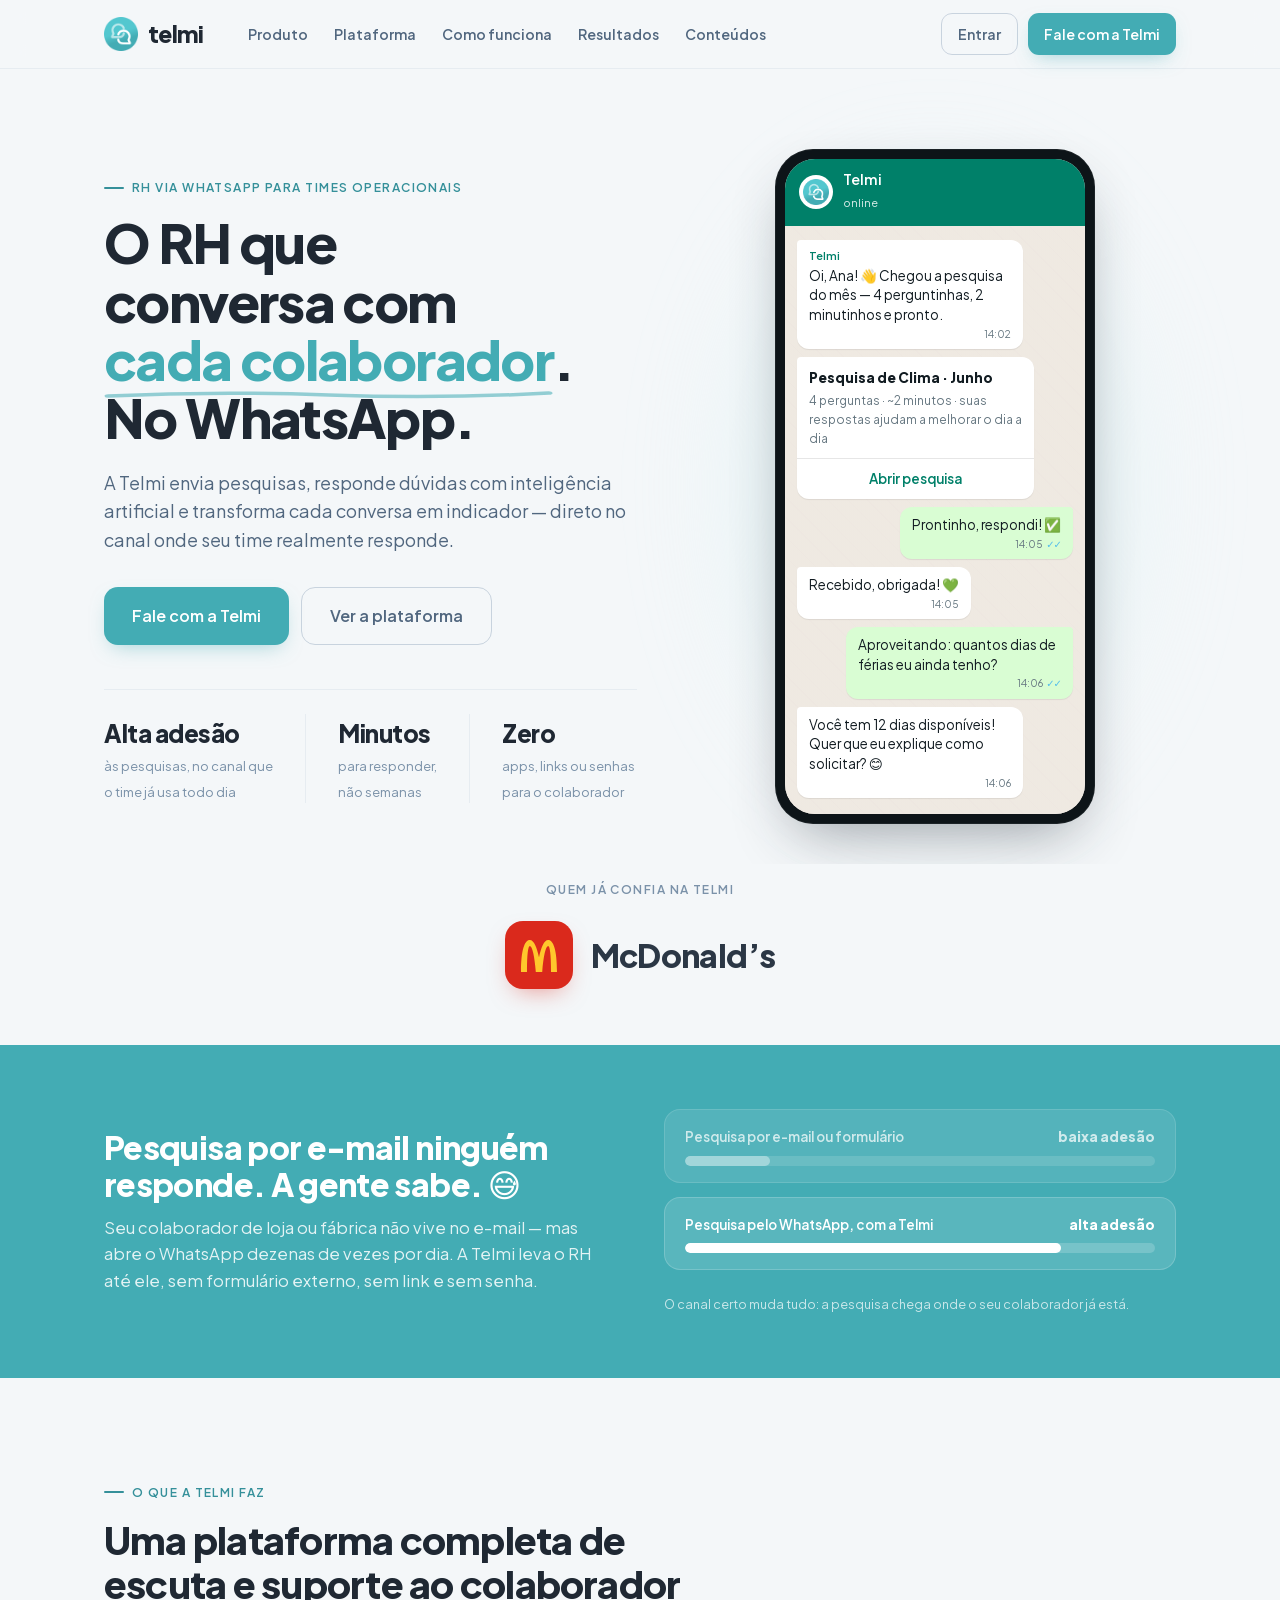
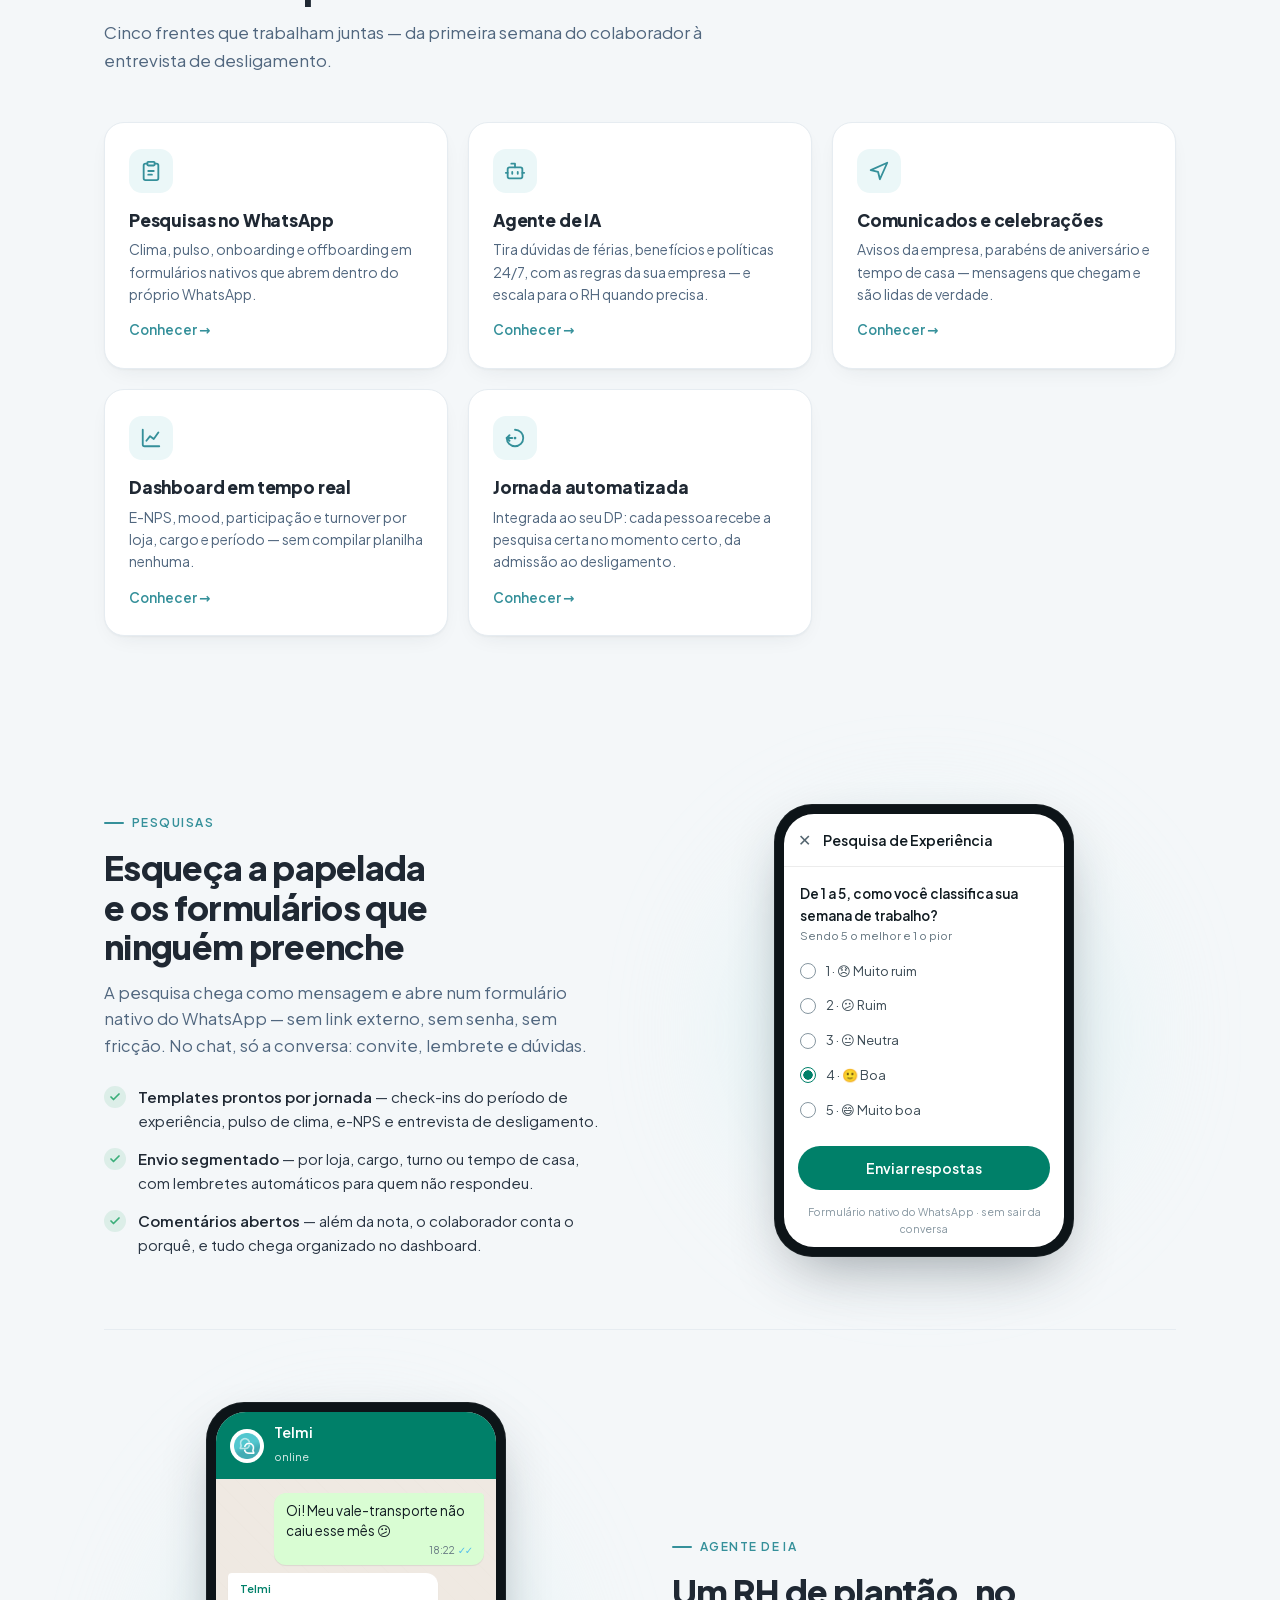
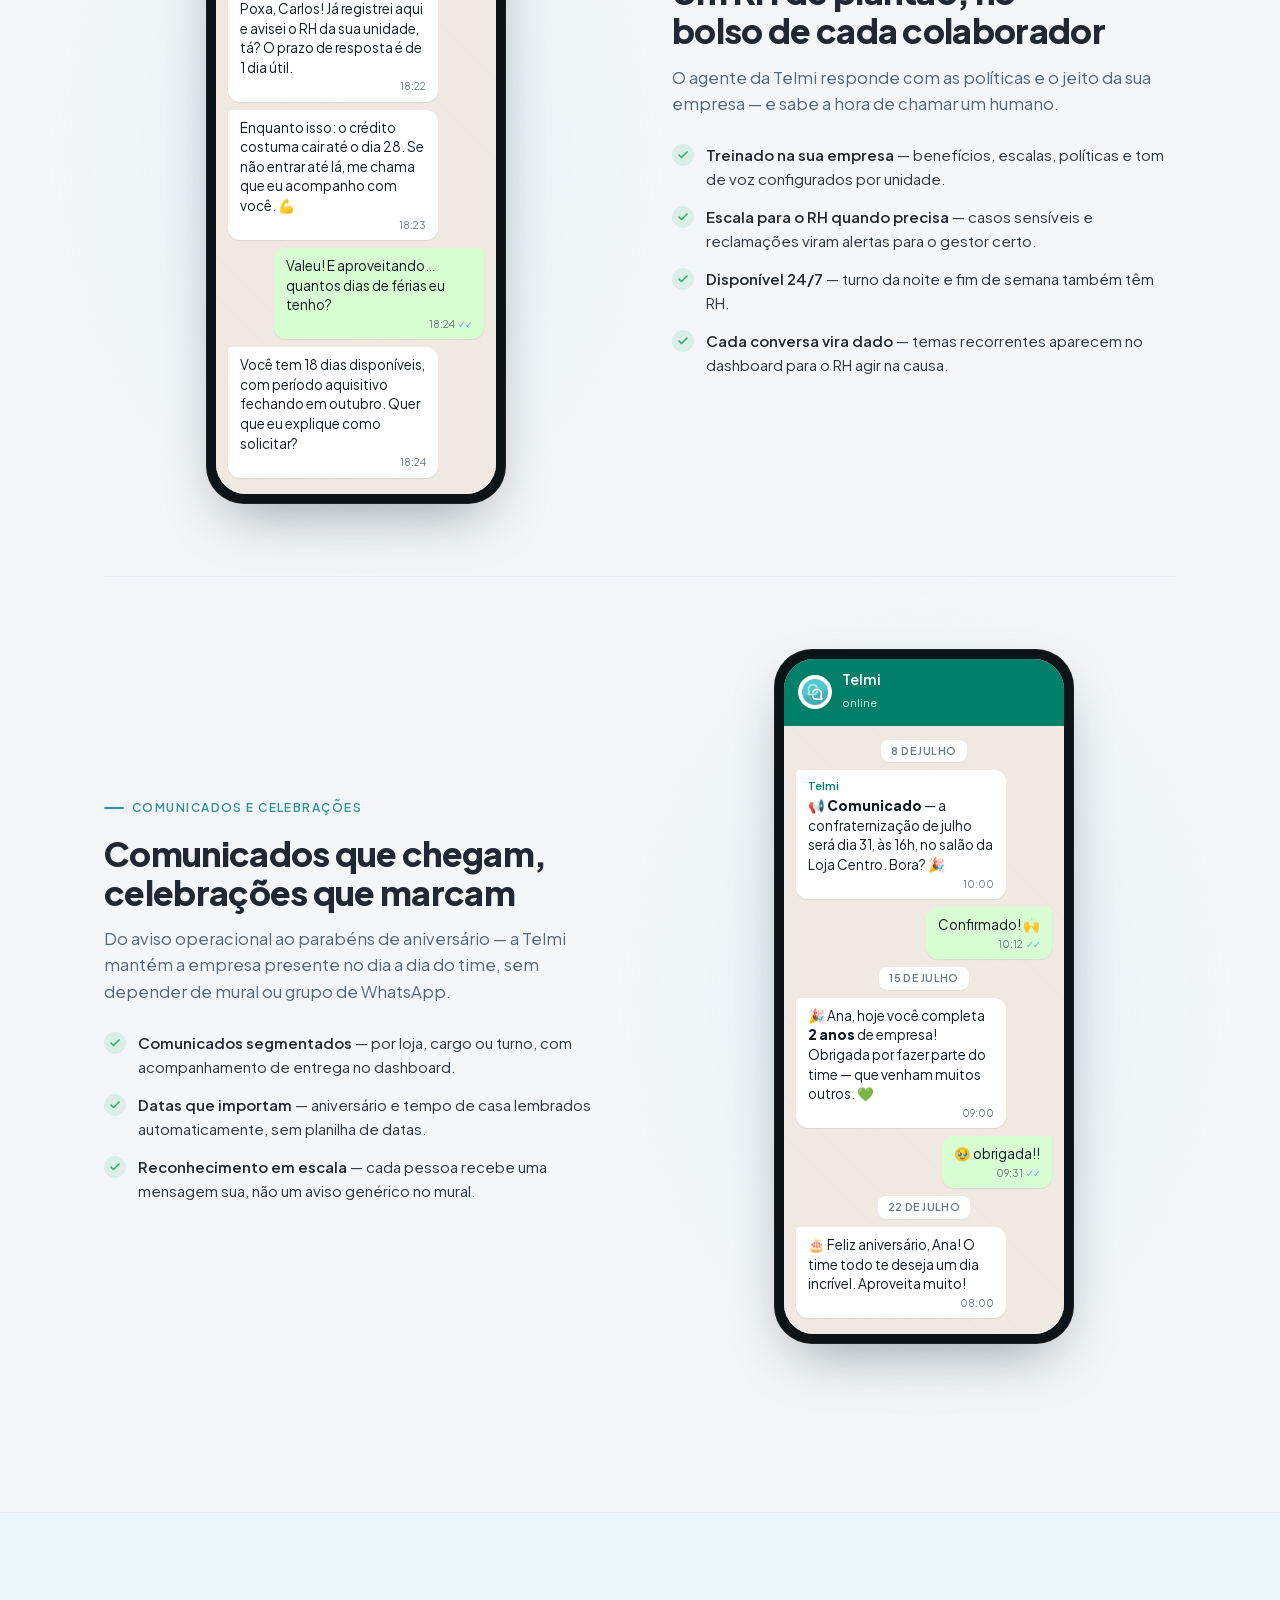
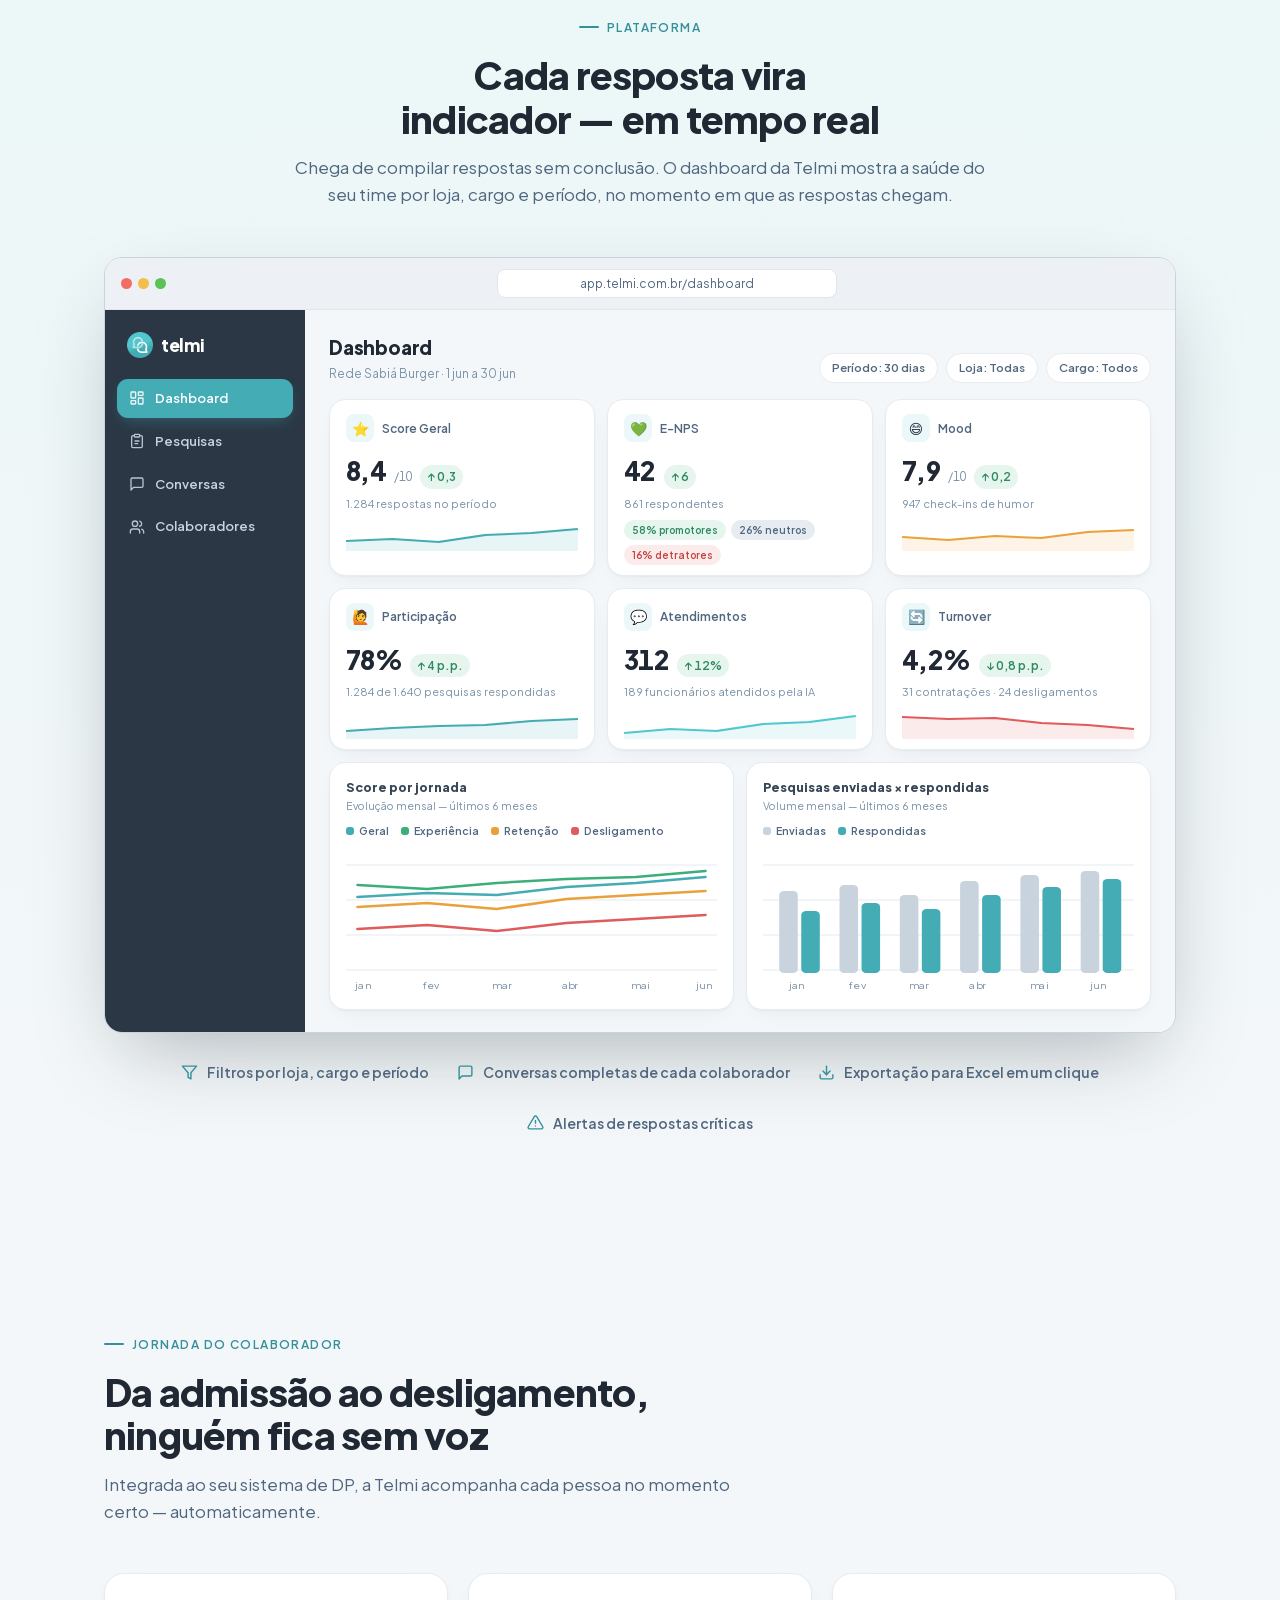
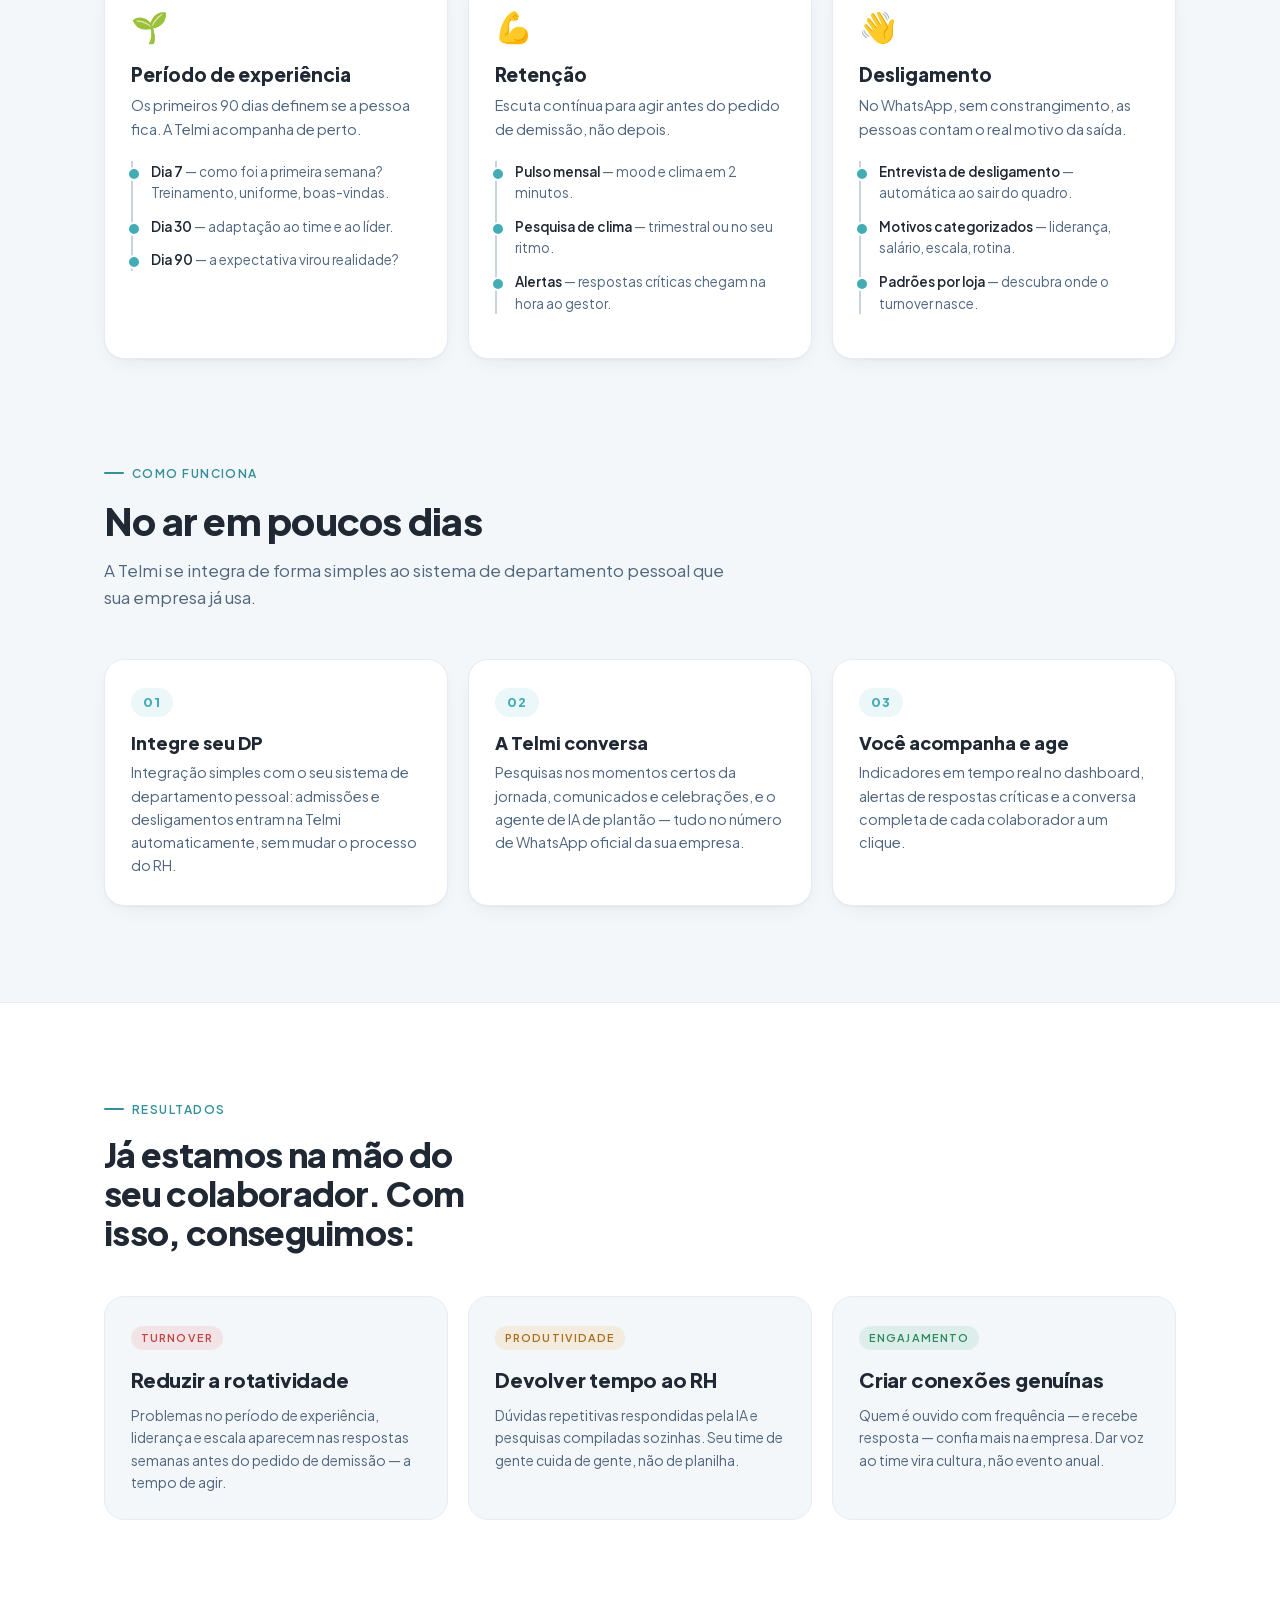
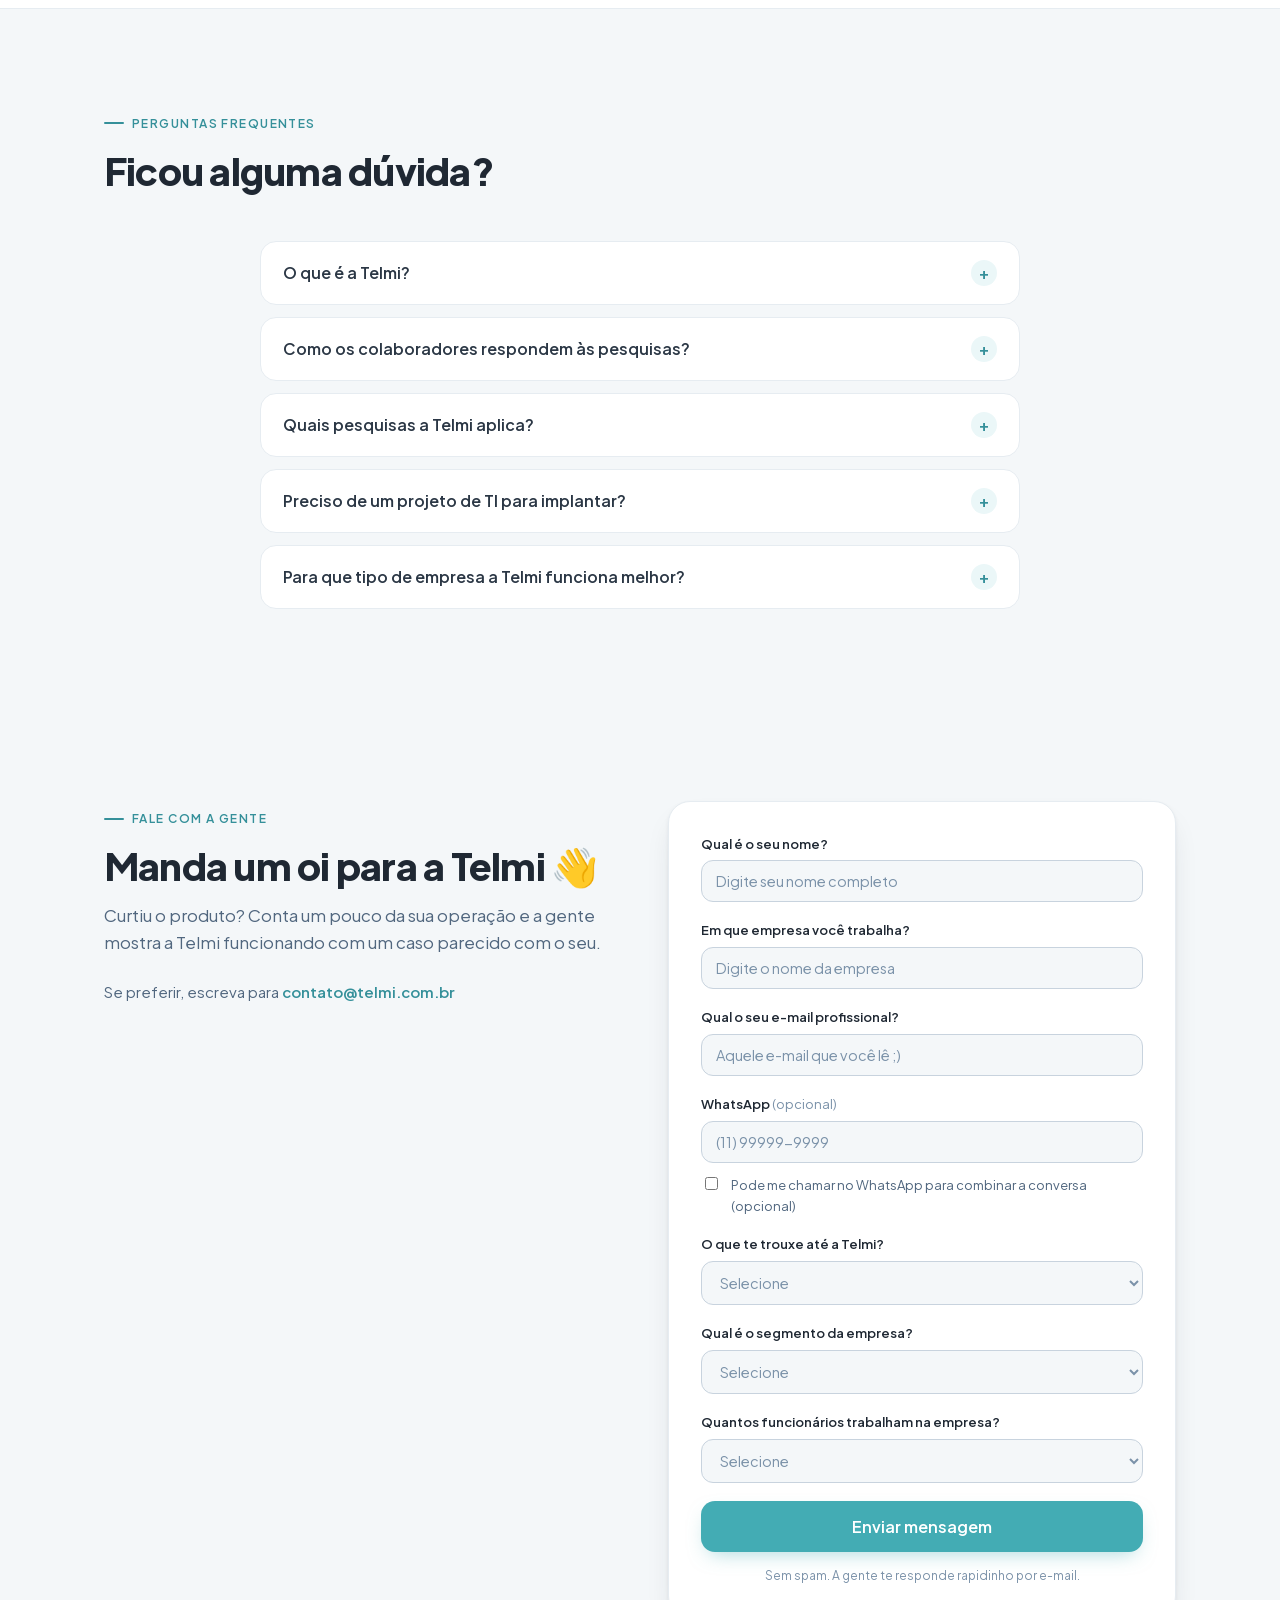
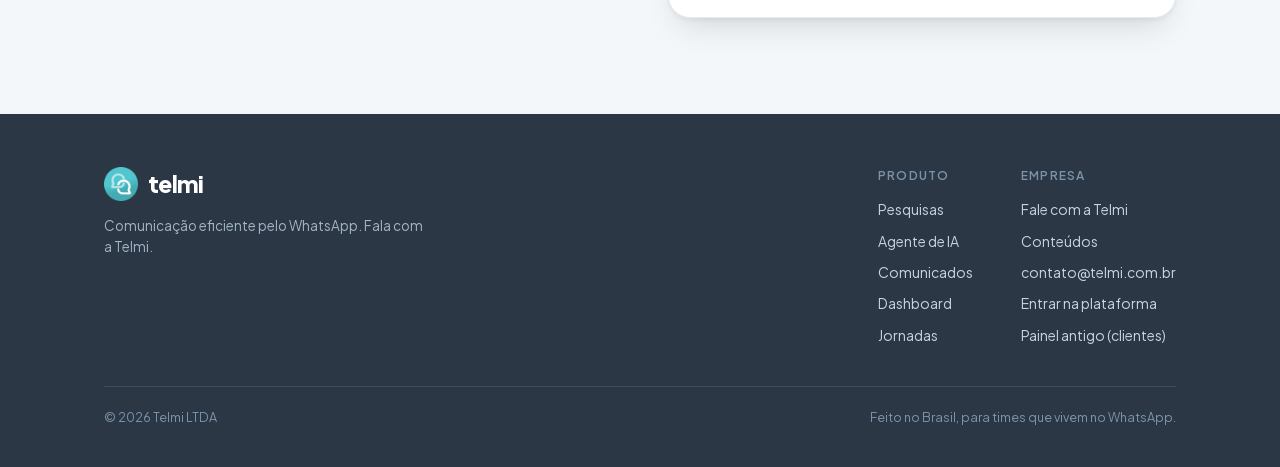
==== commit 76d81430: "chore(site): publica do monorepo (0f92575)" ====
--- a/index.html
+++ b/index.html
@@ -494,6 +494,11 @@
 }
 .form-card input::placeholder{color:var(--muted)}
 .form-card input:focus, .form-card select:focus{border-color:var(--brand); outline:none}
+.form-card .opt{font-weight:400; color:var(--muted)}
+.form-card .check{display:flex; gap:10px; align-items:flex-start; font-size:13px; font-weight:400; color:var(--text-2); margin:-6px 0 18px; cursor:pointer}
+.form-card .check input{width:auto; margin-top:2px; accent-color:var(--brand)}
+.form-card select:invalid{color:var(--muted)}
+.form-card .hp{position:absolute; left:-9999px; width:1px; height:1px; overflow:hidden}
 .form-note{font-size:12px; color:var(--muted); margin-top:14px; text-align:center}
 .form-ok{text-align:center; padding:36px 0}
 .form-ok .ok-emoji{font-size:42px}
@@ -1026,27 +1031,59 @@
     <form class="form-card reveal" id="contact-form">
       <div class="field">
         <label for="f-nome">Qual é o seu nome?</label>
-        <input id="f-nome" name="nome" type="text" autocomplete="name" placeholder="Digite seu nome completo" required>
+        <input id="f-nome" name="nome" type="text" autocomplete="name" placeholder="Digite seu nome completo" required maxlength="200">
       </div>
       <div class="field">
         <label for="f-empresa">Em que empresa você trabalha?</label>
-        <input id="f-empresa" name="empresa" type="text" autocomplete="organization" placeholder="Digite o nome da empresa" required>
+        <input id="f-empresa" name="empresa" type="text" autocomplete="organization" placeholder="Digite o nome da empresa" required maxlength="200">
       </div>
       <div class="field">
         <label for="f-email">Qual o seu e-mail profissional?</label>
-        <input id="f-email" name="email" type="email" autocomplete="email" placeholder="Aquele e-mail que você lê ;)" required>
+        <input id="f-email" name="email" type="email" autocomplete="email" placeholder="Aquele e-mail que você lê ;)" required maxlength="200">
+      </div>
+      <div class="field">
+        <label for="f-telefone">WhatsApp <span class="opt">(opcional)</span></label>
+        <input id="f-telefone" name="telefone" type="tel" autocomplete="tel" inputmode="tel" placeholder="(11) 99999-9999" maxlength="30">
+      </div>
+      <label class="check" for="f-aceite"><input id="f-aceite" name="aceite_contato" type="checkbox" aria-describedby="f-telefone"> Pode me chamar no WhatsApp para combinar a conversa (opcional)</label>
+      <div class="field">
+        <label for="f-interesse">O que te trouxe até a Telmi?</label>
+        <select id="f-interesse" name="interesse" required>
+          <option value="" disabled selected>Selecione</option>
+          <option value="empresa">Tenho interesse em usar na minha empresa</option>
+          <option value="conhecer">Quero só conhecer melhor</option>
+          <option value="parceria">Quero fazer uma parceria</option>
+          <option value="outro">Outro assunto</option>
+        </select>
+      </div>
+      <div class="field">
+        <label for="f-segmento">Qual é o segmento da empresa?</label>
+        <select id="f-segmento" name="segmento" required>
+          <option value="" disabled selected>Selecione</option>
+          <option>Restaurantes e fast food</option>
+          <option>Indústria de alimentos</option>
+          <option>Varejo</option>
+          <option>Logística</option>
+          <option>Outra indústria</option>
+          <option>Outro</option>
+        </select>
       </div>
       <div class="field">
         <label for="f-tamanho">Quantos funcionários trabalham na empresa?</label>
-        <select id="f-tamanho" name="tamanho">
+        <select id="f-tamanho" name="tamanho" required>
+          <option value="" disabled selected>Selecione</option>
           <option>1–50</option>
           <option>51–200</option>
-          <option selected>201–1.000</option>
+          <option>201–1.000</option>
           <option>Mais de 1.000</option>
         </select>
       </div>
+      <div class="hp" aria-hidden="true">
+        <label for="f-ref-extra">Deixe em branco</label>
+        <input id="f-ref-extra" name="ref_extra" type="text" tabindex="-1" autocomplete="off">
+      </div>
       <button class="btn btn-primary btn-lg" type="submit" style="width:100%">Enviar mensagem</button>
-      <p class="form-note">Sem spam — a gente responde em até 1 dia útil.</p>
+      <p class="form-note" aria-live="polite">Sem spam. A gente te responde rapidinho por e-mail.</p>
     </form>
   </div>
 </section>
@@ -1134,6 +1171,13 @@
     btn.disabled = true;
     var original = btn.textContent;
     btn.textContent = 'Enviando…';
+    function utm(){
+      var q = new URLSearchParams(location.search), out = {}, any = false;
+      ['utm_source','utm_medium','utm_campaign','utm_term','utm_content','gclid'].forEach(function(k){
+        var v = q.get(k); if (v) { out[k] = v.slice(0, 200); any = true; }
+      });
+      return any ? out : null;
+    }
     var SB_KEY = 'sb_publishable_ipFi9UJwiyWQy4yZXoXjzA_Pwo2_h5i';
     fetch('https://itujwigckxlestpmmvbr.supabase.co/functions/v1/site-lead', {
       method: 'POST',
@@ -1142,14 +1186,26 @@
         nome: f.nome.value,
         empresa: f.empresa.value,
         email: f.email.value,
-        tamanho: f.tamanho.value
+        telefone: f.telefone.value,
+        aceite_contato: f.aceite_contato.checked,
+        segmento: f.segmento.value,
+        interesse: f.interesse.value,
+        tamanho: f.tamanho.value,
+        ref_extra: f.ref_extra.value,
+        pagina: location.pathname,
+        referrer: document.referrer || null,
+        utm: utm()
       })
     }).then(function(res){
       if (!res.ok) throw new Error('HTTP ' + res.status);
+      return res.json().catch(function(){ return {}; });
+    }).then(function(data){
       if (window.tlm) tlm.track('form_submit');
-      f.innerHTML = '<div class="form-ok"><div class="ok-emoji">💚</div>' +
-        '<h3>Recebido!</h3>' +
-        '<p>Obrigado pelo interesse — a gente te responde em até 1 dia útil.</p></div>';
+      var msg = data && data.emailed
+        ? 'Acabamos de te mandar um e-mail para marcar uma conversa. Se não aparecer, dá uma olhada no spam ou em Promoções.'
+        : 'Obrigado pelo interesse! A gente te responde por e-mail em até 1 dia útil.';
+      f.innerHTML = '<div class="form-ok" role="status"><div class="ok-emoji">💚</div>' +
+        '<h3>Recebido!</h3><p>' + msg + '</p></div>';
     }).catch(function(){
       btn.disabled = false;
       btn.textContent = original;
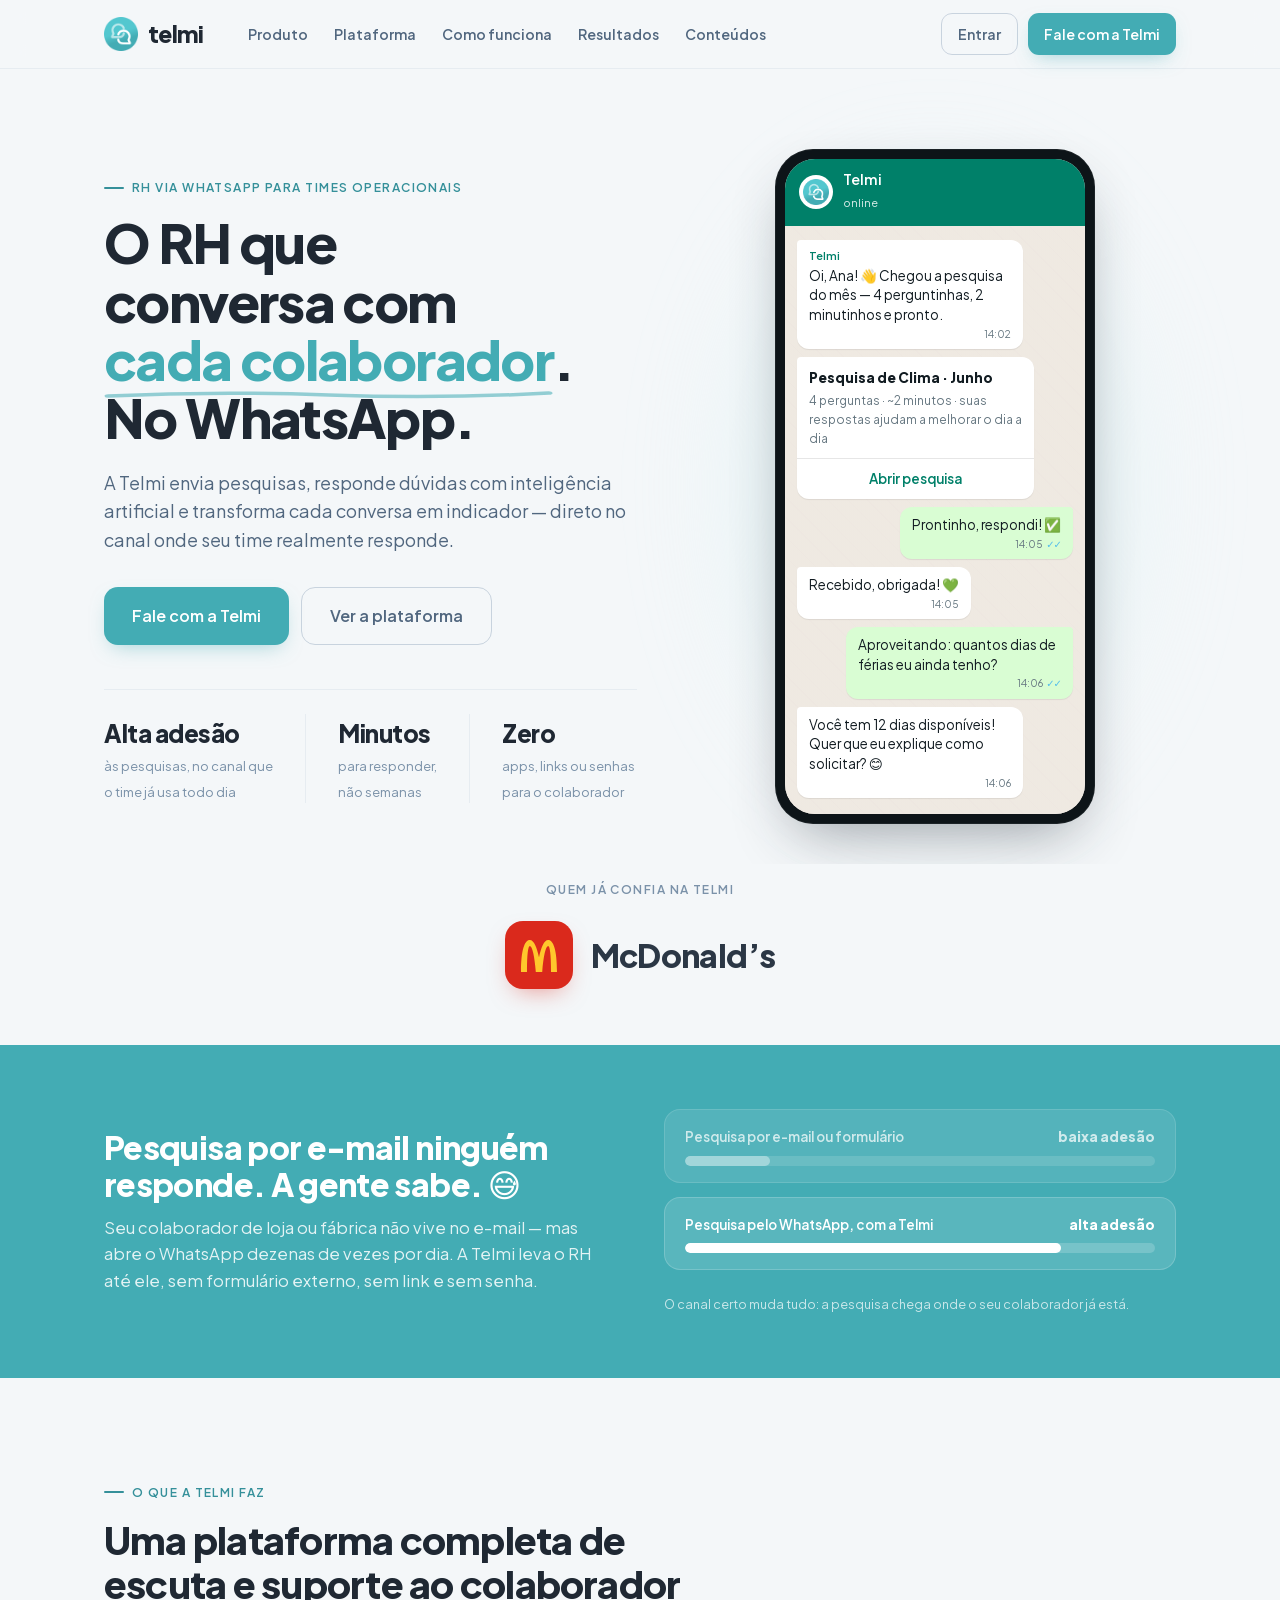
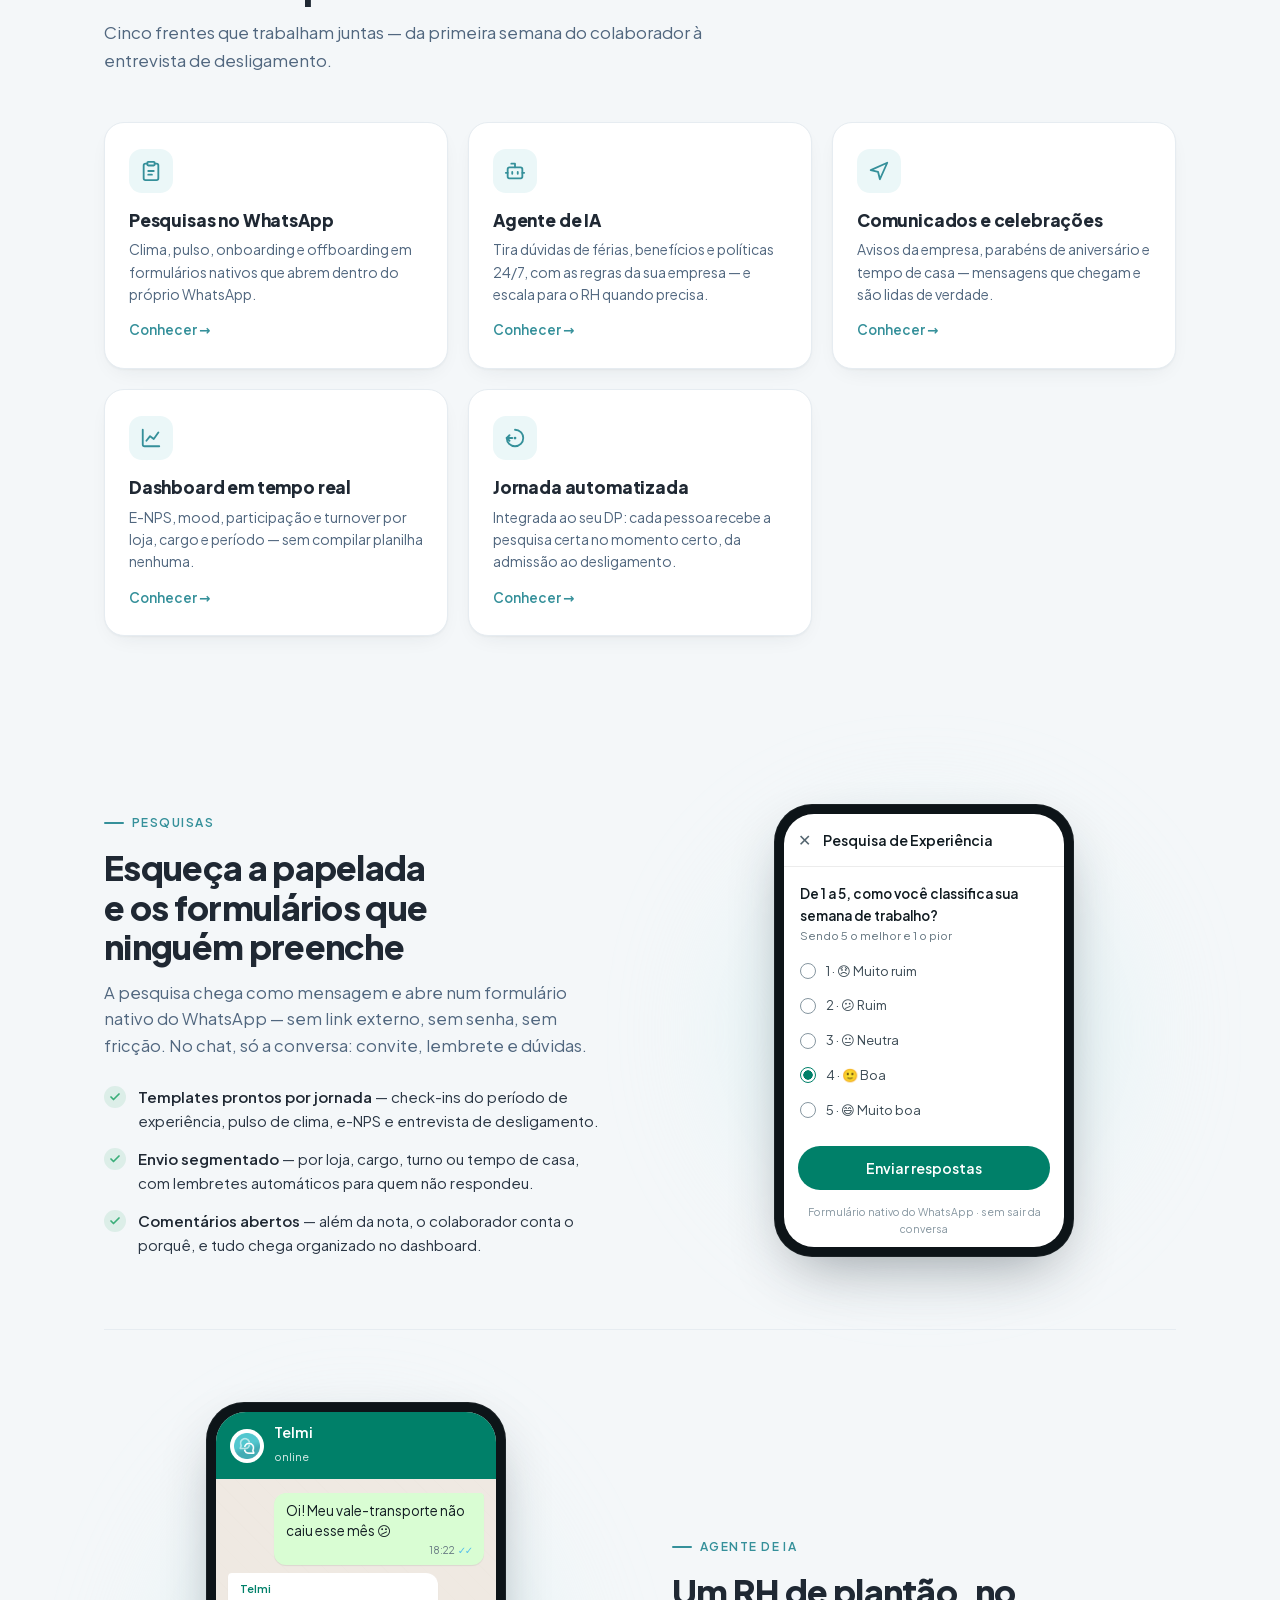
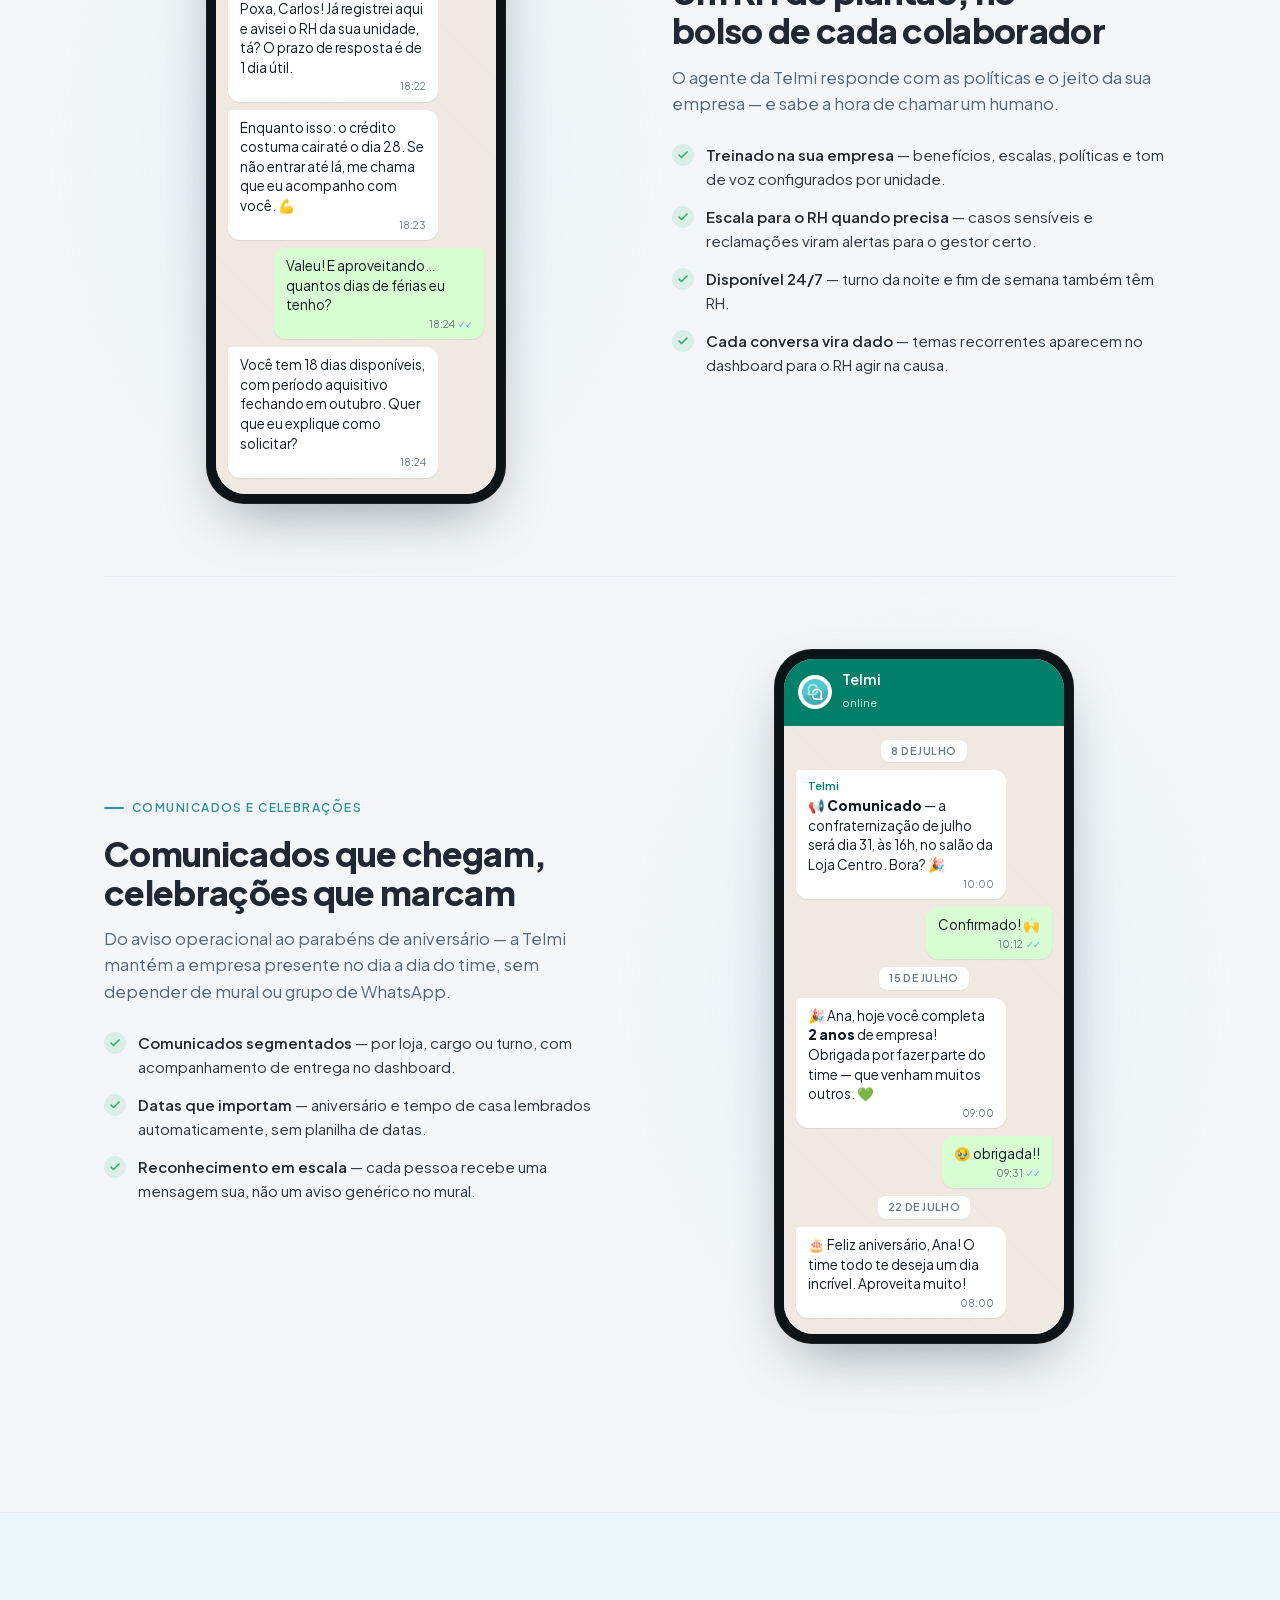
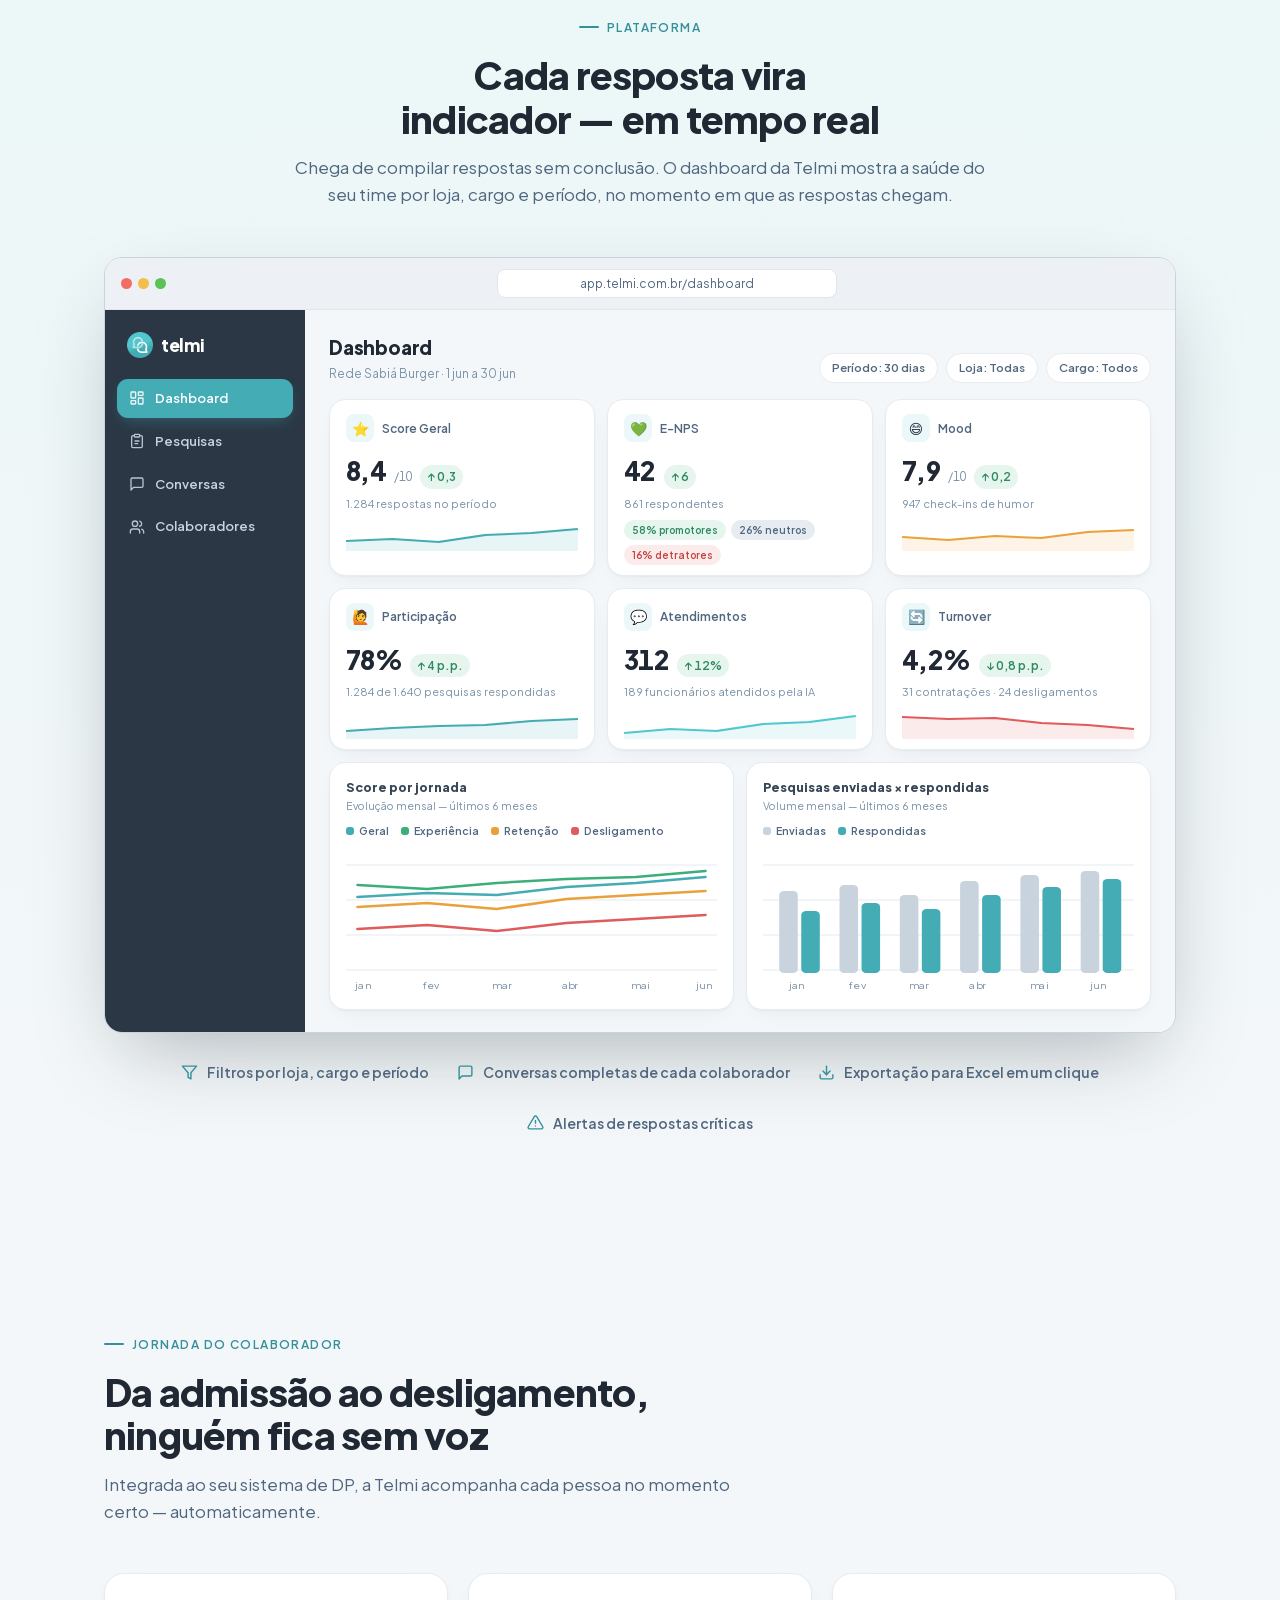
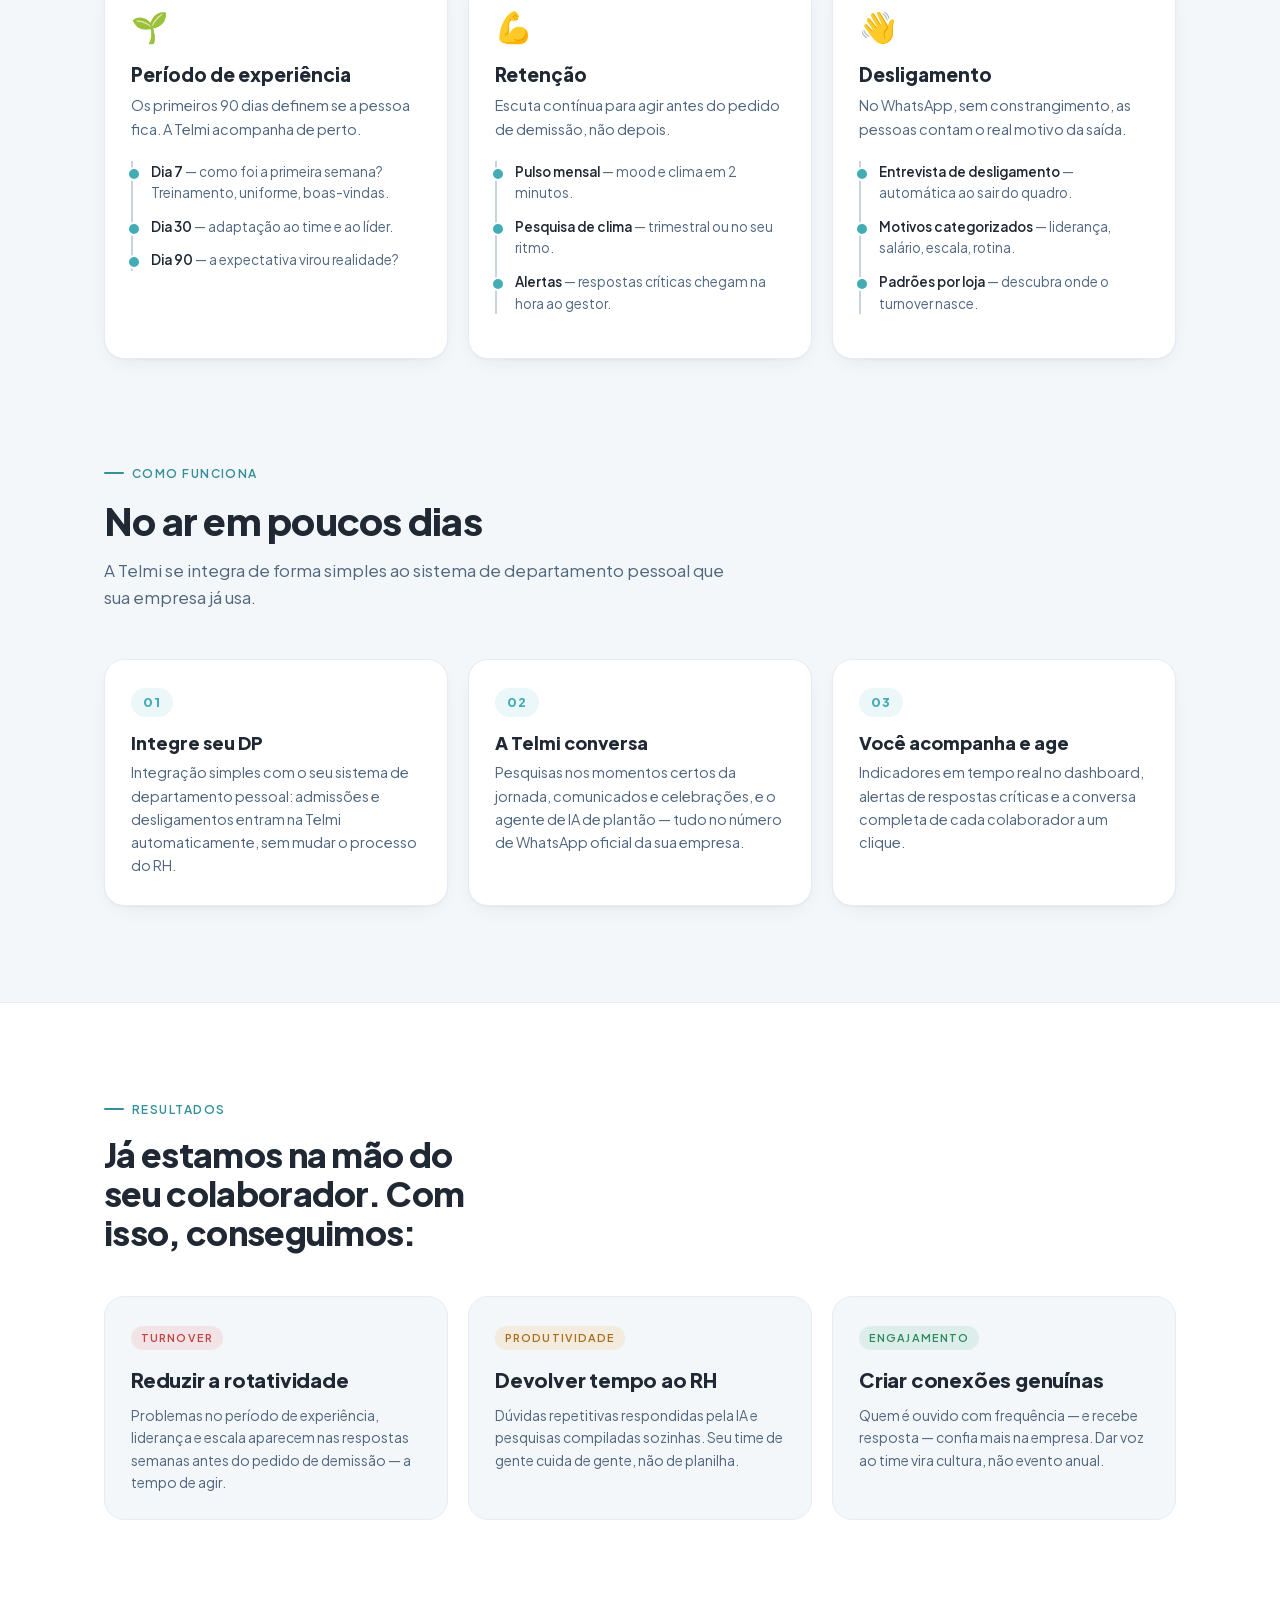
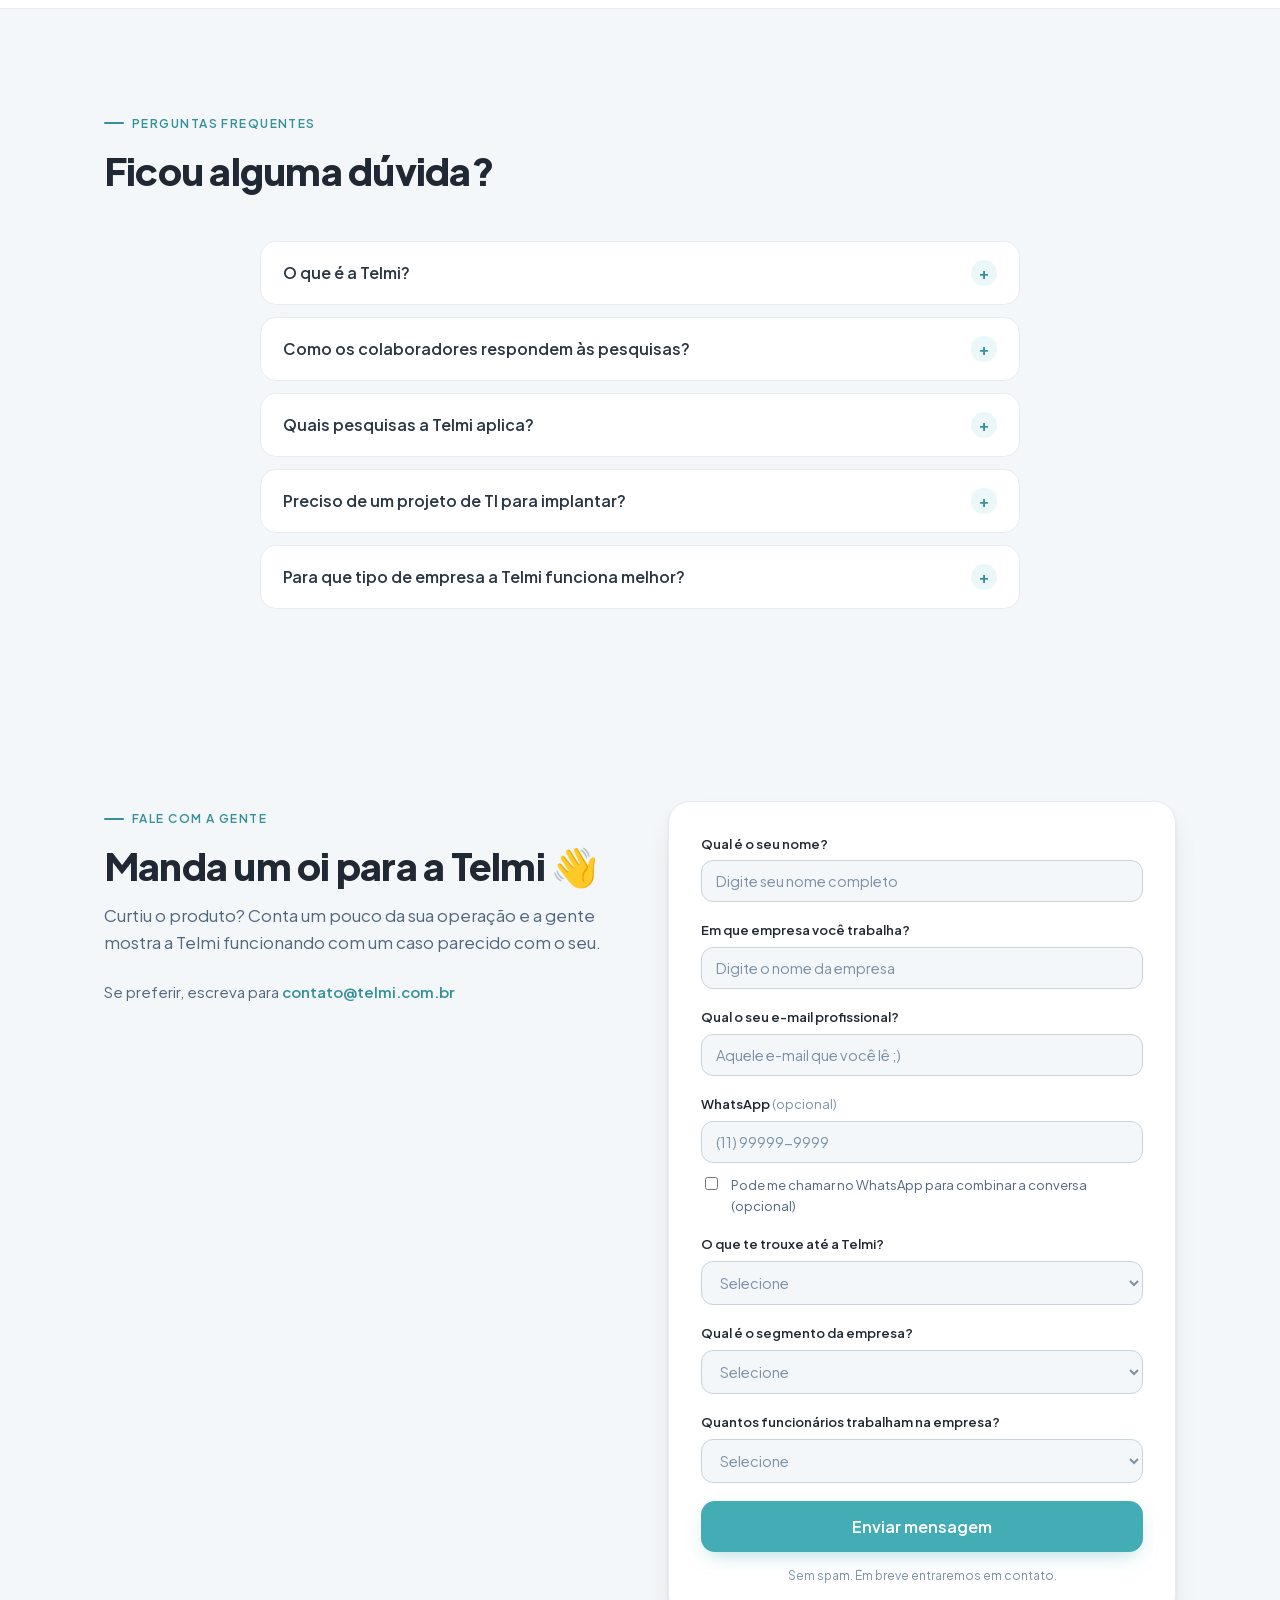
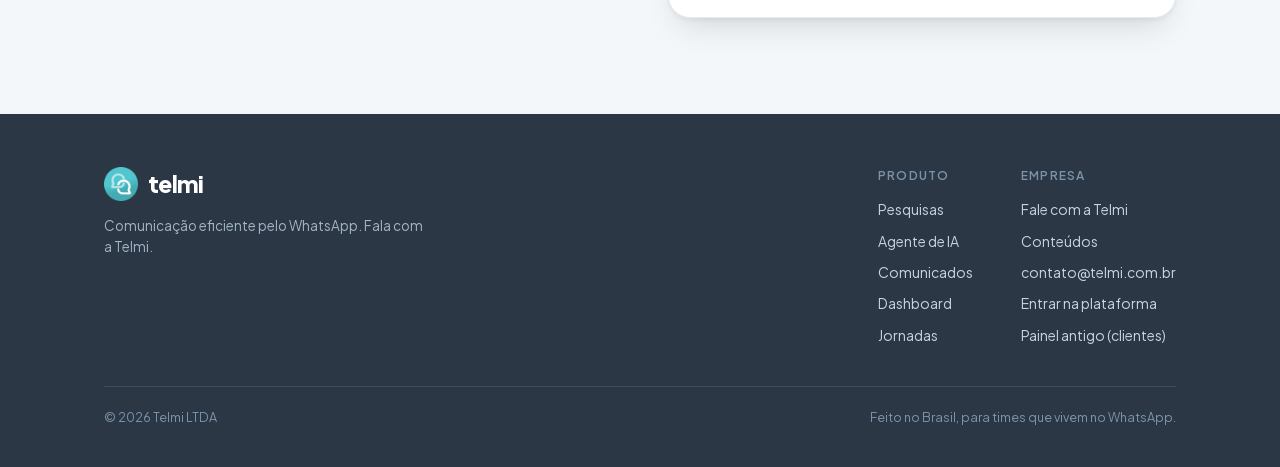
==== commit a519bb68: "chore(site): publica do monorepo (dfa935c)" ====
--- a/index.html
+++ b/index.html
@@ -1083,7 +1083,7 @@
         <input id="f-ref-extra" name="ref_extra" type="text" tabindex="-1" autocomplete="off">
       </div>
       <button class="btn btn-primary btn-lg" type="submit" style="width:100%">Enviar mensagem</button>
-      <p class="form-note" aria-live="polite">Sem spam. A gente te responde rapidinho por e-mail.</p>
+      <p class="form-note" aria-live="polite">Sem spam. Em breve entraremos em contato.</p>
     </form>
   </div>
 </section>
@@ -1199,13 +1199,10 @@
     }).then(function(res){
       if (!res.ok) throw new Error('HTTP ' + res.status);
       return res.json().catch(function(){ return {}; });
-    }).then(function(data){
+    }).then(function(){
       if (window.tlm) tlm.track('form_submit');
-      var msg = data && data.emailed
-        ? 'Acabamos de te mandar um e-mail para marcar uma conversa. Se não aparecer, dá uma olhada no spam ou em Promoções.'
-        : 'Obrigado pelo interesse! A gente te responde por e-mail em até 1 dia útil.';
       f.innerHTML = '<div class="form-ok" role="status"><div class="ok-emoji">💚</div>' +
-        '<h3>Recebido!</h3><p>' + msg + '</p></div>';
+        '<h3>Recebido!</h3><p>Obrigado pelo interesse! Em breve entraremos em contato.</p></div>';
     }).catch(function(){
       btn.disabled = false;
       btn.textContent = original;
